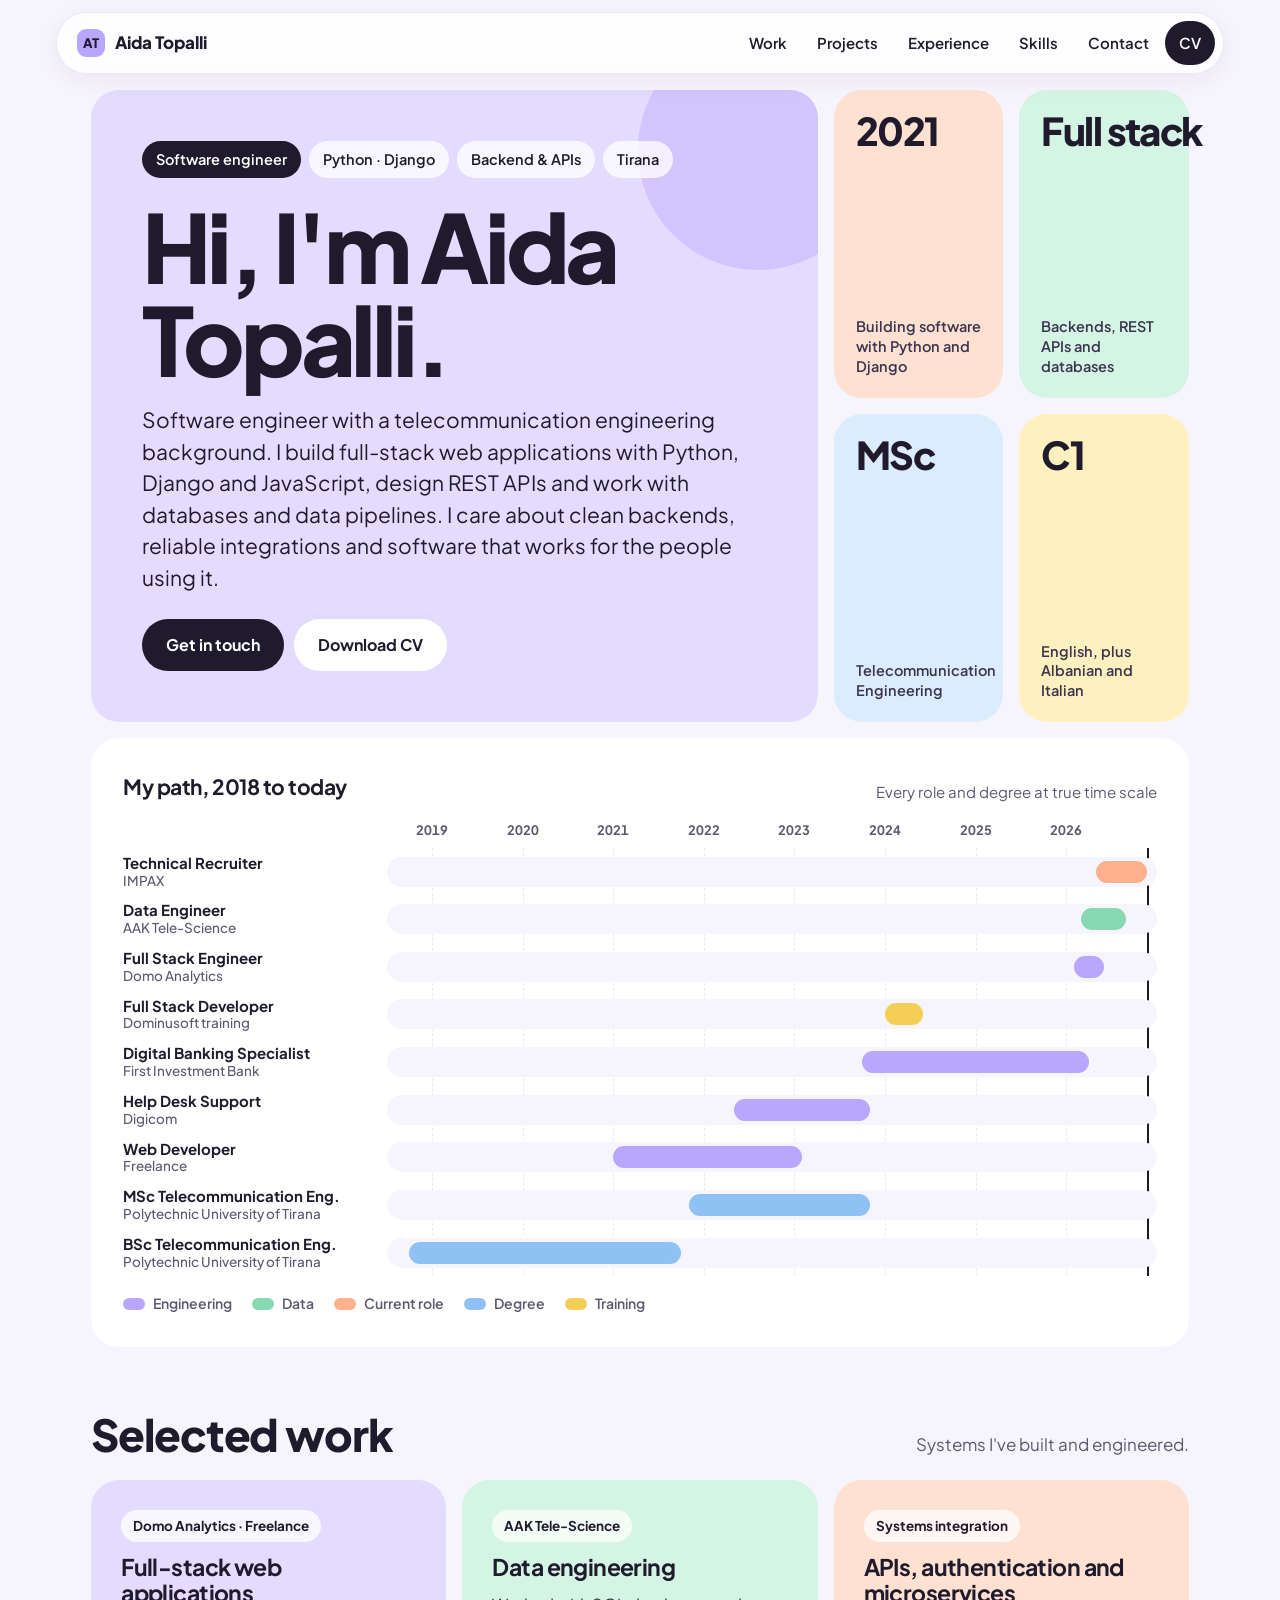
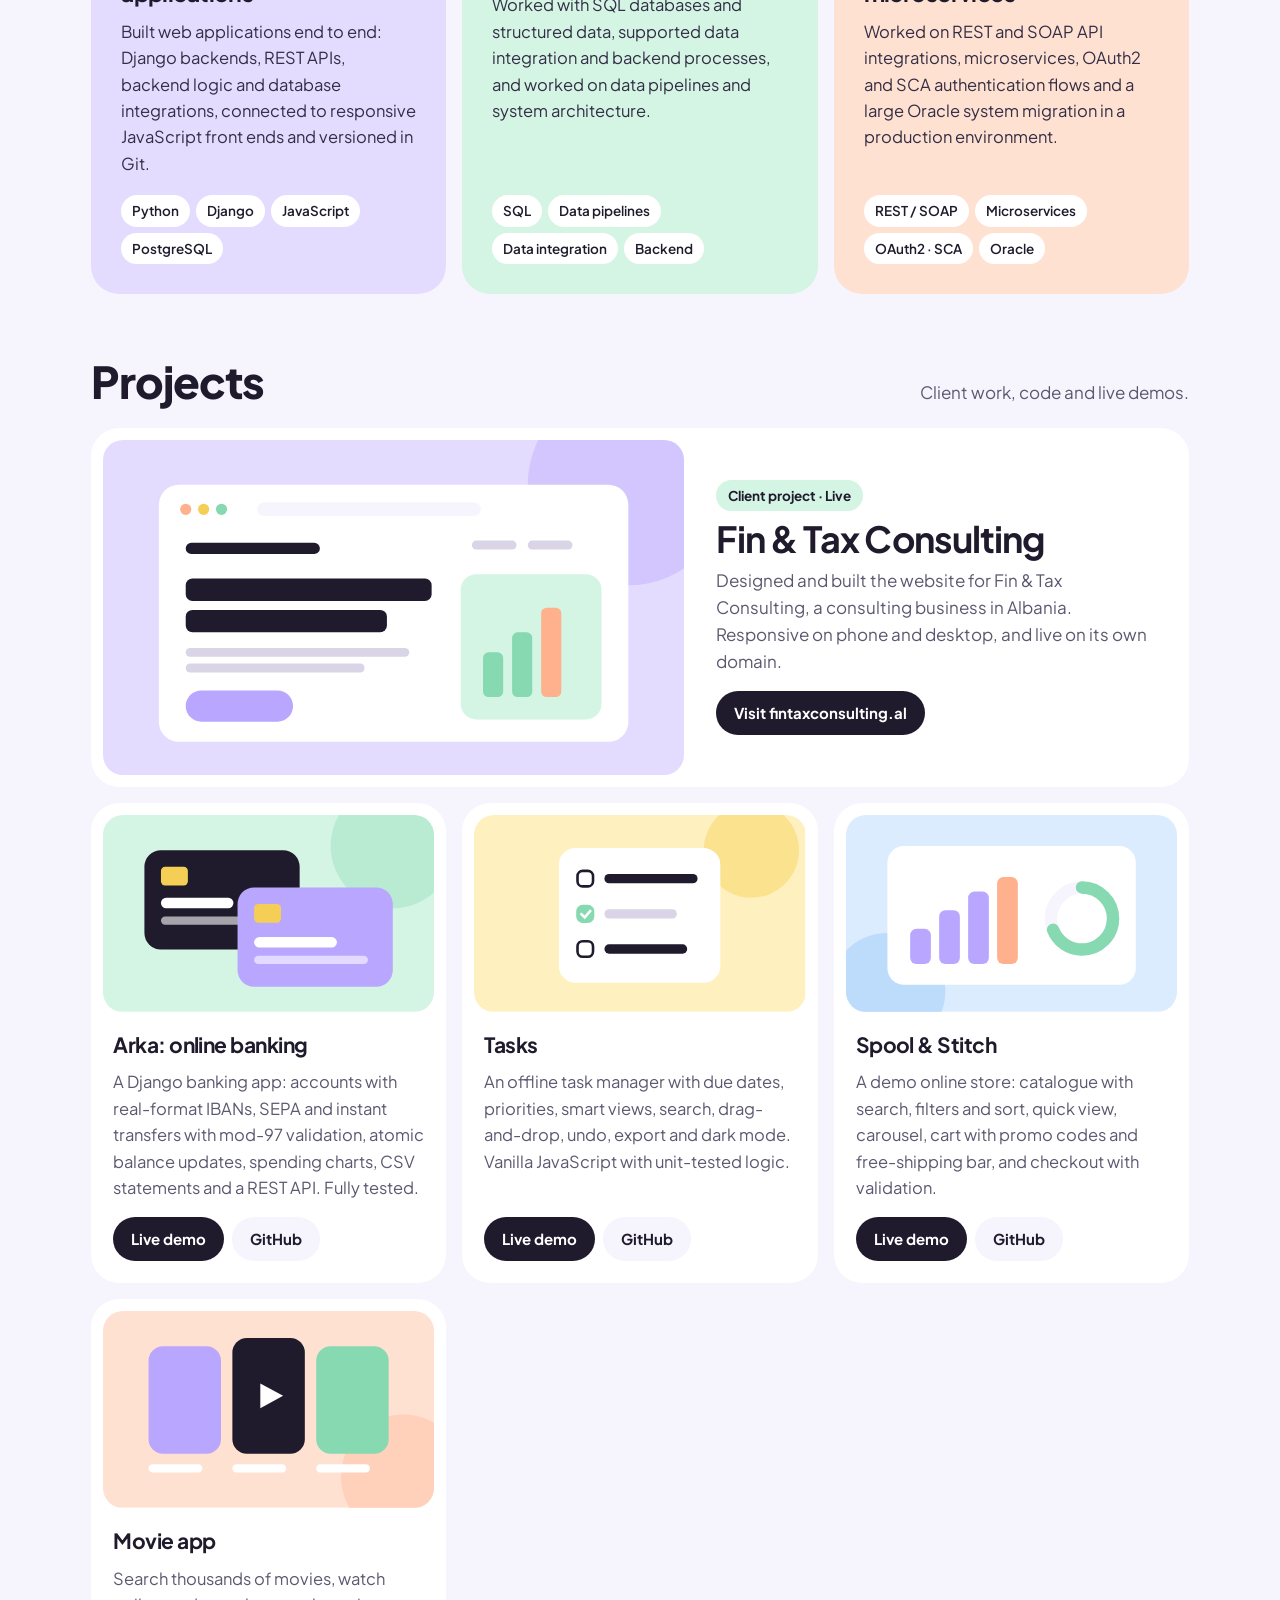
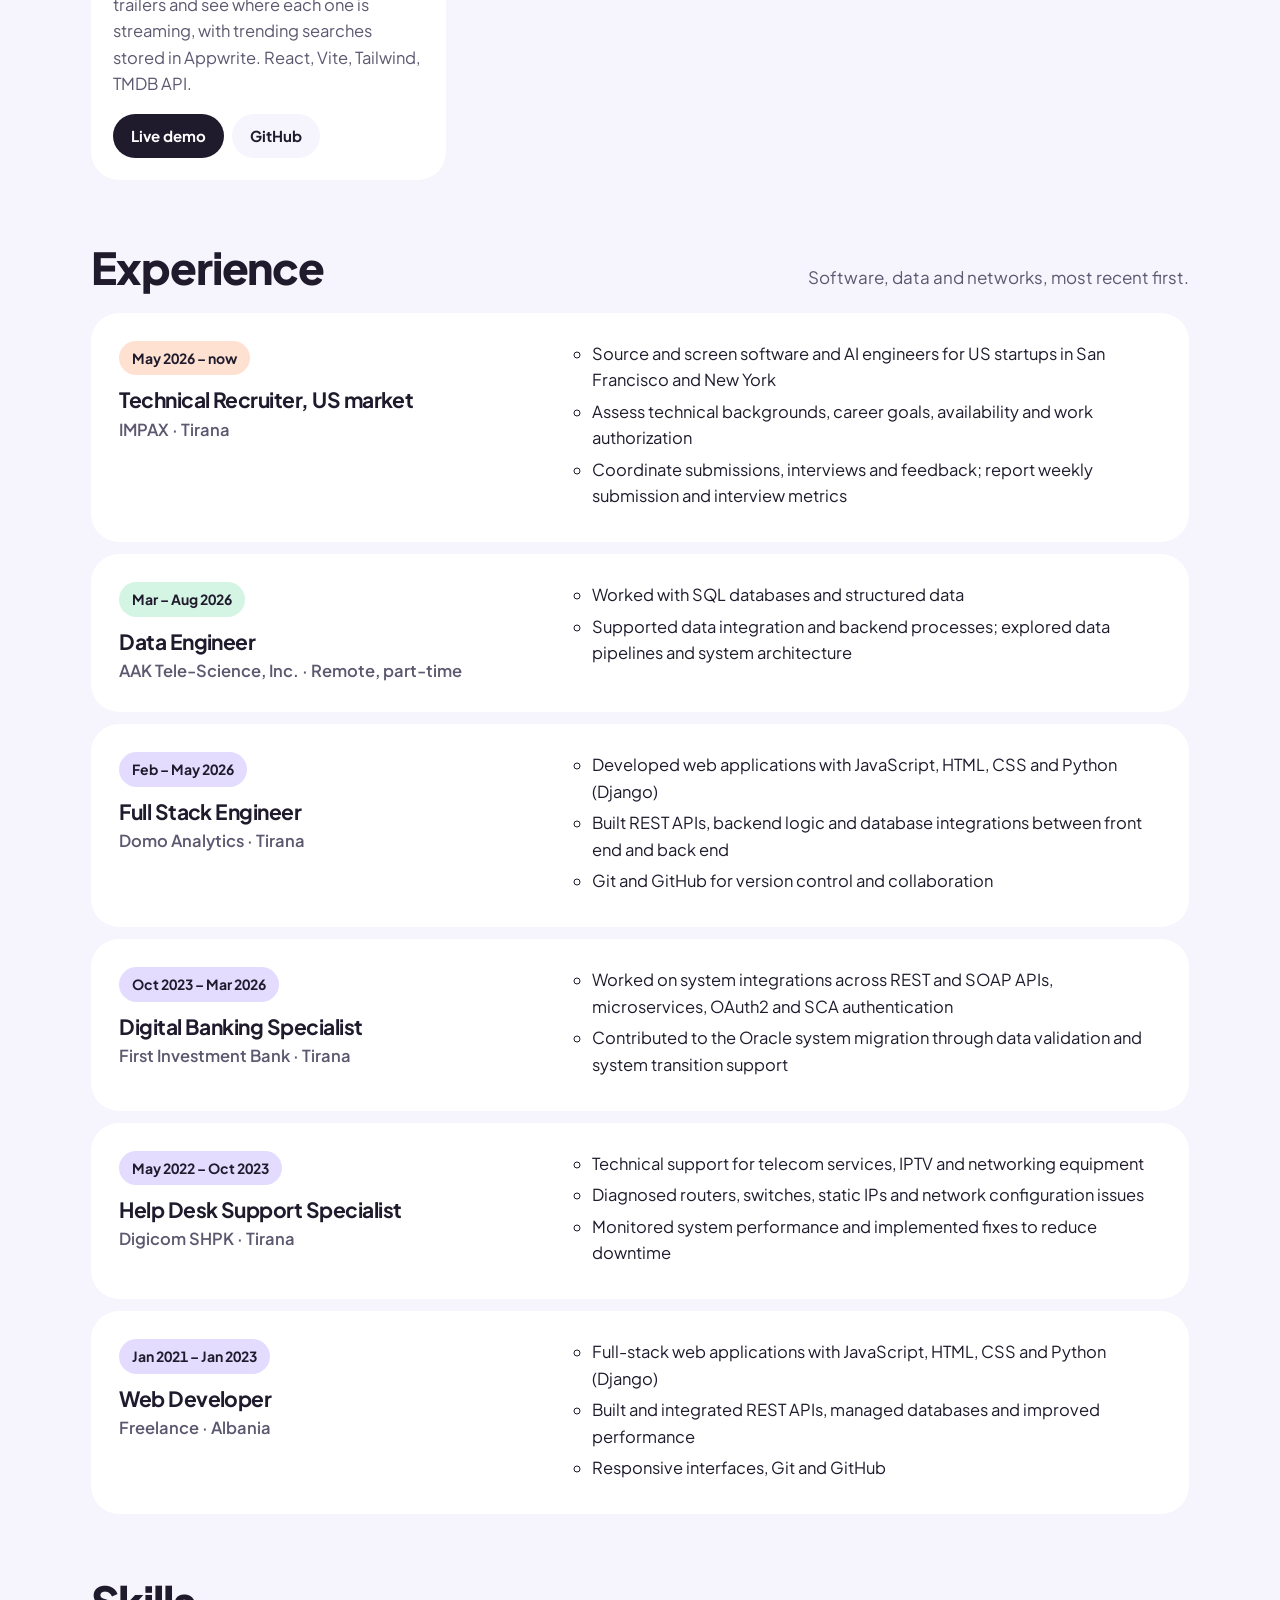
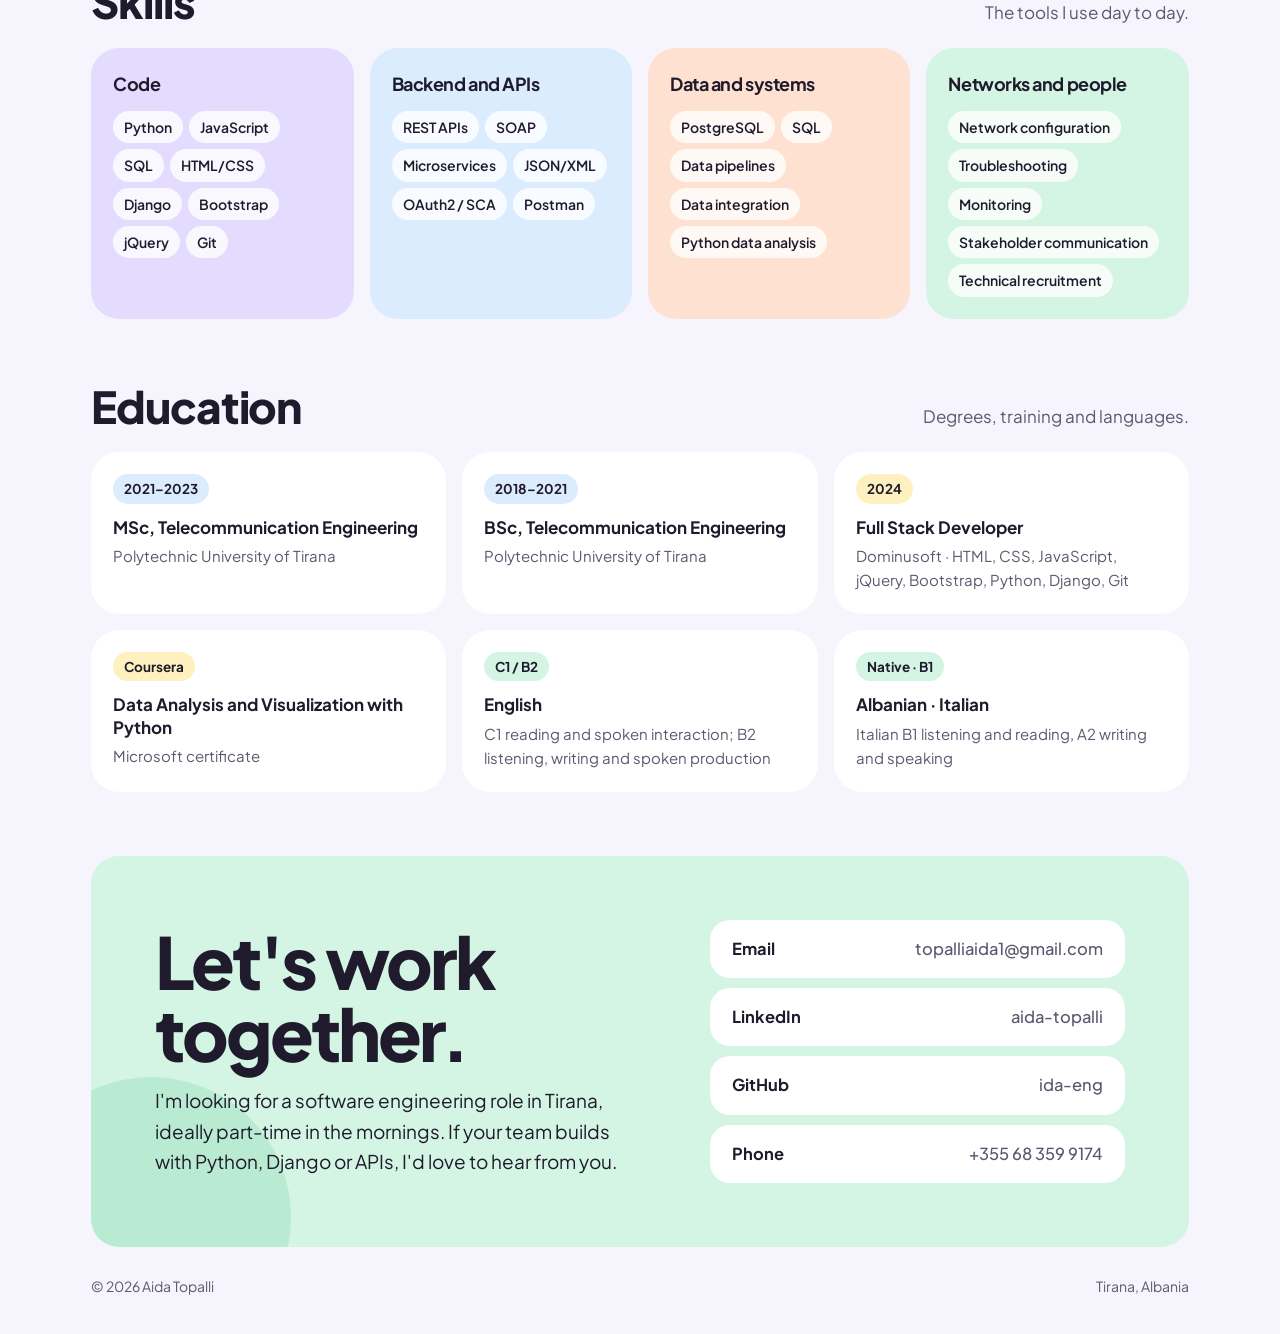
==== index.html @ a3cc51bc "Add Arka Django banking app to projects Co-Authored-By: Claude Opus 5.5 <noreply@anthropic.com> Clau" ====
<!DOCTYPE html>
<html lang="en">
<head>
<meta charset="utf-8">
<meta name="viewport" content="width=device-width, initial-scale=1">
<title>Aida Topalli</title>
<meta name="description" content="Aida Topalli, software engineer in Tirana. Python, Django, REST APIs and data.">
<link rel="preconnect" href="https://fonts.googleapis.com">
<link rel="preconnect" href="https://fonts.gstatic.com" crossorigin>
<link href="https://fonts.googleapis.com/css2?family=Plus+Jakarta+Sans:wght@400;500;600;700;800&display=swap" rel="stylesheet">
<style>
/* VOICE modern, friendly, professional; a product-quality personal site
   IDEA a bento board: every part of the CV is its own soft rounded tile
   PICTURE the career timeline drawn at true time scale in pastel bars
   COLOUR pastel set fixed in both themes: lilac ground, lavender, mint, peach, butter, sky tiles; deep plum ink
   TYPE Plus Jakarta Sans 800 + Plus Jakarta Sans
   LAYOUT laptop: hero tile + four stat tiles, timeline tile beneath; phone: tiles stacked */
:root{color-scheme:light;--bg:#f6f4fc;--ink:#1f1b2d;--mute:#5d5870;--card:#ffffff;--line:#ebe7f5;--lav:#e4dcff;--lav2:#b9a6ff;--mint:#d4f4e4;--mint2:#86d9b0;--peach:#ffe1d2;--peach2:#ffb08c;--butter:#fff1bf;--butter2:#f5cf55;--sky:#dcecff;--sky2:#8fc1f5;--r:28px}
*{box-sizing:border-box;min-width:0}
html{scroll-padding-top:96px;scroll-behavior:smooth}
body{margin:0;background:var(--bg);color:var(--ink);font:16.5px/1.6 "Plus Jakarta Sans",system-ui,sans-serif;overflow-x:clip;-webkit-font-smoothing:antialiased}
a{color:inherit}
.wrap{max-width:1200px;margin:0 auto;padding:0 max(4vw,16px)}
section{padding:clamp(36px,5vw,72px) 0 0}
h1,h2,h3{letter-spacing:-.025em;margin:0}
h2{font-size:clamp(30px,4vw,44px);line-height:1.08;font-weight:800}
.head{display:flex;justify-content:space-between;align-items:end;gap:8px 24px;flex-wrap:wrap;margin-bottom:22px}
.head p{margin:0;color:var(--mute);font-size:17px}
.tile{background:var(--card);border-radius:var(--r);padding:clamp(20px,2.6vw,32px)}
nav{position:sticky;top:12px;z-index:5;padding:0 max(4vw,16px)}
nav .bar{max-width:1168px;margin:0 auto;display:flex;align-items:center;justify-content:space-between;gap:10px 16px;flex-wrap:wrap;padding:8px 8px 8px 20px;background:rgba(255,255,255,.82);backdrop-filter:blur(14px);border:1px solid var(--line);border-radius:999px;box-shadow:0 6px 24px rgba(60,40,120,.06)}
.mark{display:flex;align-items:center;gap:10px;text-decoration:none;font-weight:800;font-size:17px}
.mark i{width:28px;height:28px;border-radius:9px;background:var(--lav2);display:grid;place-items:center;font-style:normal;font-size:13px;color:var(--ink)}
nav ul{display:flex;gap:2px;list-style:none;margin:0;padding:0;flex-wrap:wrap;align-items:center}
nav ul a{display:block;padding:10px 14px;text-decoration:none;font-weight:600;font-size:15px;border-radius:999px}
nav ul a:hover{background:var(--lav)}
nav ul a.cv{background:var(--ink);color:#fff}
a:focus-visible{outline:3px solid var(--lav2);outline-offset:3px}
.bento{display:grid;grid-template-columns:repeat(12,minmax(0,1fr));gap:16px;margin-top:28px}
.hero{grid-column:span 8;background:var(--lav);border-radius:var(--r);padding:clamp(26px,4vw,52px);position:relative;overflow:hidden}
.hero::after{content:"";position:absolute;right:-60px;top:-60px;width:240px;height:240px;border-radius:50%;background:var(--lav2);opacity:.45}
.hero>*{position:relative;z-index:1}
.chips{display:flex;flex-wrap:wrap;gap:8px;list-style:none;margin:0;padding:0}
.chips li{background:rgba(255,255,255,.75);padding:7px 14px;border-radius:999px;font-weight:600;font-size:14.5px;white-space:nowrap}
.chips li.on{background:var(--ink);color:#fff}
.hero h1{font-size:clamp(48px,7.4vw,96px);line-height:.98;font-weight:800;letter-spacing:-.045em;margin:22px 0 18px}
.hero p{font-size:clamp(18px,1.7vw,21px);line-height:1.5;margin:0;max-width:34em}
.btns{display:flex;gap:10px;flex-wrap:wrap;margin-top:26px}
.btn{display:inline-flex;align-items:center;gap:8px;min-height:52px;padding:0 24px;font-weight:700;text-decoration:none;border-radius:999px;font-size:16px;background:#fff;transition:transform .2s}
.btn.dark{background:var(--ink);color:#fff}
.btn:hover{transform:translateY(-2px)}
.stats{grid-column:span 4;display:grid;grid-template-columns:repeat(2,minmax(0,1fr));gap:16px}
.st{border-radius:var(--r);padding:22px;display:flex;flex-direction:column;justify-content:space-between;gap:16px;min-height:150px}
.st b{white-space:nowrap;font-size:clamp(30px,3vw,40px);line-height:1;font-weight:800;letter-spacing:-.04em}
.st span{font-size:14.5px;line-height:1.35;font-weight:600;color:#3b3550}
.tl{grid-column:1/-1}
.tl .head{margin-bottom:16px}
.tl h3{font-size:21px}
.axis,.row{display:grid;grid-template-columns:15em minmax(0,1fr);gap:16px;align-items:center}
.ticks{position:relative;height:22px}
.ticks span{position:absolute;transform:translateX(-50%);font-size:13px;font-weight:700;color:var(--mute);font-variant-numeric:tabular-nums}
.rows{position:relative;margin-top:6px}
.grid{position:absolute;top:0;bottom:0;right:0;left:calc(15em + 16px);pointer-events:none}
.grid i{position:absolute;top:0;bottom:0;border-left:1px dashed var(--line)}
.grid .now{border-left:2px solid var(--ink)}
.row{padding:6px 0;position:relative}
.lab{font-weight:700;font-size:15px;line-height:1.25}
.lab small{display:block;font-weight:500;color:var(--mute);font-size:13.5px}
.track{position:relative;height:30px;background:var(--bg);border-radius:999px}
.b{position:absolute;top:4px;height:22px;border-radius:999px;background:var(--lav2)}
.b.cur{background:var(--peach2)}
.b.edu{background:var(--sky2)}
.b.course{background:var(--butter2)}
.b.data{background:var(--mint2)}
.key{display:flex;flex-wrap:wrap;gap:8px 20px;margin-top:16px;font-size:14px;color:var(--mute);font-weight:600}
.key span{display:inline-flex;align-items:center;gap:8px}
.key i{width:22px;height:12px;border-radius:99px;display:inline-block}
.cases{display:grid;grid-template-columns:repeat(3,minmax(0,1fr));gap:16px}
.case{border-radius:var(--r);padding:clamp(22px,2.4vw,30px);display:flex;flex-direction:column;gap:12px}
.case .n{display:inline-flex;align-self:flex-start;background:rgba(255,255,255,.75);padding:5px 12px;border-radius:999px;font-size:13.5px;font-weight:700}
.case h3{font-size:23px;line-height:1.15}
.case p{margin:0;color:#332e45}
.tags{display:flex;flex-wrap:wrap;gap:6px;list-style:none;margin:auto 0 0;padding:6px 0 0}
.tags li{font-size:13.5px;font-weight:600;padding:5px 11px;background:#fff;border-radius:999px;white-space:nowrap}
.proj{display:grid;grid-template-columns:repeat(3,minmax(0,1fr));gap:16px}
.p{background:var(--card);border-radius:var(--r);padding:12px;display:flex;flex-direction:column;transition:transform .25s}
.p:hover{transform:translateY(-4px)}
.p.feat{grid-column:1/-1;display:grid;grid-template-columns:minmax(0,1.2fr) minmax(0,1fr);gap:8px;align-items:center}
.p.feat>div{padding:20px 24px}
.p.feat h3{font-size:clamp(26px,3vw,36px);line-height:1.1}
.p.feat p{font-size:17px}
.badge{align-self:flex-start;background:var(--mint);padding:5px 12px;border-radius:999px;font-size:13.5px;font-weight:700}
.p svg{display:block;width:100%;height:auto;border-radius:20px}
.p>div{padding:16px 10px 10px;display:flex;flex-direction:column;gap:8px;flex:1}
.p h3{font-size:21px}
.p p{margin:0;color:var(--mute)}
.links{display:flex;flex-wrap:wrap;gap:8px;margin-top:auto;padding-top:8px}
.links a{display:inline-flex;align-items:center;min-height:44px;padding:0 18px;border-radius:999px;font-weight:700;text-decoration:none;font-size:15px;background:var(--bg)}
.links a:first-child{background:var(--ink);color:#fff}
.jobs{list-style:none;margin:0;padding:0;display:grid;gap:12px}
.job{background:var(--card);border-radius:var(--r);padding:clamp(20px,2.4vw,28px);display:grid;grid-template-columns:minmax(0,1fr) minmax(0,1.4fr);gap:12px 36px}
.when{display:inline-flex;align-self:flex-start;padding:6px 13px;border-radius:999px;font-weight:700;font-size:14px;white-space:nowrap;font-variant-numeric:tabular-nums}
.job h3{font-size:21px;line-height:1.2;margin-top:12px}
.job .org{color:var(--mute);font-weight:600;margin-top:4px}
.job ul{margin:0;padding-left:18px}
.job li{margin-bottom:5px}
.skills{display:grid;grid-template-columns:repeat(4,minmax(0,1fr));gap:16px}
.sk{border-radius:var(--r);padding:22px}
.sk h3{font-size:18px;margin-bottom:12px}
.sk ul{display:flex;flex-wrap:wrap;gap:6px;list-style:none;margin:0;padding:0}
.sk li{background:rgba(255,255,255,.8);padding:5px 11px;border-radius:999px;font-size:14px;font-weight:600;white-space:nowrap}
.edu{display:grid;grid-template-columns:repeat(3,minmax(0,1fr));gap:16px}
.ed{background:var(--card);border-radius:var(--r);padding:22px;display:flex;flex-direction:column;gap:6px}
.ed em{font-style:normal;align-self:flex-start;font-weight:700;font-size:13.5px;padding:4px 11px;border-radius:999px;white-space:nowrap}
.ed b{font-size:17px;line-height:1.3;margin-top:6px}
.ed span{color:var(--mute);font-size:15px}
.contact{margin-top:clamp(36px,5vw,72px);background:var(--mint);border-radius:var(--r);padding:clamp(28px,5vw,64px);display:grid;grid-template-columns:minmax(0,1.2fr) minmax(0,1fr);gap:28px 56px;align-items:center;position:relative;overflow:hidden}
.contact::before{content:"";position:absolute;left:-80px;bottom:-110px;width:280px;height:280px;border-radius:50%;background:var(--mint2);opacity:.35}
.contact>*{position:relative}
.contact h2{font-size:clamp(38px,5.6vw,72px);line-height:1;letter-spacing:-.04em}
.contact p{font-size:19px;margin:16px 0 0;max-width:34ch}
.clist{list-style:none;margin:0;padding:0;display:grid;gap:10px}
.clist a,.clist span{display:flex;justify-content:space-between;align-items:center;gap:4px 12px;flex-wrap:wrap;padding:16px 22px;border-radius:20px;background:#fff;text-decoration:none;font-weight:700;transition:transform .2s}
.clist a:hover{transform:translateX(4px)}
.clist em{font-style:normal;font-weight:500;color:var(--mute)}
footer{padding:28px 0 36px;color:var(--mute);font-size:14px}
footer .wrap{display:flex;justify-content:space-between;gap:12px;flex-wrap:wrap}
.lav{background:var(--lav)}.mint{background:var(--mint)}.peach{background:var(--peach)}.butter{background:var(--butter)}.sky{background:var(--sky)}
@media(max-width:1000px){.hero{grid-column:1/-1}.stats{grid-column:1/-1;grid-template-columns:repeat(4,minmax(0,1fr))}.skills{grid-template-columns:repeat(2,minmax(0,1fr))}.cases,.proj,.edu{grid-template-columns:minmax(0,1fr)}}
@media(max-width:760px){.p.feat{grid-template-columns:minmax(0,1fr)}.p.feat>div{padding:16px 10px 10px}.stats{grid-template-columns:repeat(2,minmax(0,1fr))}.job,.contact{grid-template-columns:minmax(0,1fr)}.axis,.row{grid-template-columns:minmax(0,1fr);gap:4px}.axis .sp{display:none}.grid{left:0}.row{padding:8px 0}}
@media(max-width:600px){nav{top:8px}nav .bar{border-radius:24px;padding:10px 12px}nav ul a{padding:8px 10px;font-size:14px}.skills{grid-template-columns:minmax(0,1fr)}.st{min-height:128px;padding:18px}.ticks span:nth-child(even){display:none}:root{--r:22px}}
@media(prefers-reduced-motion:no-preference){.b{transform-origin:left;animation:grow .9s cubic-bezier(.2,.7,.2,1) both}@keyframes grow{from{transform:scaleX(0)}to{transform:scaleX(1)}}}
@media(prefers-reduced-motion:reduce){html{scroll-behavior:auto}.btn,.p,.clist a{transition:none}}
</style>
</head>
<body>
<nav><div class="bar">
  <a class="mark" href="#top"><i>AT</i>Aida Topalli</a>
  <ul>
    <li><a href="#work">Work</a></li>
    <li><a href="#projects">Projects</a></li>
    <li><a href="#experience">Experience</a></li>
    <li><a href="#skills">Skills</a></li>
    <li><a href="#contact">Contact</a></li>
    <li><a class="cv" href="AidaTOPALLI.pdf">CV</a></li>
  </ul>
</div></nav>

<main class="wrap" id="top">
  <div class="bento">
    <div class="hero">
      <ul class="chips"><li class="on">Software engineer</li><li>Python · Django</li><li>Backend &amp; APIs</li><li>Tirana</li></ul>
      <h1>Hi, I'm Aida Topalli.</h1>
      <p>Software engineer with a telecommunication engineering background. I build full-stack web applications with Python, Django and JavaScript, design REST APIs and work with databases and data pipelines. I care about clean backends, reliable integrations and software that works for the people using it.</p>
      <div class="btns">
        <a class="btn dark" href="#contact">Get in touch</a>
        <a class="btn" href="AidaTOPALLI.pdf">Download CV</a>
      </div>
    </div>
    <div class="stats">
      <div class="st peach"><b>2021</b><span>Building software with Python and Django</span></div>
      <div class="st mint"><b>Full stack</b><span>Backends, REST APIs and databases</span></div>
      <div class="st sky"><b>MSc</b><span>Telecommunication Engineering</span></div>
      <div class="st butter"><b>C1</b><span>English, plus Albanian and Italian</span></div>
    </div>

    <div class="tile tl" aria-label="Career timeline">
      <div class="head"><h3>My path, 2018 to today</h3><p style="font-size:15px">Every role and degree at true time scale</p></div>
      <div class="axis"><span class="sp"></span><div class="ticks" id="ticks"></div></div>
      <div class="rows" id="rows"><div class="grid" id="grid"></div></div>
      <div class="key"><span><i style="background:var(--lav2)"></i>Engineering</span><span><i style="background:var(--mint2)"></i>Data</span><span><i style="background:var(--peach2)"></i>Current role</span><span><i style="background:var(--sky2)"></i>Degree</span><span><i style="background:var(--butter2)"></i>Training</span></div>
    </div>
  </div>

  <section id="work">
    <div class="head"><h2>Selected work</h2><p>Systems I've built and engineered.</p></div>
    <div class="cases">
      <article class="case lav">
        <span class="n">Domo Analytics · Freelance</span>
        <h3>Full-stack web applications</h3>
        <p>Built web applications end to end: Django backends, REST APIs, backend logic and database integrations, connected to responsive JavaScript front ends and versioned in Git.</p>
        <ul class="tags"><li>Python</li><li>Django</li><li>JavaScript</li><li>PostgreSQL</li></ul>
      </article>
      <article class="case mint">
        <span class="n">AAK Tele-Science</span>
        <h3>Data engineering</h3>
        <p>Worked with SQL databases and structured data, supported data integration and backend processes, and worked on data pipelines and system architecture.</p>
        <ul class="tags"><li>SQL</li><li>Data pipelines</li><li>Data integration</li><li>Backend</li></ul>
      </article>
      <article class="case peach">
        <span class="n">Systems integration</span>
        <h3>APIs, authentication and microservices</h3>
        <p>Worked on REST and SOAP API integrations, microservices, OAuth2 and SCA authentication flows and a large Oracle system migration in a production environment.</p>
        <ul class="tags"><li>REST / SOAP</li><li>Microservices</li><li>OAuth2 · SCA</li><li>Oracle</li></ul>
      </article>
    </div>
  </section>

  <section id="projects">
    <div class="head"><h2>Projects</h2><p>Client work, code and live demos.</p></div>
    <div class="proj">
      <article class="p feat">
        <svg viewBox="0 0 520 300" aria-hidden="true"><rect width="520" height="300" fill="var(--lav)"/><circle cx="470" cy="40" r="90" fill="var(--lav2)" opacity=".4"/><rect x="50" y="40" width="420" height="230" rx="18" fill="#fff"/><circle cx="74" cy="62" r="5" fill="var(--peach2)"/><circle cx="90" cy="62" r="5" fill="var(--butter2)"/><circle cx="106" cy="62" r="5" fill="var(--mint2)"/><rect x="138" y="56" width="200" height="12" rx="6" fill="var(--bg)"/><rect x="74" y="92" width="120" height="10" rx="5" fill="var(--ink)"/><rect x="330" y="90" width="40" height="8" rx="4" fill="#d9d4e6"/><rect x="380" y="90" width="40" height="8" rx="4" fill="#d9d4e6"/><rect x="74" y="124" width="220" height="20" rx="6" fill="var(--ink)"/><rect x="74" y="152" width="180" height="20" rx="6" fill="var(--ink)"/><rect x="74" y="186" width="200" height="8" rx="4" fill="#d9d4e6"/><rect x="74" y="200" width="160" height="8" rx="4" fill="#d9d4e6"/><rect x="74" y="224" width="96" height="28" rx="14" fill="var(--lav2)"/><rect x="320" y="120" width="126" height="130" rx="14" fill="var(--mint)"/><rect x="340" y="190" width="18" height="40" rx="5" fill="var(--mint2)"/><rect x="366" y="172" width="18" height="58" rx="5" fill="var(--mint2)"/><rect x="392" y="150" width="18" height="80" rx="5" fill="var(--peach2)"/></svg>
        <div><span class="badge">Client project · Live</span><h3>Fin &amp; Tax Consulting</h3><p>Designed and built the website for Fin &amp; Tax Consulting, a consulting business in Albania. Responsive on phone and desktop, and live on its own domain.</p>
        <div class="links"><a href="https://fintaxconsulting.al/">Visit fintaxconsulting.al</a></div></div>
      </article>
      <article class="p">
        <svg viewBox="0 0 320 190" aria-hidden="true"><rect width="320" height="190" fill="var(--mint)"/><circle cx="280" cy="30" r="60" fill="var(--mint2)" opacity=".35"/><rect x="40" y="34" width="150" height="96" rx="16" fill="var(--ink)"/><rect x="56" y="50" width="26" height="18" rx="4" fill="var(--butter2)"/><rect x="56" y="98" width="110" height="8" rx="4" fill="#fff" opacity=".6"/><rect x="56" y="80" width="70" height="10" rx="5" fill="#fff"/><rect x="130" y="70" width="150" height="96" rx="16" fill="var(--lav2)"/><rect x="146" y="86" width="26" height="18" rx="4" fill="var(--butter2)"/><rect x="146" y="118" width="80" height="10" rx="5" fill="#fff"/><rect x="146" y="136" width="110" height="8" rx="4" fill="#fff" opacity=".6"/></svg>
        <div><h3>Arka: online banking</h3><p>A Django banking app: accounts with real-format IBANs, SEPA and instant transfers with mod-97 validation, atomic balance updates, spending charts, CSV statements and a REST API. Fully tested.</p>
        <div class="links"><a href="https://arka-bank.onrender.com">Live demo</a><a href="https://github.com/ida-eng/banking-app">GitHub</a></div></div>
      </article>
      <article class="p">
        <svg viewBox="0 0 320 190" aria-hidden="true"><rect width="320" height="190" fill="var(--butter)"/><circle cx="268" cy="34" r="46" fill="var(--butter2)" opacity=".45"/><rect x="82" y="32" width="156" height="130" rx="16" fill="#fff"/><g fill="none" stroke="var(--ink)" stroke-width="2.5"><rect x="100" y="54" width="15" height="15" rx="5"/><rect x="100" y="88" width="15" height="15" rx="5" fill="var(--mint2)" stroke="var(--mint2)"/><rect x="100" y="122" width="15" height="15" rx="5"/></g><path d="M103 95l4 4 6-7" stroke="#fff" stroke-width="2.5" fill="none"/><rect x="126" y="57" width="90" height="9" rx="4.5" fill="var(--ink)"/><rect x="126" y="91" width="70" height="9" rx="4.5" fill="#d9d4e6"/><rect x="126" y="125" width="80" height="9" rx="4.5" fill="var(--ink)"/></svg>
        <div><h3>Tasks</h3><p>An offline task manager with due dates, priorities, smart views, search, drag-and-drop, undo, export and dark mode. Vanilla JavaScript with unit-tested logic.</p>
        <div class="links"><a href="https://ida-eng.github.io/todo-list/">Live demo</a><a href="https://github.com/ida-eng/todo-list">GitHub</a></div></div>
      </article>
      <article class="p">
        <svg viewBox="0 0 320 190" aria-hidden="true"><rect width="320" height="190" fill="var(--sky)"/><circle cx="40" cy="170" r="56" fill="var(--sky2)" opacity=".4"/><rect x="40" y="30" width="240" height="134" rx="16" fill="#fff"/><g><rect x="62" y="110" width="20" height="34" rx="6" fill="var(--lav2)"/><rect x="90" y="92" width="20" height="52" rx="6" fill="var(--lav2)"/><rect x="118" y="74" width="20" height="70" rx="6" fill="var(--lav2)"/><rect x="146" y="60" width="20" height="84" rx="6" fill="var(--peach2)"/></g><circle cx="228" cy="100" r="30" fill="none" stroke="var(--bg)" stroke-width="12"/><circle cx="228" cy="100" r="30" fill="none" stroke="var(--mint2)" stroke-width="12" stroke-linecap="round" stroke-dasharray="130 200" transform="rotate(-90 228 100)"/></svg>
        <div><h3>Spool &amp; Stitch</h3><p>A demo online store: catalogue with search, filters and sort, quick view, carousel, cart with promo codes and free-shipping bar, and checkout with validation.</p>
        <div class="links"><a href="https://ida-eng.github.io/Hab-Dash/">Live demo</a><a href="https://github.com/ida-eng/Hab-Dash">GitHub</a></div></div>
      </article>
      <article class="p">
        <svg viewBox="0 0 320 190" aria-hidden="true"><rect width="320" height="190" fill="var(--peach)"/><circle cx="290" cy="160" r="60" fill="var(--peach2)" opacity=".35"/><rect x="44" y="34" width="70" height="104" rx="14" fill="var(--lav2)"/><rect x="125" y="26" width="70" height="112" rx="14" fill="var(--ink)"/><rect x="206" y="34" width="70" height="104" rx="14" fill="var(--mint2)"/><path d="M152 70l22 12-22 12z" fill="#fff"/><g fill="#fff"><rect x="44" y="148" width="52" height="8" rx="4"/><rect x="125" y="148" width="52" height="8" rx="4"/><rect x="206" y="148" width="52" height="8" rx="4"/></g></svg>
        <div><h3>Movie app</h3><p>Search thousands of movies, watch trailers and see where each one is streaming, with trending searches stored in Appwrite. React, Vite, Tailwind, TMDB API.</p>
        <div class="links"><a href="https://movie-dusky-ten.vercel.app">Live demo</a><a href="https://github.com/ida-eng/Movie">GitHub</a></div></div>
      </article>
    </div>
  </section>

  <section id="experience">
    <div class="head"><h2>Experience</h2><p>Software, data and networks, most recent first.</p></div>
    <ol class="jobs" id="jobs"></ol>
  </section>

  <section id="skills">
    <div class="head"><h2>Skills</h2><p>The tools I use day to day.</p></div>
    <div class="skills" id="skills-list"></div>
  </section>

  <section id="education">
    <div class="head"><h2>Education</h2><p>Degrees, training and languages.</p></div>
    <div class="edu">
      <div class="ed"><em class="sky">2021–2023</em><b>MSc, Telecommunication Engineering</b><span>Polytechnic University of Tirana</span></div>
      <div class="ed"><em class="sky">2018–2021</em><b>BSc, Telecommunication Engineering</b><span>Polytechnic University of Tirana</span></div>
      <div class="ed"><em class="butter">2024</em><b>Full Stack Developer</b><span>Dominusoft · HTML, CSS, JavaScript, jQuery, Bootstrap, Python, Django, Git</span></div>
      <div class="ed"><em class="butter">Coursera</em><b>Data Analysis and Visualization with Python</b><span>Microsoft certificate</span></div>
      <div class="ed"><em class="mint">C1 / B2</em><b>English</b><span>C1 reading and spoken interaction; B2 listening, writing and spoken production</span></div>
      <div class="ed"><em class="mint">Native · B1</em><b>Albanian · Italian</b><span>Italian B1 listening and reading, A2 writing and speaking</span></div>
    </div>
  </section>

  <div class="contact" id="contact">
    <div>
      <h2>Let's work together.</h2>
      <p>I'm looking for a software engineering role in Tirana, ideally part-time in the mornings. If your team builds with Python, Django or APIs, I'd love to hear from you.</p>
    </div>
    <ul class="clist">
      <li><a href="mailto:topalliaida1@gmail.com">Email <em>topalliaida1@gmail.com</em></a></li>
      <li><a href="https://www.linkedin.com/in/aida-topalli-432189292">LinkedIn <em>aida-topalli</em></a></li>
      <li><a href="https://github.com/ida-eng">GitHub <em>ida-eng</em></a></li>
      <li><span>Phone <em>+355 68 359 9174</em></span></li>
    </ul>
  </div>
</main>

<footer><div class="wrap"><span>© 2026 Aida Topalli</span><span>Tirana, Albania</span></div></footer>

<script>
{
const T0=2018.5,T1=2027,NOW=2026+10.7/12;
const ym=(y,m)=>y+(m-1)/12;
const pct=t=>((t-T0)/(T1-T0)*100).toFixed(2)+'%';
const items=[
  {n:"Technical Recruiter",o:"IMPAX",a:ym(2026,5),b:NOW,k:"cur"},
  {n:"Data Engineer",o:"AAK Tele-Science",a:ym(2026,3),b:ym(2026,9),k:"data"},
  {n:"Full Stack Engineer",o:"Domo Analytics",a:ym(2026,2),b:ym(2026,6),k:""},
  {n:"Full Stack Developer",o:"Dominusoft training",a:ym(2024,1),b:ym(2024,6),k:"course"},
  {n:"Digital Banking Specialist",o:"First Investment Bank",a:ym(2023,10),b:ym(2026,4),k:""},
  {n:"Help Desk Support",o:"Digicom",a:ym(2022,5),b:ym(2023,11),k:""},
  {n:"Web Developer",o:"Freelance",a:ym(2021,1),b:ym(2023,2),k:""},
  {n:"MSc Telecommunication Eng.",o:"Polytechnic University of Tirana",a:ym(2021,11),b:ym(2023,11),k:"edu"},
  {n:"BSc Telecommunication Eng.",o:"Polytechnic University of Tirana",a:ym(2018,10),b:ym(2021,10),k:"edu"}
];
document.getElementById('rows').insertAdjacentHTML('beforeend',items.map((r,i)=>`<div class="row"><div class="lab">${r.n}<small>${r.o}</small></div><div class="track"><div class="b ${r.k}" style="left:${pct(r.a)};width:calc(${pct(r.b)} - ${pct(r.a)});animation-delay:${i*70}ms" title="${r.n}, ${r.o}"></div></div></div>`).join(''));
const yrs=[2019,2020,2021,2022,2023,2024,2025,2026];
document.getElementById('ticks').innerHTML=yrs.map(y=>`<span style="left:${pct(y)}">${y}</span>`).join('');
document.getElementById('grid').innerHTML=yrs.map(y=>`<i style="left:${pct(y)}"></i>`).join('')+`<i class="now" style="left:${pct(NOW)}"></i>`;

const jobs=[
  {w:"May 2026 – now",c:"peach",l:"Tirana",t:"Technical Recruiter, US market",o:"IMPAX",p:["Source and screen software and AI engineers for US startups in San Francisco and New York","Assess technical backgrounds, career goals, availability and work authorization","Coordinate submissions, interviews and feedback; report weekly submission and interview metrics"]},
  {w:"Mar – Aug 2026",c:"mint",l:"Remote, part-time",t:"Data Engineer",o:"AAK Tele-Science, Inc.",p:["Worked with SQL databases and structured data","Supported data integration and backend processes; explored data pipelines and system architecture"]},
  {w:"Feb – May 2026",c:"lav",l:"Tirana",t:"Full Stack Engineer",o:"Domo Analytics",p:["Developed web applications with JavaScript, HTML, CSS and Python (Django)","Built REST APIs, backend logic and database integrations between front end and back end","Git and GitHub for version control and collaboration"]},
  {w:"Oct 2023 – Mar 2026",c:"lav",l:"Tirana",t:"Digital Banking Specialist",o:"First Investment Bank",p:["Worked on system integrations across REST and SOAP APIs, microservices, OAuth2 and SCA authentication","Contributed to the Oracle system migration through data validation and system transition support"]},
  {w:"May 2022 – Oct 2023",c:"lav",l:"Tirana",t:"Help Desk Support Specialist",o:"Digicom SHPK",p:["Technical support for telecom services, IPTV and networking equipment","Diagnosed routers, switches, static IPs and network configuration issues","Monitored system performance and implemented fixes to reduce downtime"]},
  {w:"Jan 2021 – Jan 2023",c:"lav",l:"Albania",t:"Web Developer",o:"Freelance",p:["Full-stack web applications with JavaScript, HTML, CSS and Python (Django)","Built and integrated REST APIs, managed databases and improved performance","Responsive interfaces, Git and GitHub"]}
];
document.getElementById('jobs').innerHTML=jobs.map(j=>`<li class="job"><div><span class="when ${j.c}">${j.w}</span><h3>${j.t}</h3><div class="org">${j.o} · ${j.l}</div></div><ul>${j.p.map(x=>`<li>${x}</li>`).join('')}</ul></li>`).join('');

const skills=[
  {h:"Code",c:"lav",l:["Python","JavaScript","SQL","HTML/CSS","Django","Bootstrap","jQuery","Git"]},
  {h:"Backend and APIs",c:"sky",l:["REST APIs","SOAP","Microservices","JSON/XML","OAuth2 / SCA","Postman"]},
  {h:"Data and systems",c:"peach",l:["PostgreSQL","SQL","Data pipelines","Data integration","Python data analysis"]},
  {h:"Networks and people",c:"mint",l:["Network configuration","Troubleshooting","Monitoring","Stakeholder communication","Technical recruitment"]}
];
document.getElementById('skills-list').innerHTML=skills.map(s=>`<div class="sk ${s.c}"><h3>${s.h}</h3><ul>${s.l.map(x=>`<li>${x}</li>`).join('')}</ul></div>`).join('');
}
</script>
</body>
</html>
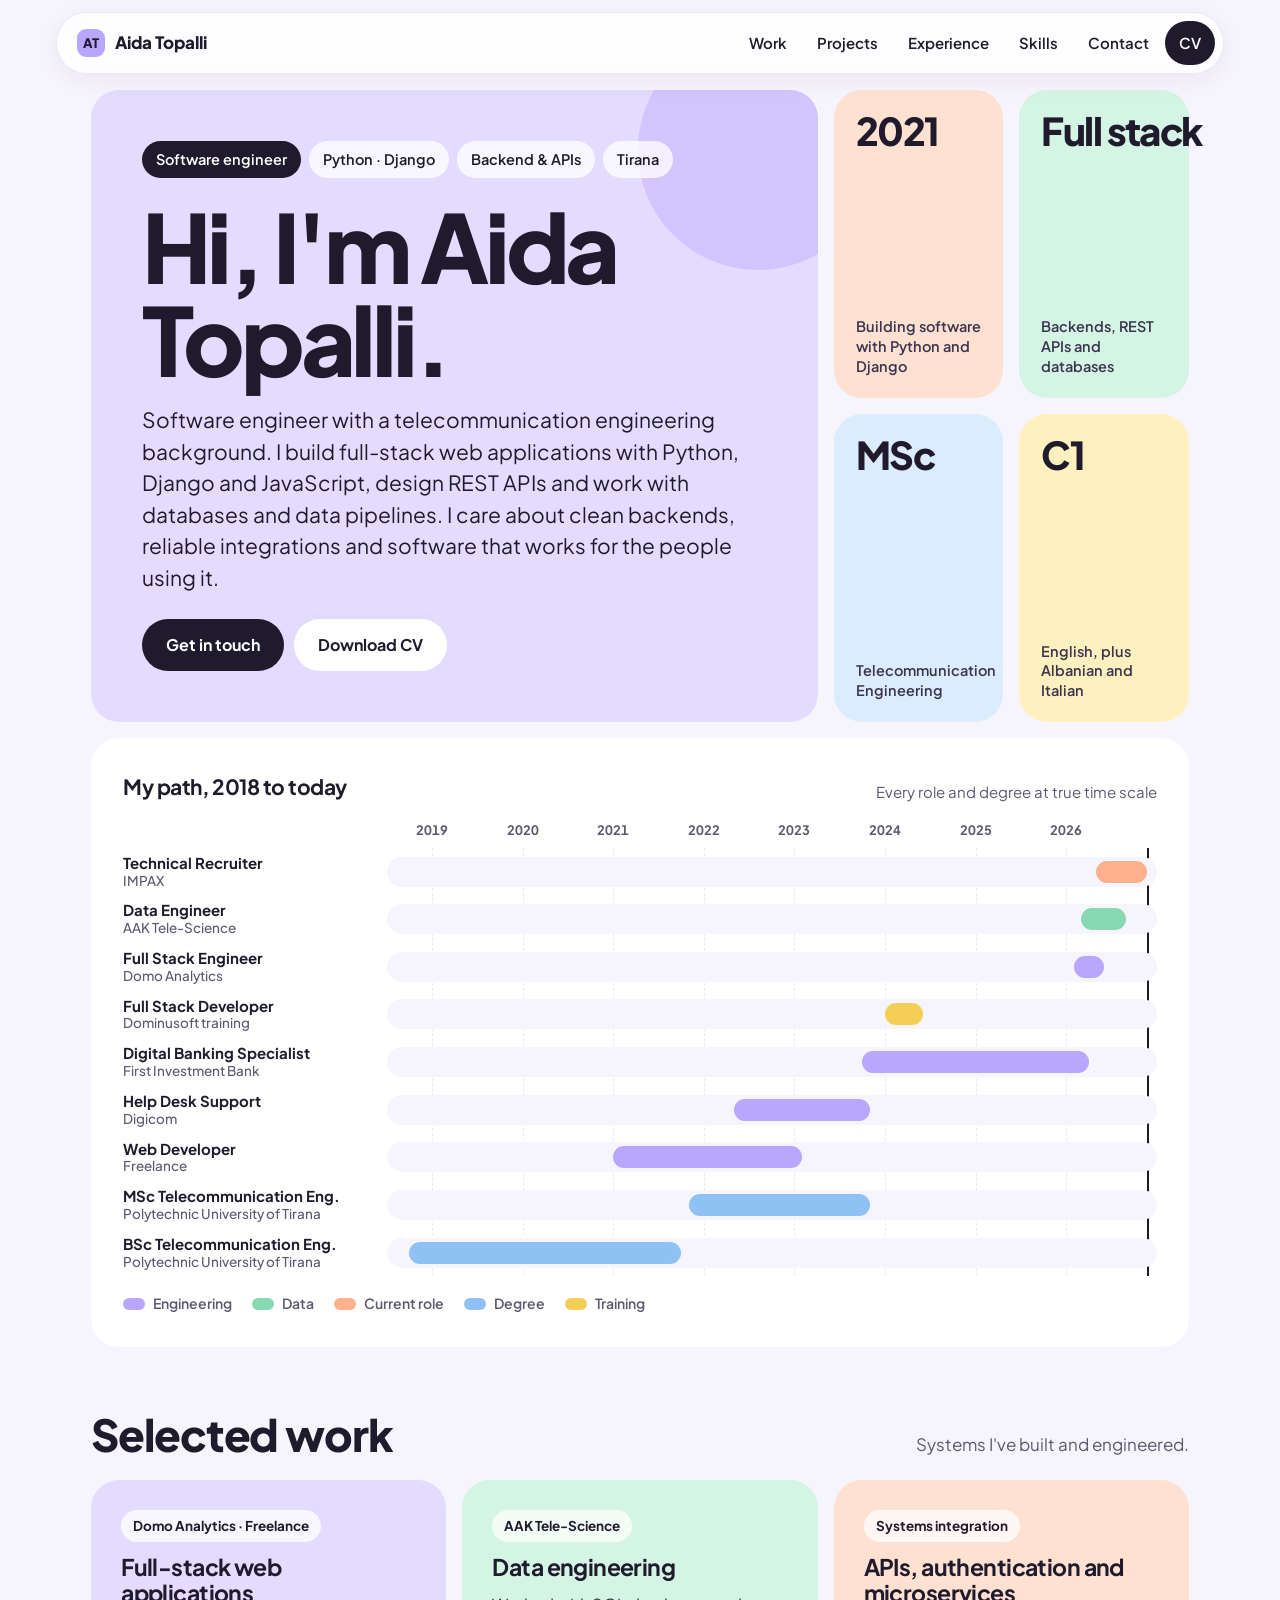
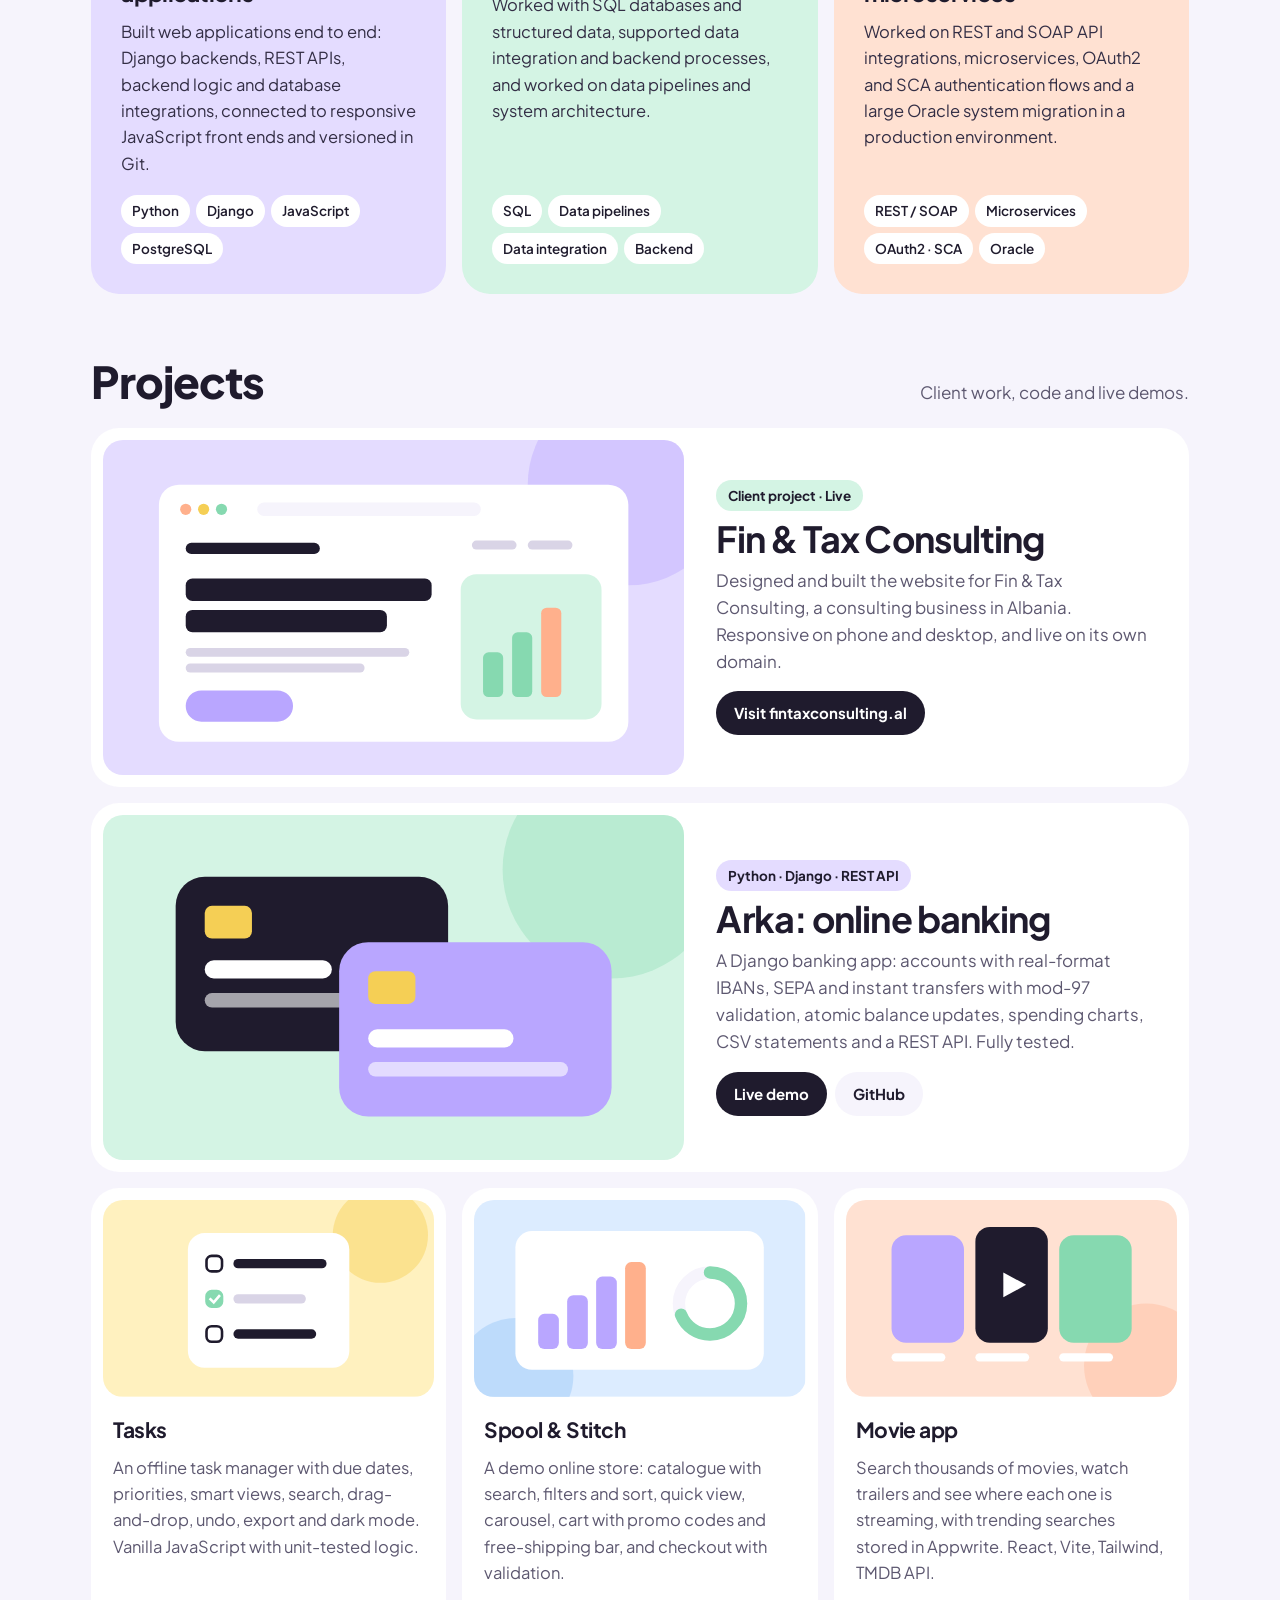
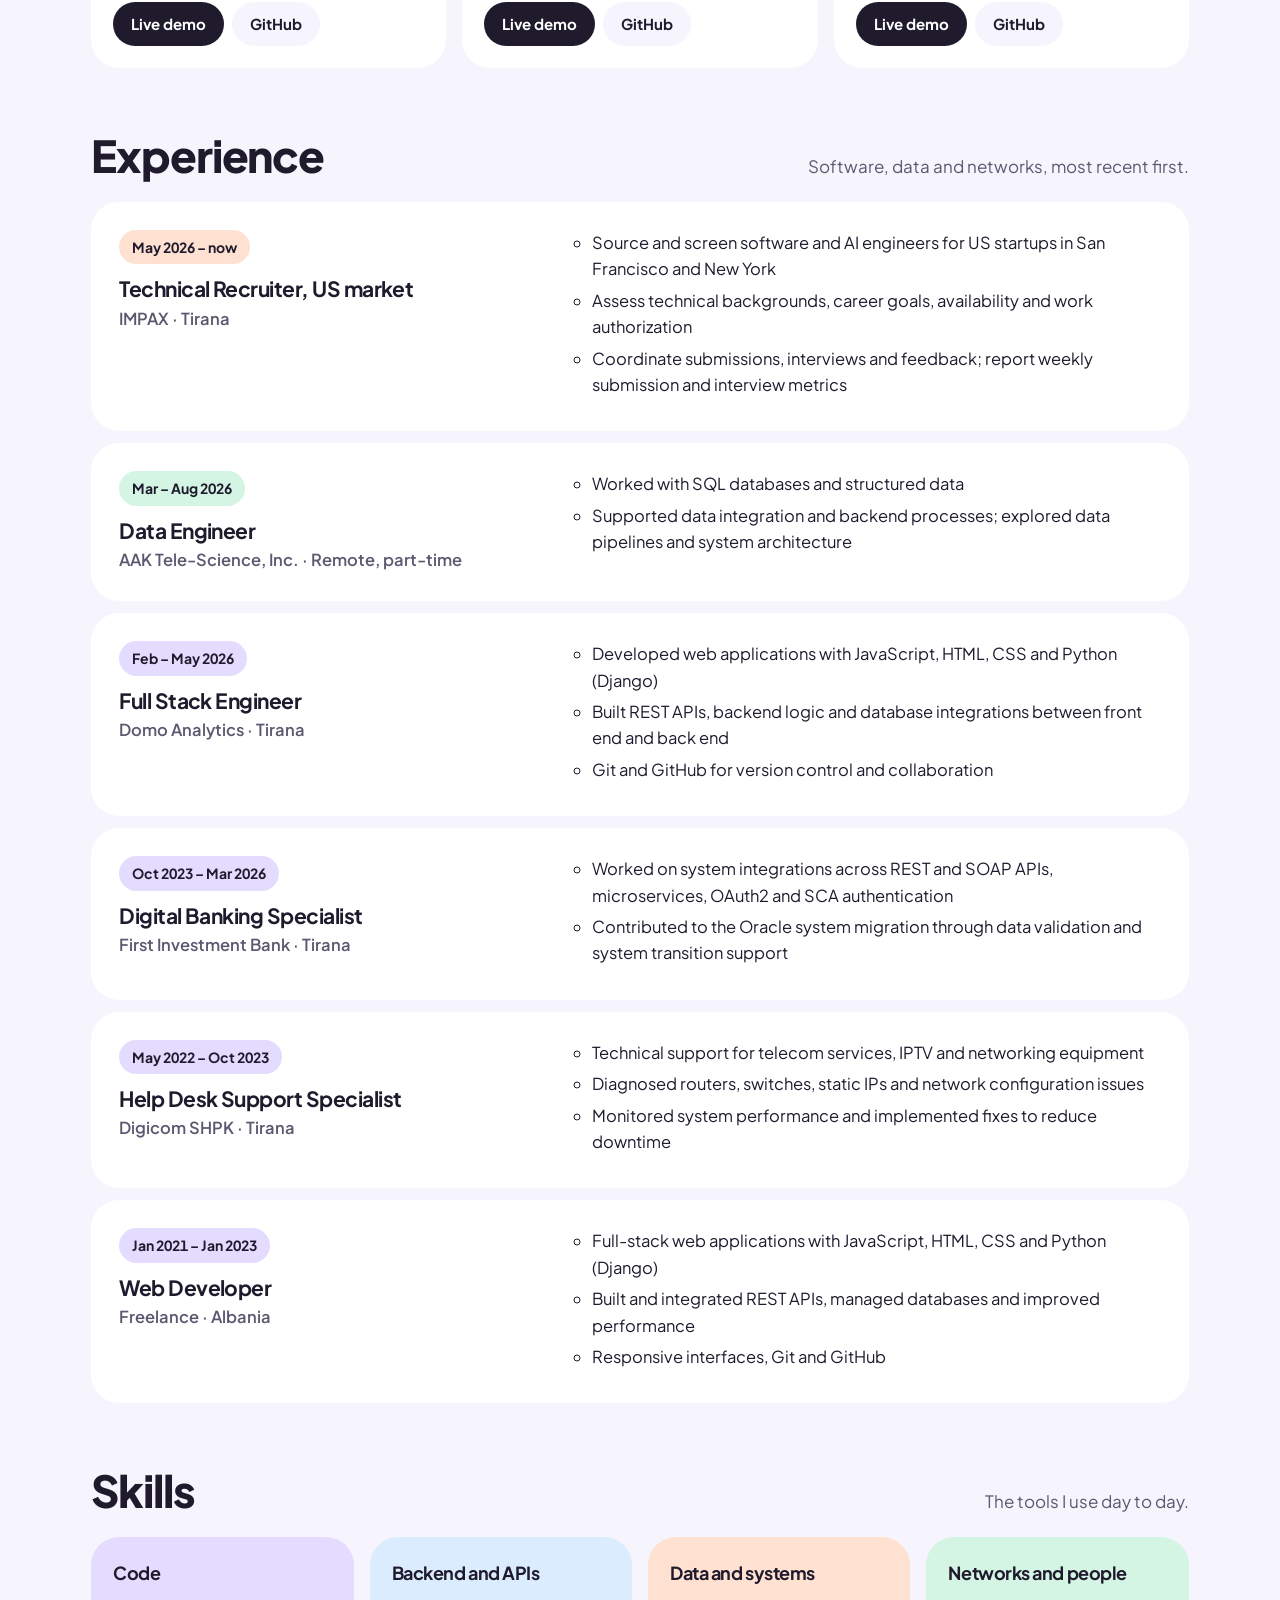
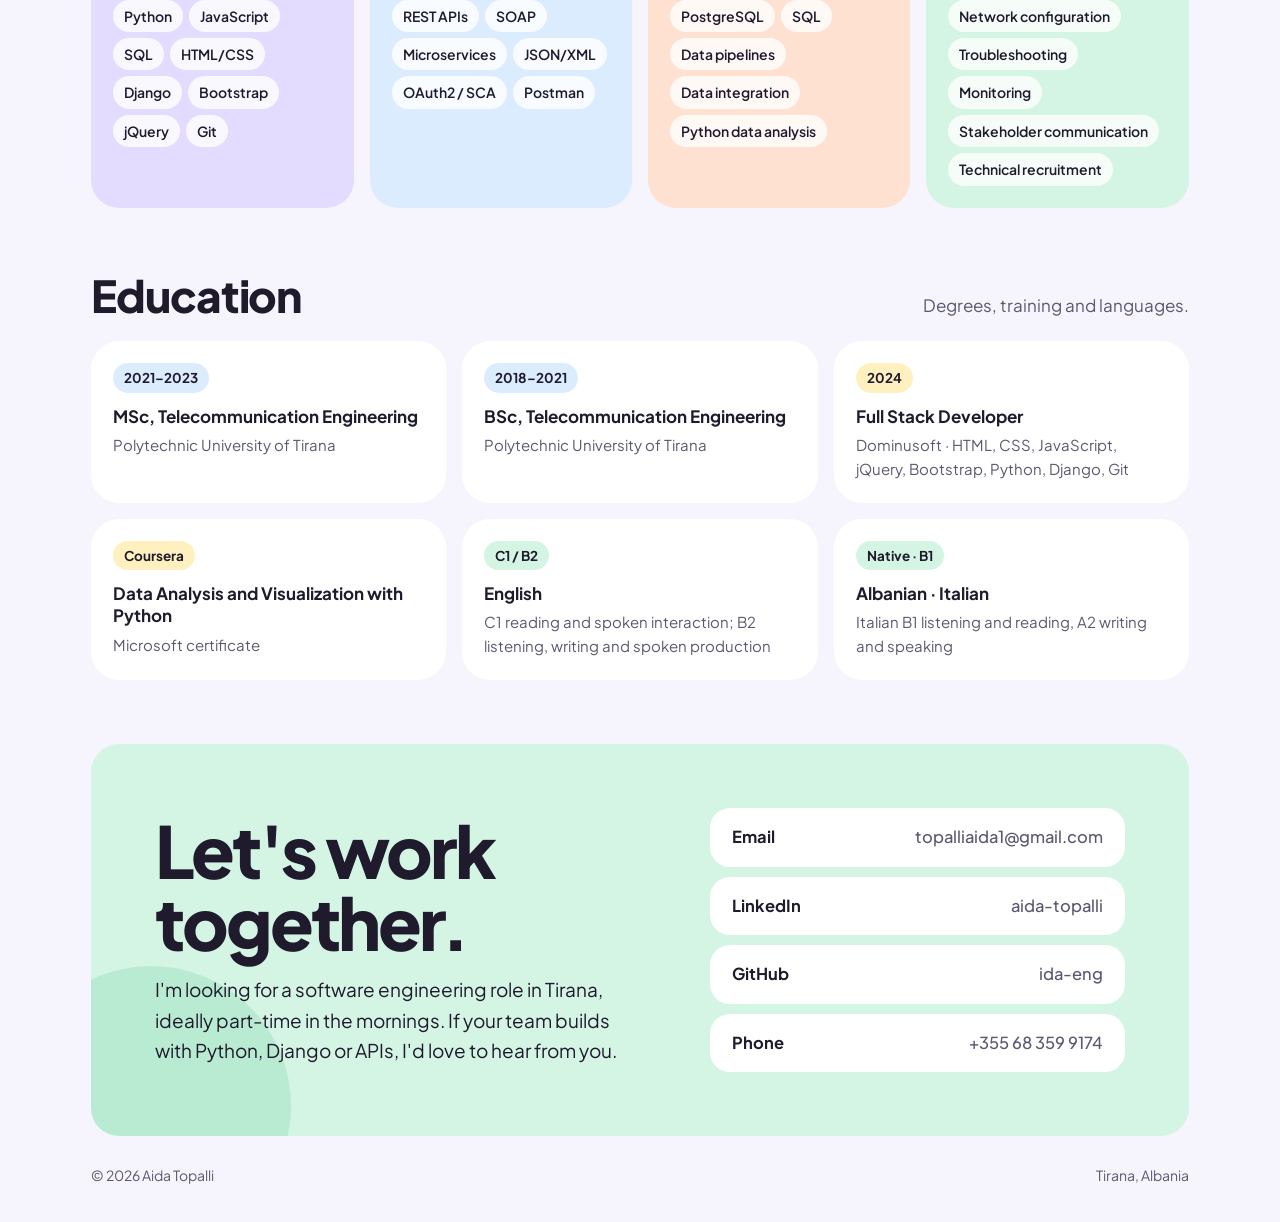
==== commit 2c02bd21: "Feature the Django banking app Co-Authored-By: Claude Opus 5.5 <noreply@anthropic.com> Claude-Sessio" ====
--- a/index.html
+++ b/index.html
@@ -204,9 +204,9 @@
         <div><span class="badge">Client project · Live</span><h3>Fin &amp; Tax Consulting</h3><p>Designed and built the website for Fin &amp; Tax Consulting, a consulting business in Albania. Responsive on phone and desktop, and live on its own domain.</p>
         <div class="links"><a href="https://fintaxconsulting.al/">Visit fintaxconsulting.al</a></div></div>
       </article>
-      <article class="p">
+      <article class="p feat">
         <svg viewBox="0 0 320 190" aria-hidden="true"><rect width="320" height="190" fill="var(--mint)"/><circle cx="280" cy="30" r="60" fill="var(--mint2)" opacity=".35"/><rect x="40" y="34" width="150" height="96" rx="16" fill="var(--ink)"/><rect x="56" y="50" width="26" height="18" rx="4" fill="var(--butter2)"/><rect x="56" y="98" width="110" height="8" rx="4" fill="#fff" opacity=".6"/><rect x="56" y="80" width="70" height="10" rx="5" fill="#fff"/><rect x="130" y="70" width="150" height="96" rx="16" fill="var(--lav2)"/><rect x="146" y="86" width="26" height="18" rx="4" fill="var(--butter2)"/><rect x="146" y="118" width="80" height="10" rx="5" fill="#fff"/><rect x="146" y="136" width="110" height="8" rx="4" fill="#fff" opacity=".6"/></svg>
-        <div><h3>Arka: online banking</h3><p>A Django banking app: accounts with real-format IBANs, SEPA and instant transfers with mod-97 validation, atomic balance updates, spending charts, CSV statements and a REST API. Fully tested.</p>
+        <div><span class="badge" style="background:var(--lav)">Python · Django · REST API</span><h3>Arka: online banking</h3><p>A Django banking app: accounts with real-format IBANs, SEPA and instant transfers with mod-97 validation, atomic balance updates, spending charts, CSV statements and a REST API. Fully tested.</p>
         <div class="links"><a href="https://arka-bank.onrender.com">Live demo</a><a href="https://github.com/ida-eng/banking-app">GitHub</a></div></div>
       </article>
       <article class="p">
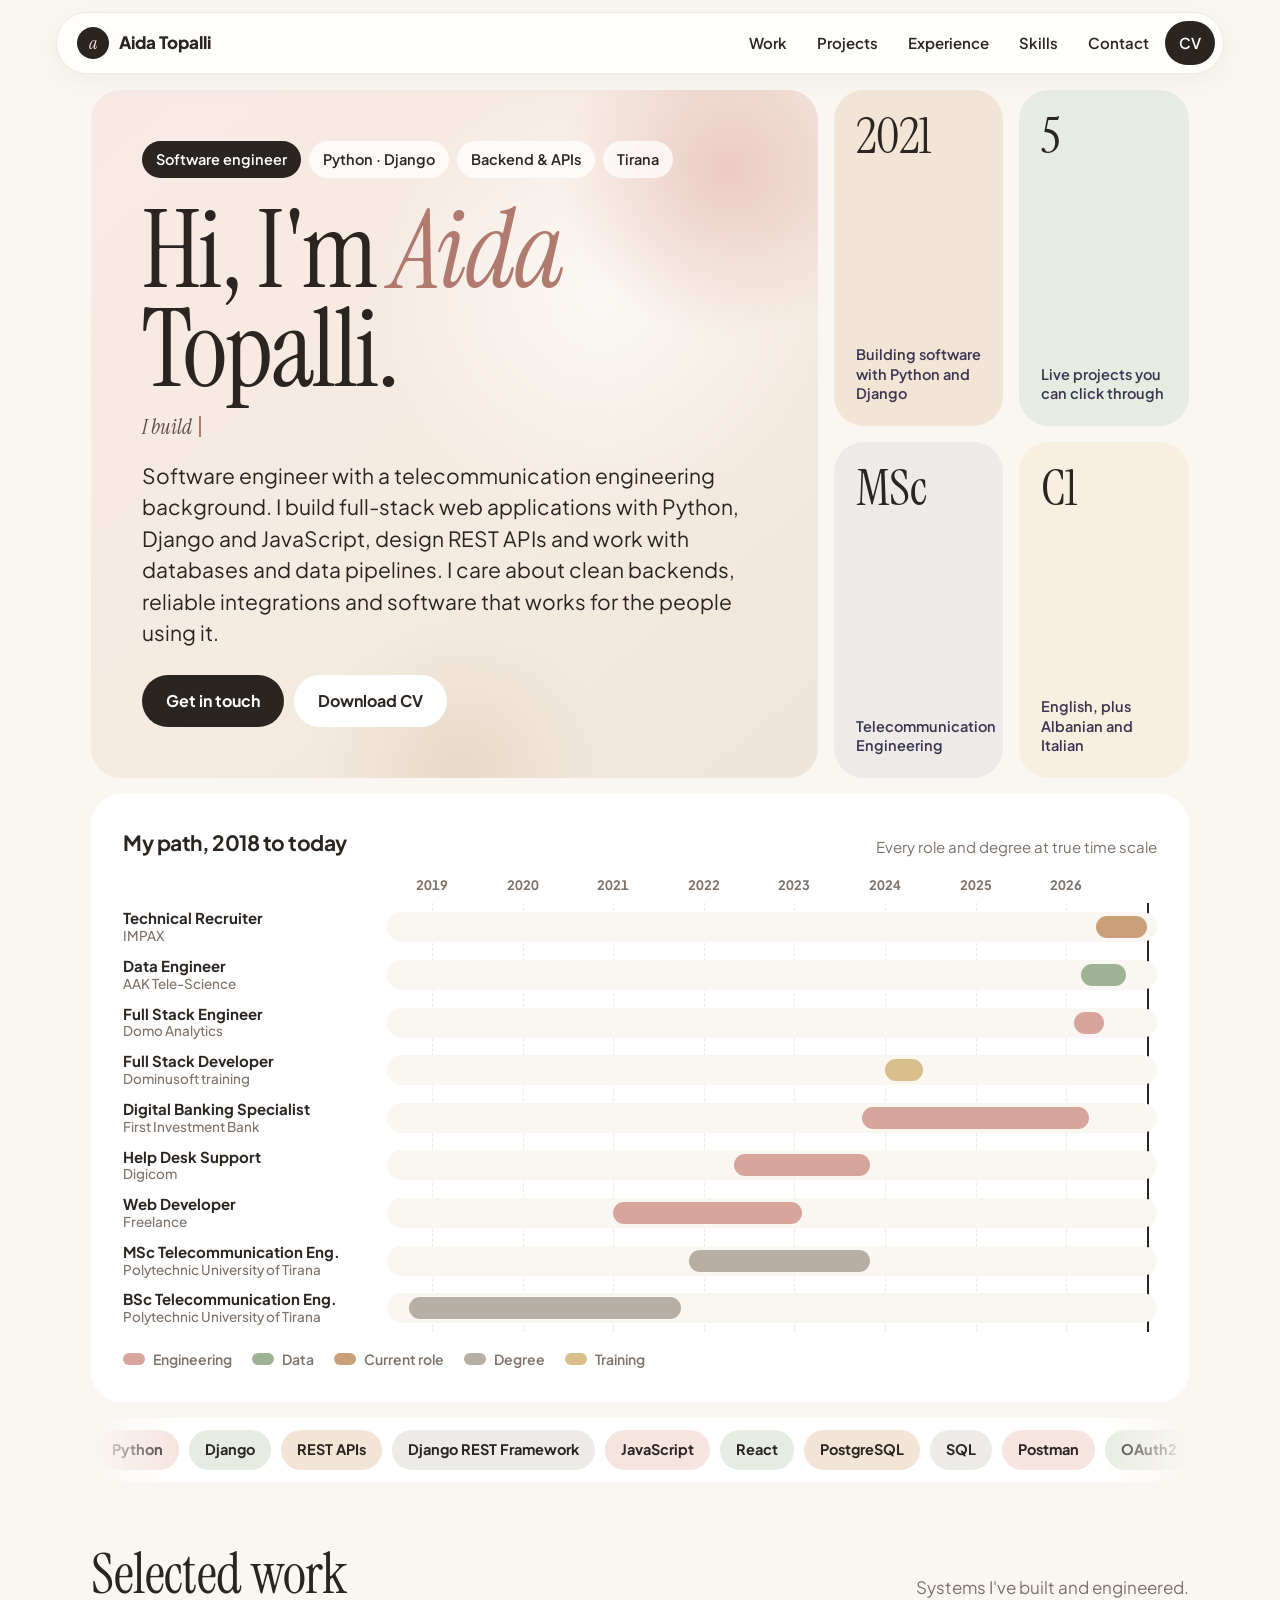
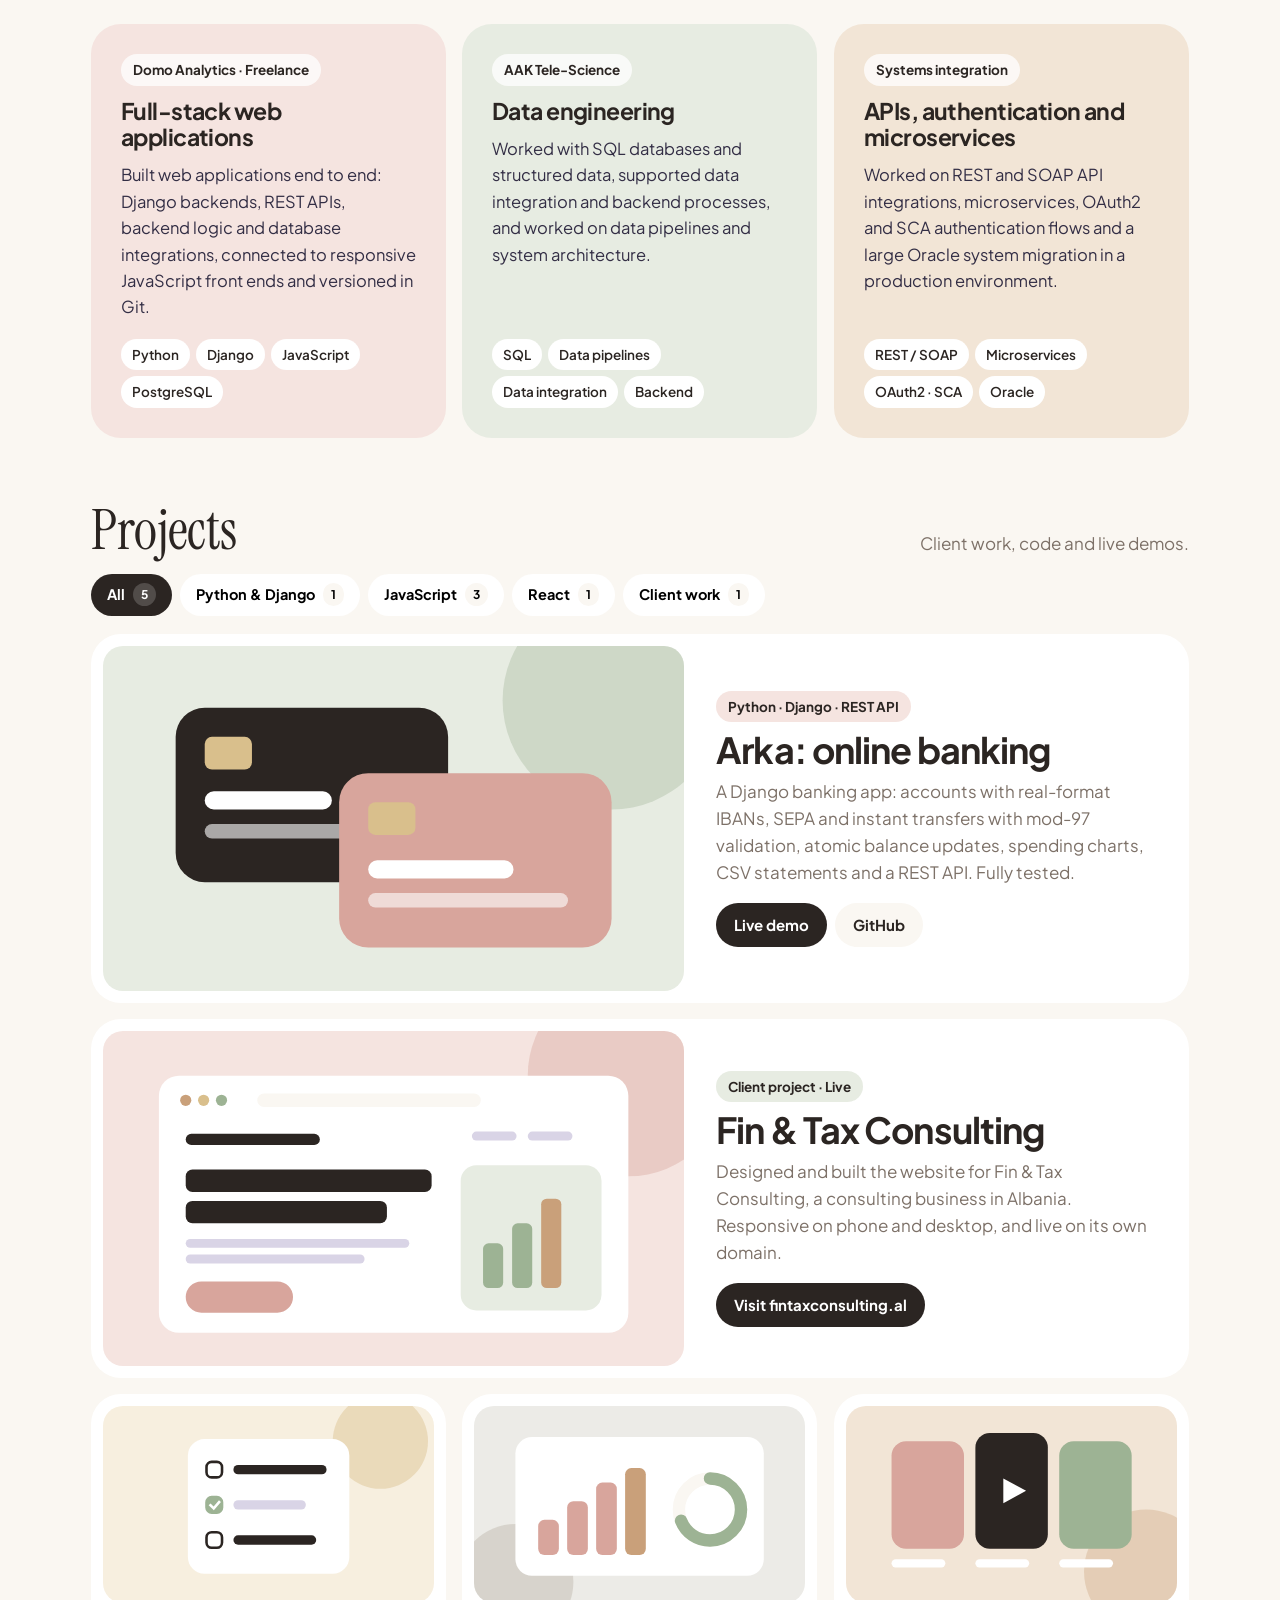
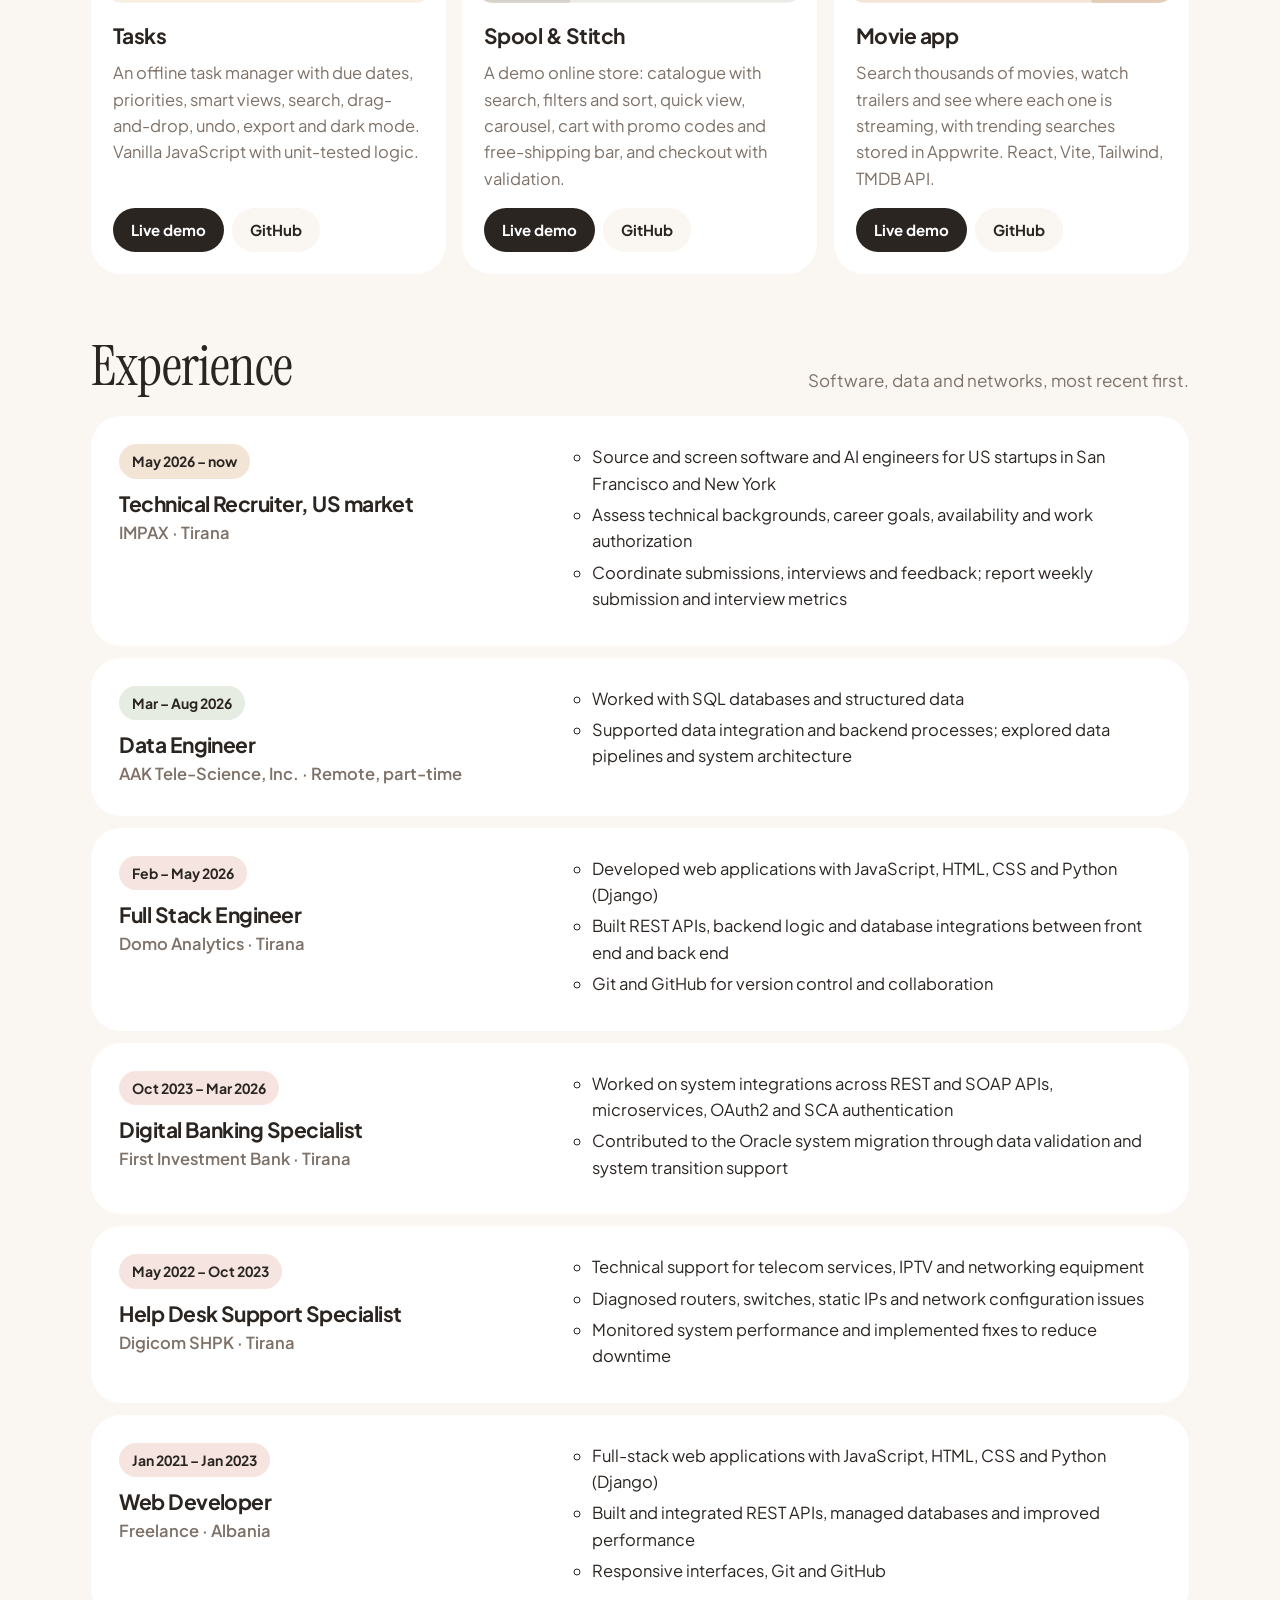
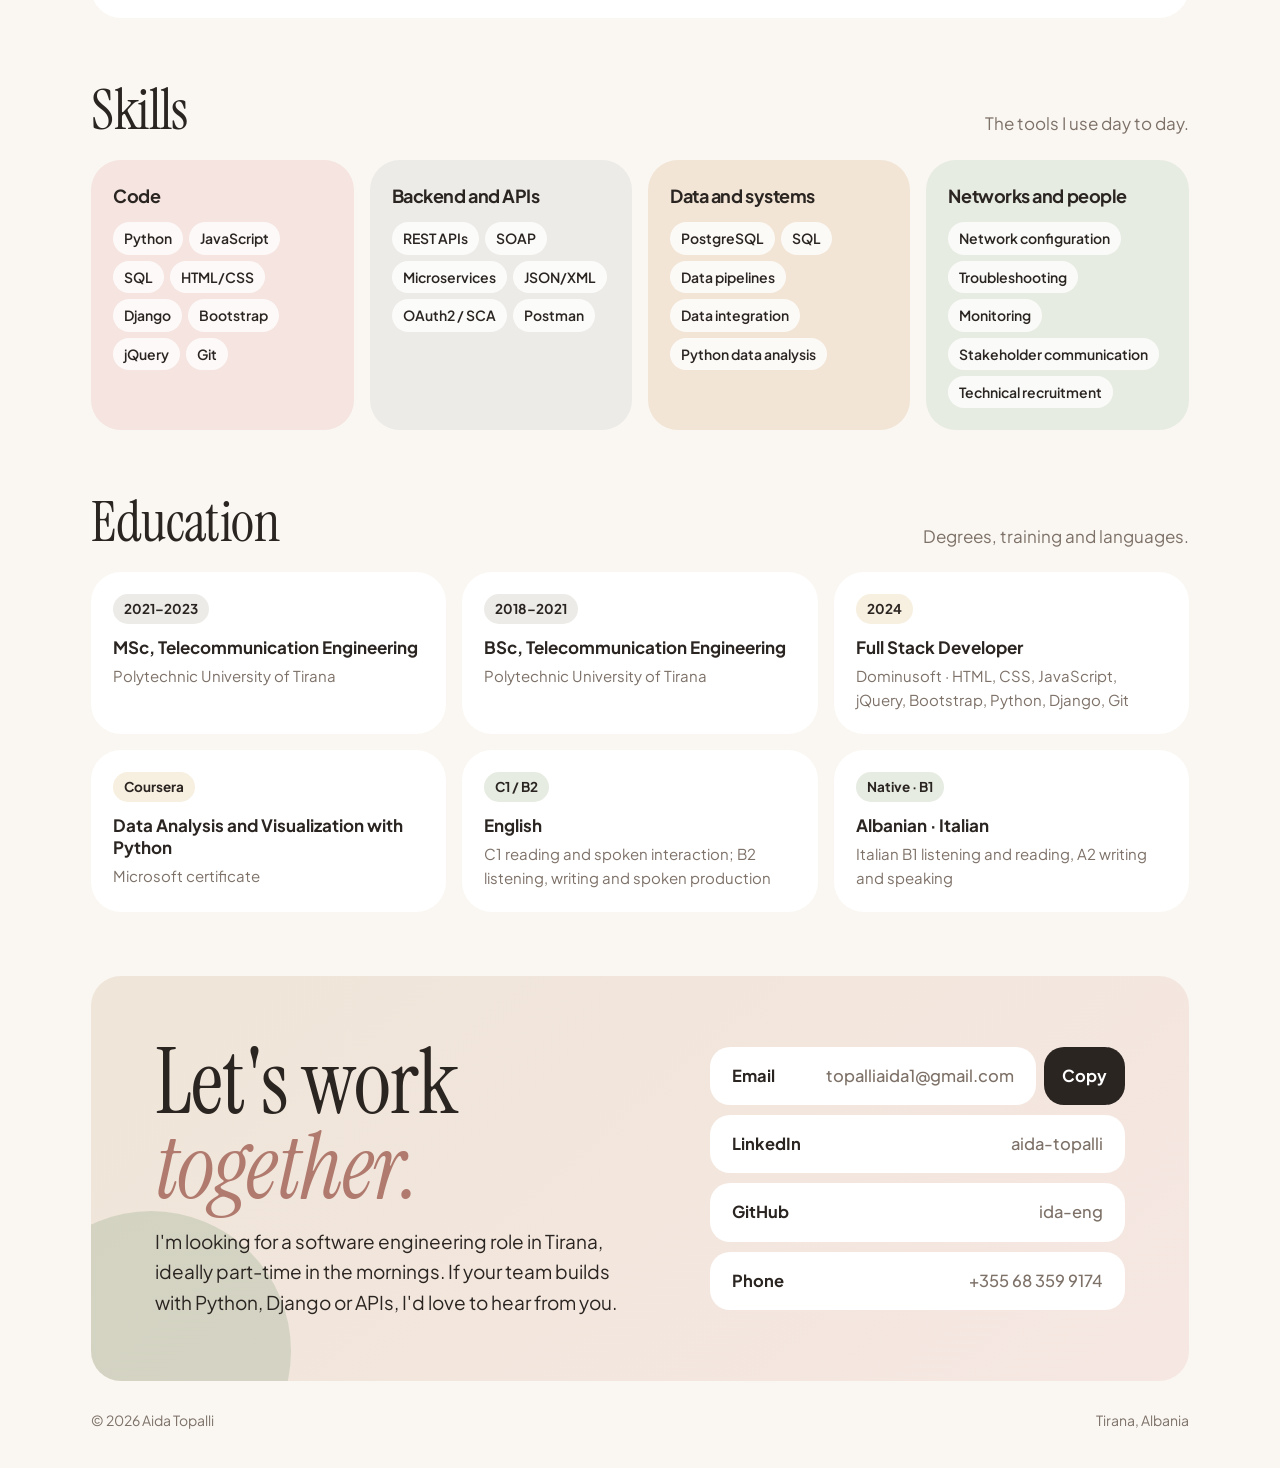
==== commit c2ee6bf3: "Clean-girl restyle with motion and interactions - Warm neutral palette with Instrument Serif heading" ====
--- a/index.html
+++ b/index.html
@@ -7,7 +7,7 @@
 <meta name="description" content="Aida Topalli, software engineer in Tirana. Python, Django, REST APIs and data.">
 <link rel="preconnect" href="https://fonts.googleapis.com">
 <link rel="preconnect" href="https://fonts.gstatic.com" crossorigin>
-<link href="https://fonts.googleapis.com/css2?family=Plus+Jakarta+Sans:wght@400;500;600;700;800&display=swap" rel="stylesheet">
+<link href="https://fonts.googleapis.com/css2?family=Instrument+Serif:ital@0;1&family=Plus+Jakarta+Sans:wght@400;500;600;700;800&display=swap" rel="stylesheet">
 <style>
 /* VOICE modern, friendly, professional; a product-quality personal site
    IDEA a bento board: every part of the CV is its own soft rounded tile
@@ -15,7 +15,7 @@
    COLOUR pastel set fixed in both themes: lilac ground, lavender, mint, peach, butter, sky tiles; deep plum ink
    TYPE Plus Jakarta Sans 800 + Plus Jakarta Sans
    LAYOUT laptop: hero tile + four stat tiles, timeline tile beneath; phone: tiles stacked */
-:root{color-scheme:light;--bg:#f6f4fc;--ink:#1f1b2d;--mute:#5d5870;--card:#ffffff;--line:#ebe7f5;--lav:#e4dcff;--lav2:#b9a6ff;--mint:#d4f4e4;--mint2:#86d9b0;--peach:#ffe1d2;--peach2:#ffb08c;--butter:#fff1bf;--butter2:#f5cf55;--sky:#dcecff;--sky2:#8fc1f5;--r:28px}
+:root{color-scheme:light;--bg:#faf7f2;--ink:#2b2522;--mute:#7d7168;--card:#ffffff;--line:#efe7dd;--lav:#f5e4e0;--lav2:#d8a59c;--mint:#e7ece2;--mint2:#9db394;--peach:#f2e5d6;--peach2:#c9a07a;--butter:#f7efdf;--butter2:#d9bf8c;--sky:#ecebe7;--sky2:#b7afa4;--r:30px;--serif:"Instrument Serif",Georgia,serif}
 *{box-sizing:border-box;min-width:0}
 html{scroll-padding-top:96px;scroll-behavior:smooth}
 body{margin:0;background:var(--bg);color:var(--ink);font:16.5px/1.6 "Plus Jakarta Sans",system-ui,sans-serif;overflow-x:clip;-webkit-font-smoothing:antialiased}
@@ -23,27 +23,27 @@
 .wrap{max-width:1200px;margin:0 auto;padding:0 max(4vw,16px)}
 section{padding:clamp(36px,5vw,72px) 0 0}
 h1,h2,h3{letter-spacing:-.025em;margin:0}
-h2{font-size:clamp(30px,4vw,44px);line-height:1.08;font-weight:800}
+h2{font-family:var(--serif);font-weight:400;font-size:clamp(36px,4.6vw,56px);line-height:1;letter-spacing:-.01em}
 .head{display:flex;justify-content:space-between;align-items:end;gap:8px 24px;flex-wrap:wrap;margin-bottom:22px}
 .head p{margin:0;color:var(--mute);font-size:17px}
 .tile{background:var(--card);border-radius:var(--r);padding:clamp(20px,2.6vw,32px)}
 nav{position:sticky;top:12px;z-index:5;padding:0 max(4vw,16px)}
-nav .bar{max-width:1168px;margin:0 auto;display:flex;align-items:center;justify-content:space-between;gap:10px 16px;flex-wrap:wrap;padding:8px 8px 8px 20px;background:rgba(255,255,255,.82);backdrop-filter:blur(14px);border:1px solid var(--line);border-radius:999px;box-shadow:0 6px 24px rgba(60,40,120,.06)}
+nav .bar{max-width:1168px;margin:0 auto;display:flex;align-items:center;justify-content:space-between;gap:10px 16px;flex-wrap:wrap;padding:8px 8px 8px 20px;background:rgba(255,255,255,.82);backdrop-filter:blur(14px);border:1px solid var(--line);border-radius:999px;box-shadow:0 6px 24px rgba(90,60,40,.06)}
 .mark{display:flex;align-items:center;gap:10px;text-decoration:none;font-weight:800;font-size:17px}
-.mark i{width:28px;height:28px;border-radius:9px;background:var(--lav2);display:grid;place-items:center;font-style:normal;font-size:13px;color:var(--ink)}
+.mark i{width:32px;height:32px;border-radius:50%;background:var(--ink);display:grid;place-items:center;font-style:italic;font-family:var(--serif);font-weight:400;font-size:18px;color:#f5e4e0}
 nav ul{display:flex;gap:2px;list-style:none;margin:0;padding:0;flex-wrap:wrap;align-items:center}
 nav ul a{display:block;padding:10px 14px;text-decoration:none;font-weight:600;font-size:15px;border-radius:999px}
 nav ul a:hover{background:var(--lav)}
 nav ul a.cv{background:var(--ink);color:#fff}
 a:focus-visible{outline:3px solid var(--lav2);outline-offset:3px}
 .bento{display:grid;grid-template-columns:repeat(12,minmax(0,1fr));gap:16px;margin-top:28px}
-.hero{grid-column:span 8;background:var(--lav);border-radius:var(--r);padding:clamp(26px,4vw,52px);position:relative;overflow:hidden}
-.hero::after{content:"";position:absolute;right:-60px;top:-60px;width:240px;height:240px;border-radius:50%;background:var(--lav2);opacity:.45}
+.hero{grid-column:span 8;background:linear-gradient(140deg,#f8e9e4 0%,#f4ebe0 60%,#efe6da 100%);border-radius:var(--r);padding:clamp(26px,4vw,52px);position:relative;overflow:hidden}
+.hero::after{content:"";position:absolute;right:-80px;top:-90px;width:340px;height:340px;border-radius:50%;background:radial-gradient(circle,#e9c2b8,transparent 70%);opacity:.8;animation:float 9s ease-in-out infinite}.hero::before{content:"";position:absolute;left:30%;bottom:-140px;width:300px;height:300px;border-radius:50%;background:radial-gradient(circle,#e3d3bd,transparent 70%);opacity:.7;animation:float 11s ease-in-out infinite reverse}@keyframes float{50%{transform:translate(-18px,14px) scale(1.06)}}
 .hero>*{position:relative;z-index:1}
 .chips{display:flex;flex-wrap:wrap;gap:8px;list-style:none;margin:0;padding:0}
 .chips li{background:rgba(255,255,255,.75);padding:7px 14px;border-radius:999px;font-weight:600;font-size:14.5px;white-space:nowrap}
 .chips li.on{background:var(--ink);color:#fff}
-.hero h1{font-size:clamp(48px,7.4vw,96px);line-height:.98;font-weight:800;letter-spacing:-.045em;margin:22px 0 18px}
+.hero h1{font-family:var(--serif);font-weight:400;font-size:clamp(56px,8.4vw,112px);line-height:.92;letter-spacing:-.02em;margin:24px 0 18px}.hero h1 em{font-style:italic;color:#b07a6e}
 .hero p{font-size:clamp(18px,1.7vw,21px);line-height:1.5;margin:0;max-width:34em}
 .btns{display:flex;gap:10px;flex-wrap:wrap;margin-top:26px}
 .btn{display:inline-flex;align-items:center;gap:8px;min-height:52px;padding:0 24px;font-weight:700;text-decoration:none;border-radius:999px;font-size:16px;background:#fff;transition:transform .2s}
@@ -51,7 +51,7 @@
 .btn:hover{transform:translateY(-2px)}
 .stats{grid-column:span 4;display:grid;grid-template-columns:repeat(2,minmax(0,1fr));gap:16px}
 .st{border-radius:var(--r);padding:22px;display:flex;flex-direction:column;justify-content:space-between;gap:16px;min-height:150px}
-.st b{white-space:nowrap;font-size:clamp(30px,3vw,40px);line-height:1;font-weight:800;letter-spacing:-.04em}
+.st b{white-space:nowrap;font-family:var(--serif);font-weight:400;font-size:clamp(40px,4vw,54px);line-height:.95;letter-spacing:-.01em}
 .st span{font-size:14.5px;line-height:1.35;font-weight:600;color:#3b3550}
 .tl{grid-column:1/-1}
 .tl .head{margin-bottom:16px}
@@ -114,10 +114,10 @@
 .ed em{font-style:normal;align-self:flex-start;font-weight:700;font-size:13.5px;padding:4px 11px;border-radius:999px;white-space:nowrap}
 .ed b{font-size:17px;line-height:1.3;margin-top:6px}
 .ed span{color:var(--mute);font-size:15px}
-.contact{margin-top:clamp(36px,5vw,72px);background:var(--mint);border-radius:var(--r);padding:clamp(28px,5vw,64px);display:grid;grid-template-columns:minmax(0,1.2fr) minmax(0,1fr);gap:28px 56px;align-items:center;position:relative;overflow:hidden}
+.contact{margin-top:clamp(36px,5vw,72px);background:linear-gradient(140deg,#efe5d8,#f6e7e2);border-radius:var(--r);padding:clamp(28px,5vw,64px);display:grid;grid-template-columns:minmax(0,1.2fr) minmax(0,1fr);gap:28px 56px;align-items:center;position:relative;overflow:hidden}
 .contact::before{content:"";position:absolute;left:-80px;bottom:-110px;width:280px;height:280px;border-radius:50%;background:var(--mint2);opacity:.35}
 .contact>*{position:relative}
-.contact h2{font-size:clamp(38px,5.6vw,72px);line-height:1;letter-spacing:-.04em}
+.contact h2{font-size:clamp(48px,7vw,92px);line-height:.95}.contact h2 em{font-style:italic;color:#b07a6e}
 .contact p{font-size:19px;margin:16px 0 0;max-width:34ch}
 .clist{list-style:none;margin:0;padding:0;display:grid;gap:10px}
 .clist a,.clist span{display:flex;justify-content:space-between;align-items:center;gap:4px 12px;flex-wrap:wrap;padding:16px 22px;border-radius:20px;background:#fff;text-decoration:none;font-weight:700;transition:transform .2s}
@@ -131,12 +131,81 @@
 @media(max-width:600px){nav{top:8px}nav .bar{border-radius:24px;padding:10px 12px}nav ul a{padding:8px 10px;font-size:14px}.skills{grid-template-columns:minmax(0,1fr)}.st{min-height:128px;padding:18px}.ticks span:nth-child(even){display:none}:root{--r:22px}}
 @media(prefers-reduced-motion:no-preference){.b{transform-origin:left;animation:grow .9s cubic-bezier(.2,.7,.2,1) both}@keyframes grow{from{transform:scaleX(0)}to{transform:scaleX(1)}}}
 @media(prefers-reduced-motion:reduce){html{scroll-behavior:auto}.btn,.p,.clist a{transition:none}}
+
+/* ---------- motion & interaction ---------- */
+.progress{position:fixed;top:0;left:0;height:3px;width:100%;transform-origin:0 50%;transform:scaleX(0);background:linear-gradient(90deg,var(--lav2),var(--peach2),var(--mint2));z-index:50}
+.hero{isolation:isolate}
+.glow{position:absolute;inset:0;z-index:0;pointer-events:none;background:radial-gradient(380px circle at var(--gx,70%) var(--gy,30%),rgba(255,255,255,.75),transparent 60%);opacity:.9;transition:opacity .3s}
+.typed{font-family:var(--serif);font-style:italic;font-size:clamp(24px,2.6vw,32px);margin:-6px 0 16px!important;color:#5a4d46}.typed b{font-weight:400}
+.typed b{background:linear-gradient(90deg,#b07a6e,#c9a07a);-webkit-background-clip:text;background-clip:text;color:transparent}
+.caret{display:inline-block;width:2px;height:1em;background:#b07a6e;margin-left:3px;vertical-align:-3px;animation:blink 1s steps(1) infinite}
+@keyframes blink{50%{opacity:0}}
+.st,.case,.p,.sk,.ed,.job{transition:transform .35s cubic-bezier(.2,.8,.2,1),box-shadow .35s}
+.st:hover,.sk:hover,.ed:hover{transform:translateY(-4px) rotate(-.6deg);box-shadow:0 14px 30px rgba(90,60,40,.10)}
+.tiltable{transform:perspective(900px) rotateX(var(--rx,0deg)) rotateY(var(--ry,0deg)) translateY(var(--ty,0));will-change:transform}
+.tiltable:hover{--ty:-4px;box-shadow:0 22px 44px rgba(90,60,40,.14)}
+.job:hover{transform:translateX(6px)}
+.st b{display:inline-block}
+.marquee{margin-top:16px;overflow:hidden;border-radius:999px;background:var(--card);padding:12px 0;-webkit-mask:linear-gradient(90deg,transparent,#000 8%,#000 92%,transparent);mask:linear-gradient(90deg,transparent,#000 8%,#000 92%,transparent)}
+.mq-track{display:flex;width:max-content;animation:scroll 38s linear infinite}
+.marquee:hover .mq-track{animation-play-state:paused}
+.marquee ul{display:flex;gap:10px;list-style:none;margin:0;padding:0 5px}
+.marquee li{white-space:nowrap;padding:8px 16px;border-radius:999px;font-weight:700;font-size:14.5px;background:var(--bg)}
+.marquee li:nth-child(4n+1){background:var(--lav)}.marquee li:nth-child(4n+2){background:var(--mint)}.marquee li:nth-child(4n+3){background:var(--peach)}.marquee li:nth-child(4n){background:var(--sky)}
+@keyframes scroll{to{transform:translateX(-50%)}}
+.pfilter{display:flex;flex-wrap:wrap;gap:8px;margin:-6px 0 18px}
+.pfilter button{border:0;background:var(--card);border-radius:999px;padding:0 16px;min-height:42px;font:inherit;font-weight:700;font-size:14.5px;cursor:pointer;display:inline-flex;align-items:center;gap:8px;transition:background .2s,transform .2s}
+.pfilter button:hover{transform:translateY(-2px)}
+.pfilter button em{font-style:normal;font-size:12px;background:var(--bg);border-radius:999px;padding:2px 8px}
+.pfilter button.on{background:var(--ink);color:#fff}
+.pfilter button.on em{background:rgba(255,255,255,.18)}
+.p.hide{display:none}
+.p.pop{animation:pop .45s cubic-bezier(.2,.8,.2,1) both}
+@keyframes pop{from{opacity:0;transform:scale(.96) translateY(10px)}}
+.reveal{opacity:0;transform:translateY(26px);transition:opacity .7s ease,transform .7s cubic-bezier(.2,.8,.2,1)}
+.reveal.in{opacity:1;transform:none}
+nav ul a{position:relative}
+nav ul a.active{background:var(--lav)}
+.menu-btn{display:none;width:44px;height:44px;border:0;border-radius:999px;background:var(--bg);cursor:pointer;position:relative}
+.menu-btn span{position:absolute;left:13px;right:13px;height:2px;background:var(--ink);border-radius:2px;transition:transform .25s,top .25s}
+.menu-btn span:first-child{top:17px}.menu-btn span:last-child{top:25px}
+.menu-btn[aria-expanded=true] span:first-child{top:21px;transform:rotate(45deg)}
+.menu-btn[aria-expanded=true] span:last-child{top:21px;transform:rotate(-45deg)}
+.mailrow{display:flex;gap:8px;align-items:stretch}
+.mailrow a{flex:1}
+.copy{border:0;border-radius:20px;background:var(--ink);color:#fff;font:inherit;font-weight:700;padding:0 18px;cursor:pointer;min-height:44px}
+.totop{position:fixed;right:20px;bottom:20px;width:48px;height:48px;border-radius:50%;border:0;background:var(--ink);color:#fff;font-size:20px;cursor:pointer;box-shadow:0 10px 24px rgba(0,0,0,.18);opacity:0;transform:translateY(12px);pointer-events:none;transition:opacity .3s,transform .3s;z-index:20}
+.totop.show{opacity:1;transform:none;pointer-events:auto}
+.toast{position:fixed;left:50%;bottom:24px;transform:translateX(-50%);background:var(--ink);color:#fff;padding:12px 20px;border-radius:999px;font-weight:600;z-index:60}
+.toast[hidden]{display:none}
+.row{transition:background .2s}
+.row:hover{background:var(--bg);border-radius:12px}
+.row:hover .b{filter:saturate(1.3) brightness(.97)}
+.b[data-tip]:hover::after{content:attr(data-tip);position:absolute;bottom:calc(100% + 8px);left:50%;transform:translateX(-50%);white-space:nowrap;background:var(--ink);color:#fff;font-size:12.5px;font-weight:600;padding:5px 10px;border-radius:8px;z-index:3}
+.b[data-tip]{cursor:default}
+@media(max-width:760px){
+  .menu-btn{display:inline-block}
+  nav .bar{position:relative;border-radius:26px}
+  nav ul{display:none;position:absolute;top:calc(100% + 8px);left:0;right:0;flex-direction:column;align-items:stretch;background:#fff;border:1px solid var(--line);border-radius:22px;padding:10px;box-shadow:0 18px 40px rgba(90,60,40,.12)}
+  nav ul.open{display:flex;animation:pop .3s ease both}
+  nav ul a{padding:14px 16px;font-size:16px}
+  nav ul a.cv{text-align:center;margin:6px 0 0}
+  .tiltable{transform:none}
+}
+@media(prefers-reduced-motion:reduce){
+  .hero::after,.hero::before{animation:none}
+  .mq-track{animation:none;flex-wrap:wrap}.marquee ul[aria-hidden]{display:none}
+  .reveal{opacity:1;transform:none}.caret{animation:none}
+  .tiltable{transform:none}
+}
 </style>
 </head>
 <body>
+<div class="progress" id="progress" aria-hidden="true"></div>
 <nav><div class="bar">
-  <a class="mark" href="#top"><i>AT</i>Aida Topalli</a>
-  <ul>
+  <a class="mark" href="#top"><i>a</i>Aida Topalli</a>
+  <button class="menu-btn" id="menuBtn" type="button" aria-label="Open menu" aria-expanded="false" aria-controls="navList"><span></span><span></span></button>
+  <ul id="navList">
     <li><a href="#work">Work</a></li>
     <li><a href="#projects">Projects</a></li>
     <li><a href="#experience">Experience</a></li>
@@ -148,9 +217,10 @@
 
 <main class="wrap" id="top">
   <div class="bento">
-    <div class="hero">
+    <div class="hero" id="hero"><span class="glow" aria-hidden="true"></span>
       <ul class="chips"><li class="on">Software engineer</li><li>Python · Django</li><li>Backend &amp; APIs</li><li>Tirana</li></ul>
-      <h1>Hi, I'm Aida Topalli.</h1>
+      <h1>Hi, I'm <em>Aida</em> Topalli.</h1>
+      <p class="typed" aria-live="off">I build <b id="typed">Django backends</b><i class="caret" aria-hidden="true"></i></p>
       <p>Software engineer with a telecommunication engineering background. I build full-stack web applications with Python, Django and JavaScript, design REST APIs and work with databases and data pipelines. I care about clean backends, reliable integrations and software that works for the people using it.</p>
       <div class="btns">
         <a class="btn dark" href="#contact">Get in touch</a>
@@ -159,7 +229,7 @@
     </div>
     <div class="stats">
       <div class="st peach"><b>2021</b><span>Building software with Python and Django</span></div>
-      <div class="st mint"><b>Full stack</b><span>Backends, REST APIs and databases</span></div>
+      <div class="st mint"><b data-count="5">5</b><span>Live projects you can click through</span></div>
       <div class="st sky"><b>MSc</b><span>Telecommunication Engineering</span></div>
       <div class="st butter"><b>C1</b><span>English, plus Albanian and Italian</span></div>
     </div>
@@ -169,6 +239,13 @@
       <div class="axis"><span class="sp"></span><div class="ticks" id="ticks"></div></div>
       <div class="rows" id="rows"><div class="grid" id="grid"></div></div>
       <div class="key"><span><i style="background:var(--lav2)"></i>Engineering</span><span><i style="background:var(--mint2)"></i>Data</span><span><i style="background:var(--peach2)"></i>Current role</span><span><i style="background:var(--sky2)"></i>Degree</span><span><i style="background:var(--butter2)"></i>Training</span></div>
+    </div>
+  </div>
+
+  <div class="marquee" aria-label="Tech I work with">
+    <div class="mq-track">
+      <ul><li>Python</li><li>Django</li><li>REST APIs</li><li>Django REST Framework</li><li>JavaScript</li><li>React</li><li>PostgreSQL</li><li>SQL</li><li>Postman</li><li>OAuth2</li><li>Git</li><li>Tailwind CSS</li><li>HTML &amp; CSS</li><li>Appwrite</li></ul>
+      <ul aria-hidden="true"><li>Python</li><li>Django</li><li>REST APIs</li><li>Django REST Framework</li><li>JavaScript</li><li>React</li><li>PostgreSQL</li><li>SQL</li><li>Postman</li><li>OAuth2</li><li>Git</li><li>Tailwind CSS</li><li>HTML &amp; CSS</li><li>Appwrite</li></ul>
     </div>
   </div>
 
@@ -198,28 +275,35 @@
 
   <section id="projects">
     <div class="head"><h2>Projects</h2><p>Client work, code and live demos.</p></div>
+    <div class="pfilter" role="group" aria-label="Filter projects">
+      <button type="button" class="on" data-f="all" aria-pressed="true">All <em>5</em></button>
+      <button type="button" data-f="python" aria-pressed="false">Python &amp; Django <em>1</em></button>
+      <button type="button" data-f="javascript" aria-pressed="false">JavaScript <em>3</em></button>
+      <button type="button" data-f="react" aria-pressed="false">React <em>1</em></button>
+      <button type="button" data-f="client" aria-pressed="false">Client work <em>1</em></button>
+    </div>
     <div class="proj">
-      <article class="p feat">
+      <article class="p feat" data-tags="python">
+        <svg viewBox="0 0 320 190" aria-hidden="true"><rect width="320" height="190" fill="var(--mint)"/><circle cx="280" cy="30" r="60" fill="var(--mint2)" opacity=".35"/><rect x="40" y="34" width="150" height="96" rx="16" fill="var(--ink)"/><rect x="56" y="50" width="26" height="18" rx="4" fill="var(--butter2)"/><rect x="56" y="98" width="110" height="8" rx="4" fill="#fff" opacity=".6"/><rect x="56" y="80" width="70" height="10" rx="5" fill="#fff"/><rect x="130" y="70" width="150" height="96" rx="16" fill="var(--lav2)"/><rect x="146" y="86" width="26" height="18" rx="4" fill="var(--butter2)"/><rect x="146" y="118" width="80" height="10" rx="5" fill="#fff"/><rect x="146" y="136" width="110" height="8" rx="4" fill="#fff" opacity=".6"/></svg>
+        <div><span class="badge" style="background:var(--lav)">Python · Django · REST API</span><h3>Arka: online banking</h3><p>A Django banking app: accounts with real-format IBANs, SEPA and instant transfers with mod-97 validation, atomic balance updates, spending charts, CSV statements and a REST API. Fully tested.</p>
+        <div class="links"><a href="https://arka-bank.onrender.com">Live demo</a><a href="https://github.com/ida-eng/banking-app">GitHub</a></div></div>
+      </article>
+      <article class="p feat" data-tags="client web">
         <svg viewBox="0 0 520 300" aria-hidden="true"><rect width="520" height="300" fill="var(--lav)"/><circle cx="470" cy="40" r="90" fill="var(--lav2)" opacity=".4"/><rect x="50" y="40" width="420" height="230" rx="18" fill="#fff"/><circle cx="74" cy="62" r="5" fill="var(--peach2)"/><circle cx="90" cy="62" r="5" fill="var(--butter2)"/><circle cx="106" cy="62" r="5" fill="var(--mint2)"/><rect x="138" y="56" width="200" height="12" rx="6" fill="var(--bg)"/><rect x="74" y="92" width="120" height="10" rx="5" fill="var(--ink)"/><rect x="330" y="90" width="40" height="8" rx="4" fill="#d9d4e6"/><rect x="380" y="90" width="40" height="8" rx="4" fill="#d9d4e6"/><rect x="74" y="124" width="220" height="20" rx="6" fill="var(--ink)"/><rect x="74" y="152" width="180" height="20" rx="6" fill="var(--ink)"/><rect x="74" y="186" width="200" height="8" rx="4" fill="#d9d4e6"/><rect x="74" y="200" width="160" height="8" rx="4" fill="#d9d4e6"/><rect x="74" y="224" width="96" height="28" rx="14" fill="var(--lav2)"/><rect x="320" y="120" width="126" height="130" rx="14" fill="var(--mint)"/><rect x="340" y="190" width="18" height="40" rx="5" fill="var(--mint2)"/><rect x="366" y="172" width="18" height="58" rx="5" fill="var(--mint2)"/><rect x="392" y="150" width="18" height="80" rx="5" fill="var(--peach2)"/></svg>
         <div><span class="badge">Client project · Live</span><h3>Fin &amp; Tax Consulting</h3><p>Designed and built the website for Fin &amp; Tax Consulting, a consulting business in Albania. Responsive on phone and desktop, and live on its own domain.</p>
         <div class="links"><a href="https://fintaxconsulting.al/">Visit fintaxconsulting.al</a></div></div>
       </article>
-      <article class="p feat">
-        <svg viewBox="0 0 320 190" aria-hidden="true"><rect width="320" height="190" fill="var(--mint)"/><circle cx="280" cy="30" r="60" fill="var(--mint2)" opacity=".35"/><rect x="40" y="34" width="150" height="96" rx="16" fill="var(--ink)"/><rect x="56" y="50" width="26" height="18" rx="4" fill="var(--butter2)"/><rect x="56" y="98" width="110" height="8" rx="4" fill="#fff" opacity=".6"/><rect x="56" y="80" width="70" height="10" rx="5" fill="#fff"/><rect x="130" y="70" width="150" height="96" rx="16" fill="var(--lav2)"/><rect x="146" y="86" width="26" height="18" rx="4" fill="var(--butter2)"/><rect x="146" y="118" width="80" height="10" rx="5" fill="#fff"/><rect x="146" y="136" width="110" height="8" rx="4" fill="#fff" opacity=".6"/></svg>
-        <div><span class="badge" style="background:var(--lav)">Python · Django · REST API</span><h3>Arka: online banking</h3><p>A Django banking app: accounts with real-format IBANs, SEPA and instant transfers with mod-97 validation, atomic balance updates, spending charts, CSV statements and a REST API. Fully tested.</p>
-        <div class="links"><a href="https://arka-bank.onrender.com">Live demo</a><a href="https://github.com/ida-eng/banking-app">GitHub</a></div></div>
-      </article>
-      <article class="p">
+      <article class="p" data-tags="javascript">
         <svg viewBox="0 0 320 190" aria-hidden="true"><rect width="320" height="190" fill="var(--butter)"/><circle cx="268" cy="34" r="46" fill="var(--butter2)" opacity=".45"/><rect x="82" y="32" width="156" height="130" rx="16" fill="#fff"/><g fill="none" stroke="var(--ink)" stroke-width="2.5"><rect x="100" y="54" width="15" height="15" rx="5"/><rect x="100" y="88" width="15" height="15" rx="5" fill="var(--mint2)" stroke="var(--mint2)"/><rect x="100" y="122" width="15" height="15" rx="5"/></g><path d="M103 95l4 4 6-7" stroke="#fff" stroke-width="2.5" fill="none"/><rect x="126" y="57" width="90" height="9" rx="4.5" fill="var(--ink)"/><rect x="126" y="91" width="70" height="9" rx="4.5" fill="#d9d4e6"/><rect x="126" y="125" width="80" height="9" rx="4.5" fill="var(--ink)"/></svg>
         <div><h3>Tasks</h3><p>An offline task manager with due dates, priorities, smart views, search, drag-and-drop, undo, export and dark mode. Vanilla JavaScript with unit-tested logic.</p>
         <div class="links"><a href="https://ida-eng.github.io/todo-list/">Live demo</a><a href="https://github.com/ida-eng/todo-list">GitHub</a></div></div>
       </article>
-      <article class="p">
+      <article class="p" data-tags="javascript">
         <svg viewBox="0 0 320 190" aria-hidden="true"><rect width="320" height="190" fill="var(--sky)"/><circle cx="40" cy="170" r="56" fill="var(--sky2)" opacity=".4"/><rect x="40" y="30" width="240" height="134" rx="16" fill="#fff"/><g><rect x="62" y="110" width="20" height="34" rx="6" fill="var(--lav2)"/><rect x="90" y="92" width="20" height="52" rx="6" fill="var(--lav2)"/><rect x="118" y="74" width="20" height="70" rx="6" fill="var(--lav2)"/><rect x="146" y="60" width="20" height="84" rx="6" fill="var(--peach2)"/></g><circle cx="228" cy="100" r="30" fill="none" stroke="var(--bg)" stroke-width="12"/><circle cx="228" cy="100" r="30" fill="none" stroke="var(--mint2)" stroke-width="12" stroke-linecap="round" stroke-dasharray="130 200" transform="rotate(-90 228 100)"/></svg>
         <div><h3>Spool &amp; Stitch</h3><p>A demo online store: catalogue with search, filters and sort, quick view, carousel, cart with promo codes and free-shipping bar, and checkout with validation.</p>
         <div class="links"><a href="https://ida-eng.github.io/Hab-Dash/">Live demo</a><a href="https://github.com/ida-eng/Hab-Dash">GitHub</a></div></div>
       </article>
-      <article class="p">
+      <article class="p" data-tags="javascript react">
         <svg viewBox="0 0 320 190" aria-hidden="true"><rect width="320" height="190" fill="var(--peach)"/><circle cx="290" cy="160" r="60" fill="var(--peach2)" opacity=".35"/><rect x="44" y="34" width="70" height="104" rx="14" fill="var(--lav2)"/><rect x="125" y="26" width="70" height="112" rx="14" fill="var(--ink)"/><rect x="206" y="34" width="70" height="104" rx="14" fill="var(--mint2)"/><path d="M152 70l22 12-22 12z" fill="#fff"/><g fill="#fff"><rect x="44" y="148" width="52" height="8" rx="4"/><rect x="125" y="148" width="52" height="8" rx="4"/><rect x="206" y="148" width="52" height="8" rx="4"/></g></svg>
         <div><h3>Movie app</h3><p>Search thousands of movies, watch trailers and see where each one is streaming, with trending searches stored in Appwrite. React, Vite, Tailwind, TMDB API.</p>
         <div class="links"><a href="https://movie-dusky-ten.vercel.app">Live demo</a><a href="https://github.com/ida-eng/Movie">GitHub</a></div></div>
@@ -251,11 +335,11 @@
 
   <div class="contact" id="contact">
     <div>
-      <h2>Let's work together.</h2>
+      <h2>Let's work <em>together.</em></h2>
       <p>I'm looking for a software engineering role in Tirana, ideally part-time in the mornings. If your team builds with Python, Django or APIs, I'd love to hear from you.</p>
     </div>
     <ul class="clist">
-      <li><a href="mailto:topalliaida1@gmail.com">Email <em>topalliaida1@gmail.com</em></a></li>
+      <li class="mailrow"><a href="mailto:topalliaida1@gmail.com">Email <em>topalliaida1@gmail.com</em></a><button type="button" class="copy" id="copyMail" aria-label="Copy email address">Copy</button></li>
       <li><a href="https://www.linkedin.com/in/aida-topalli-432189292">LinkedIn <em>aida-topalli</em></a></li>
       <li><a href="https://github.com/ida-eng">GitHub <em>ida-eng</em></a></li>
       <li><span>Phone <em>+355 68 359 9174</em></span></li>
@@ -263,6 +347,8 @@
   </div>
 </main>
 
+<button class="totop" id="toTop" type="button" aria-label="Back to top">↑</button>
+<div class="toast" id="toast" role="status" hidden></div>
 <footer><div class="wrap"><span>© 2026 Aida Topalli</span><span>Tirana, Albania</span></div></footer>
 
 <script>
@@ -304,6 +390,122 @@
 ];
 document.getElementById('skills-list').innerHTML=skills.map(s=>`<div class="sk ${s.c}"><h3>${s.h}</h3><ul>${s.l.map(x=>`<li>${x}</li>`).join('')}</ul></div>`).join('');
 }
+
+{
+const reduce=matchMedia('(prefers-reduced-motion: reduce)').matches;
+const $=id=>document.getElementById(id);
+
+// scroll progress, back-to-top, scrollspy
+const bar=$('progress'),top=$('toTop');
+const links=[...document.querySelectorAll('#navList a[href^="#"]')];
+const secs=links.map(a=>document.querySelector(a.getAttribute('href'))).filter(Boolean);
+const onScroll=()=>{
+  const h=document.documentElement;
+  const p=h.scrollTop/(h.scrollHeight-h.clientHeight||1);
+  bar.style.transform=`scaleX(${p})`;
+  top.classList.toggle('show',h.scrollTop>700);
+  let cur=null;
+  for(const s of secs){if(s.getBoundingClientRect().top<140)cur=s.id}
+  links.forEach(a=>a.classList.toggle('active',a.getAttribute('href')==='#'+cur));
+};
+addEventListener('scroll',()=>requestAnimationFrame(onScroll),{passive:true});
+onScroll();
+top.addEventListener('click',()=>scrollTo({top:0,behavior:reduce?'auto':'smooth'}));
+
+// mobile menu
+const mb=$('menuBtn'),nl=$('navList');
+const setMenu=o=>{nl.classList.toggle('open',o);mb.setAttribute('aria-expanded',String(o));mb.setAttribute('aria-label',o?'Close menu':'Open menu')};
+mb.addEventListener('click',()=>setMenu(!nl.classList.contains('open')));
+nl.addEventListener('click',e=>{if(e.target.closest('a'))setMenu(false)});
+document.addEventListener('keydown',e=>{if(e.key==='Escape')setMenu(false)});
+document.addEventListener('click',e=>{if(!e.target.closest('nav'))setMenu(false)});
+
+// typed role rotator
+const words=['Django backends','REST APIs','banking systems','React front ends','online stores','clean, tested code'];
+const el=$('typed');
+if(!reduce){
+  let w=0,i=words[0].length,del=true;
+  const tick=()=>{
+    const word=words[w];
+    i+=del?-1:1;
+    el.textContent=word.slice(0,i);
+    let wait=del?40:75;
+    if(!del&&i===word.length){del=true;wait=1700}
+    else if(del&&i===0){del=false;w=(w+1)%words.length;wait=300}
+    setTimeout(tick,wait);
+  };
+  setTimeout(tick,1800);
+}
+
+// hero glow follows the pointer
+const hero=$('hero');
+hero.addEventListener('pointermove',e=>{
+  const r=hero.getBoundingClientRect();
+  hero.style.setProperty('--gx',`${e.clientX-r.left}px`);
+  hero.style.setProperty('--gy',`${e.clientY-r.top}px`);
+});
+
+// 3D tilt on project and work cards (mouse only)
+if(!reduce&&matchMedia('(hover:hover) and (pointer:fine)').matches){
+  document.querySelectorAll('.p,.case').forEach(c=>{
+    c.classList.add('tiltable');
+    c.addEventListener('pointermove',e=>{
+      const r=c.getBoundingClientRect();
+      const x=(e.clientX-r.left)/r.width-.5,y=(e.clientY-r.top)/r.height-.5;
+      c.style.setProperty('--ry',`${x*6}deg`);c.style.setProperty('--rx',`${-y*6}deg`);
+    });
+    c.addEventListener('pointerleave',()=>{c.style.setProperty('--ry','0deg');c.style.setProperty('--rx','0deg')});
+  });
+}
+
+// project filter
+const fbtns=[...document.querySelectorAll('.pfilter button')];
+const cards=[...document.querySelectorAll('.proj .p')];
+fbtns.forEach(b=>b.addEventListener('click',()=>{
+  const f=b.dataset.f;
+  fbtns.forEach(x=>{x.classList.toggle('on',x===b);x.setAttribute('aria-pressed',String(x===b))});
+  cards.forEach(c=>{
+    const show=f==='all'||(c.dataset.tags||'').split(' ').includes(f);
+    c.classList.toggle('hide',!show);
+    c.classList.remove('pop');
+    if(show&&!reduce){void c.offsetWidth;c.classList.add('pop')}
+  });
+}));
+
+// reveal sections as they scroll in (content above the fold stays visible)
+if(!reduce&&'IntersectionObserver' in window){
+  const targets=document.querySelectorAll('#work .case,#projects .p,.job,.sk,.ed,.contact,.marquee,.tl');
+  const io=new IntersectionObserver(es=>es.forEach(en=>{if(en.isIntersecting){en.target.classList.add('in');io.unobserve(en.target)}}),{rootMargin:'0px 0px -8% 0px'});
+  targets.forEach((t,i)=>{
+    if(t.getBoundingClientRect().top<innerHeight)return;
+    t.classList.add('reveal');
+    t.style.transitionDelay=`${(i%3)*80}ms`;
+    io.observe(t);
+  });
+  setTimeout(()=>document.querySelectorAll('.reveal:not(.in)').forEach(t=>{if(t.getBoundingClientRect().top<innerHeight)t.classList.add('in')}),2500);
+}
+
+// timeline bar tooltips
+document.querySelectorAll('#rows .b').forEach(b=>{const lab=b.closest('.row').querySelector('.lab');b.dataset.tip=b.title;b.removeAttribute('title')});
+
+// count-up for stat numbers when they come into view
+if(!reduce){
+  document.querySelectorAll('[data-count]').forEach(n=>{
+    const end=Number(n.dataset.count);let t0;
+    const run=ts=>{t0??=ts;const k=Math.min(1,(ts-t0)/900);n.textContent=Math.round(end*(1-(1-k)**3));if(k<1)requestAnimationFrame(run)};
+    n.textContent='0';requestAnimationFrame(run);
+  });
+}
+
+// copy email
+const toast=$('toast');let tt;
+const say=m=>{toast.textContent=m;toast.hidden=false;clearTimeout(tt);tt=setTimeout(()=>toast.hidden=true,2200)};
+$('copyMail').addEventListener('click',async e=>{
+  try{await navigator.clipboard.writeText('topalliaida1@gmail.com');e.target.textContent='Copied ✓';say('Email copied to clipboard')}
+  catch{say('topalliaida1@gmail.com')}
+  setTimeout(()=>e.target.textContent='Copy',2000);
+});
+}
 </script>
 </body>
 </html>
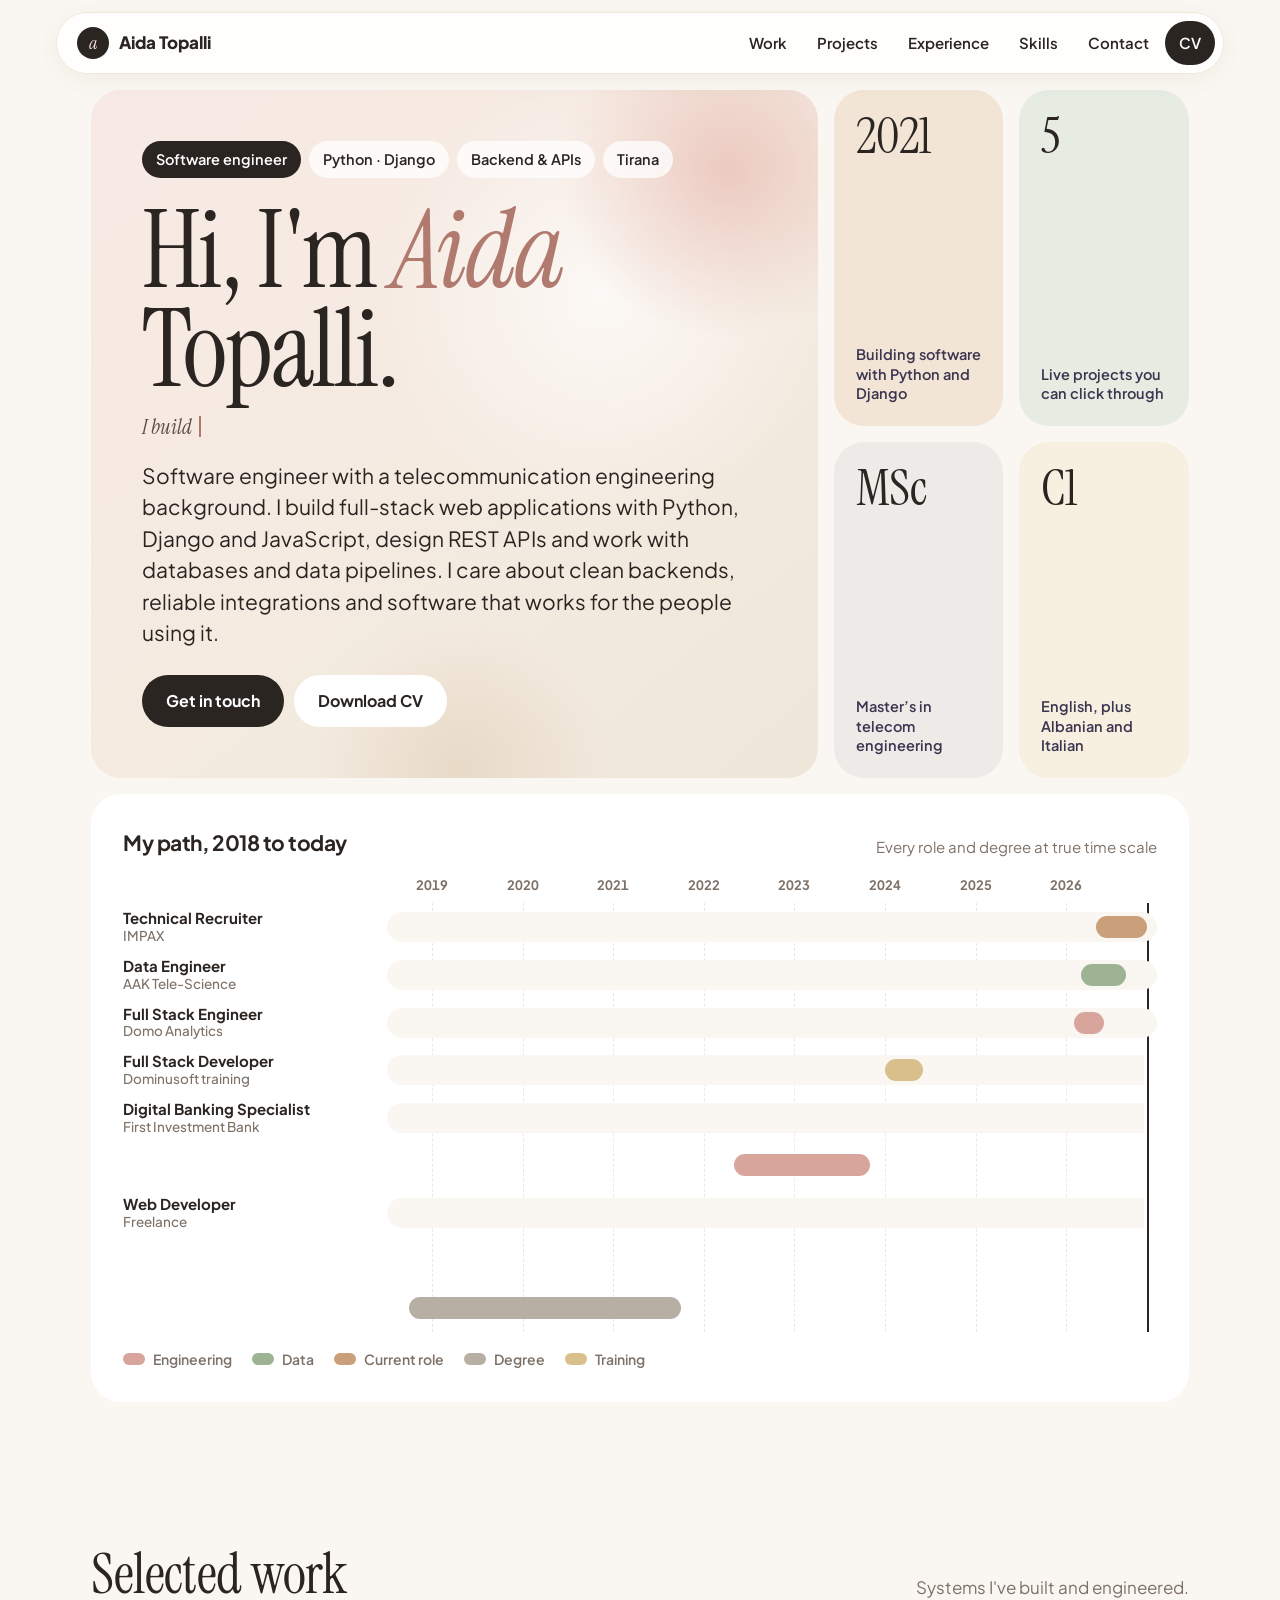
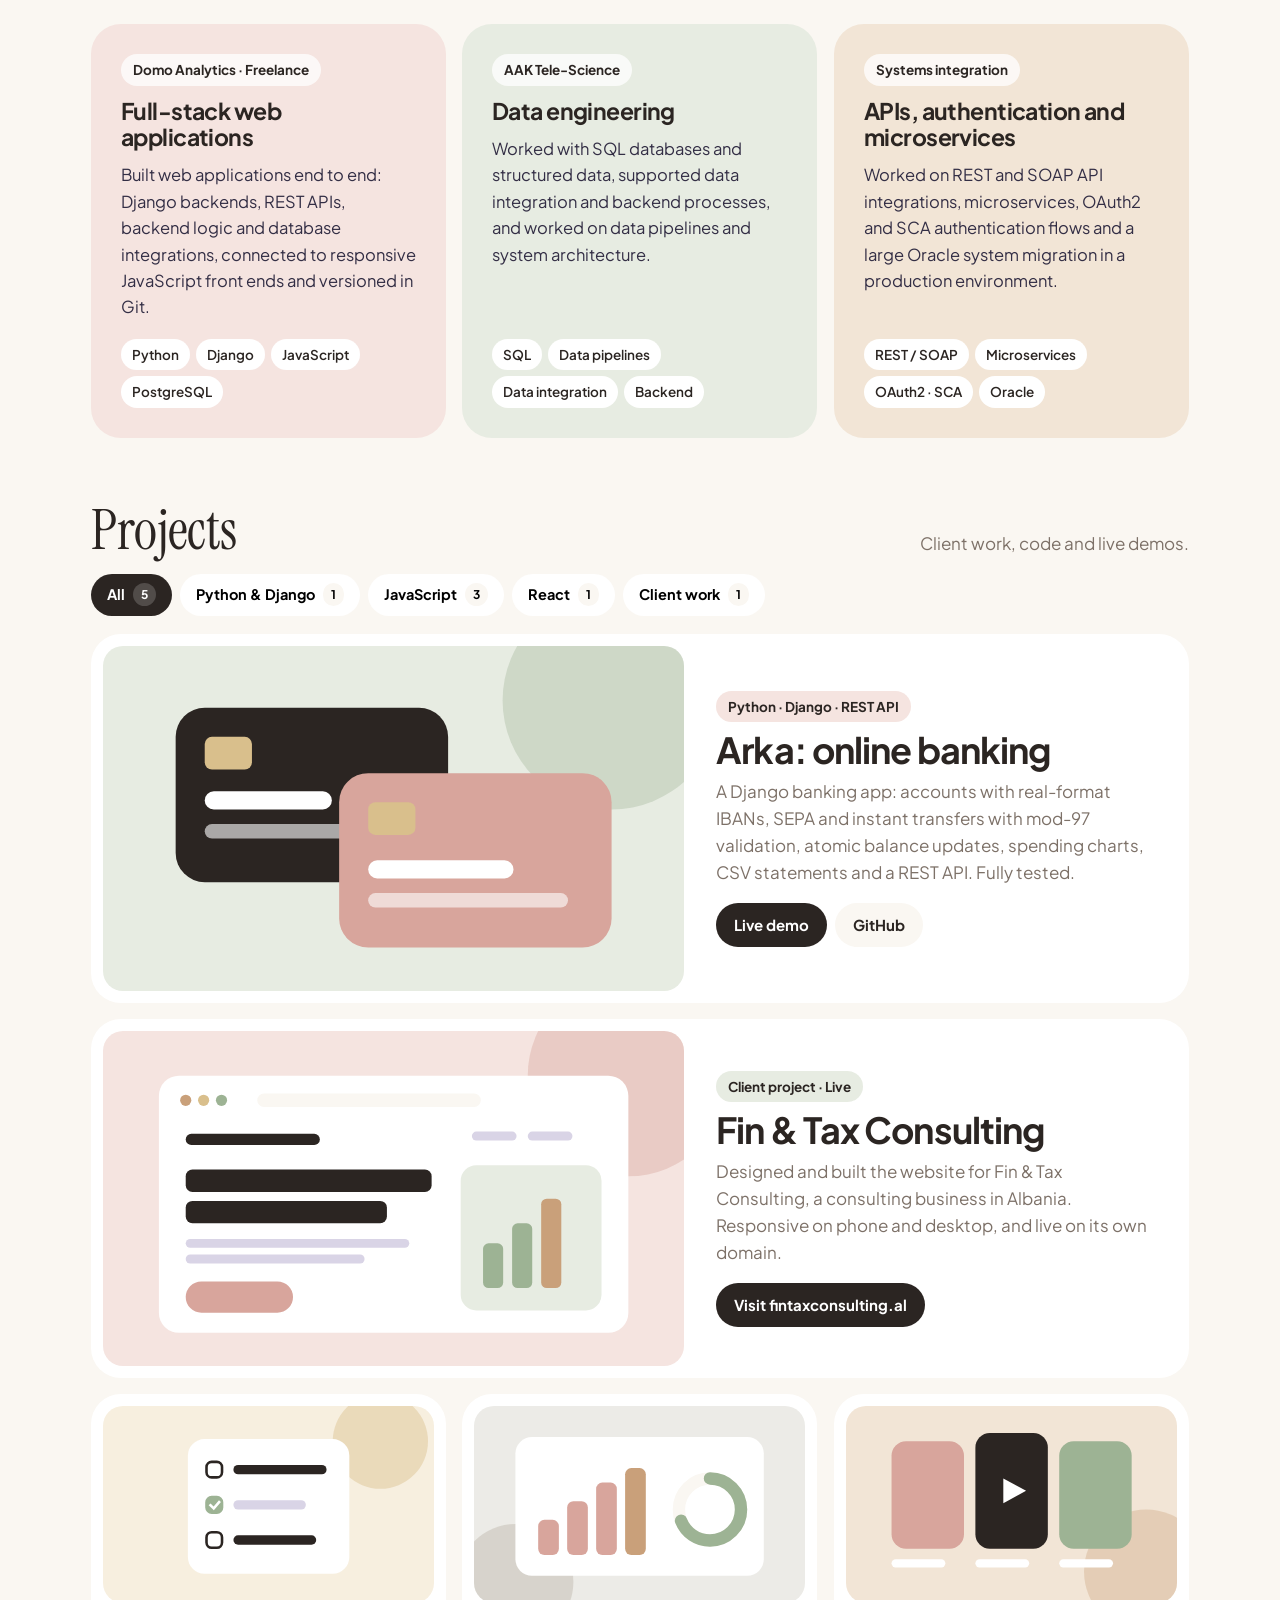
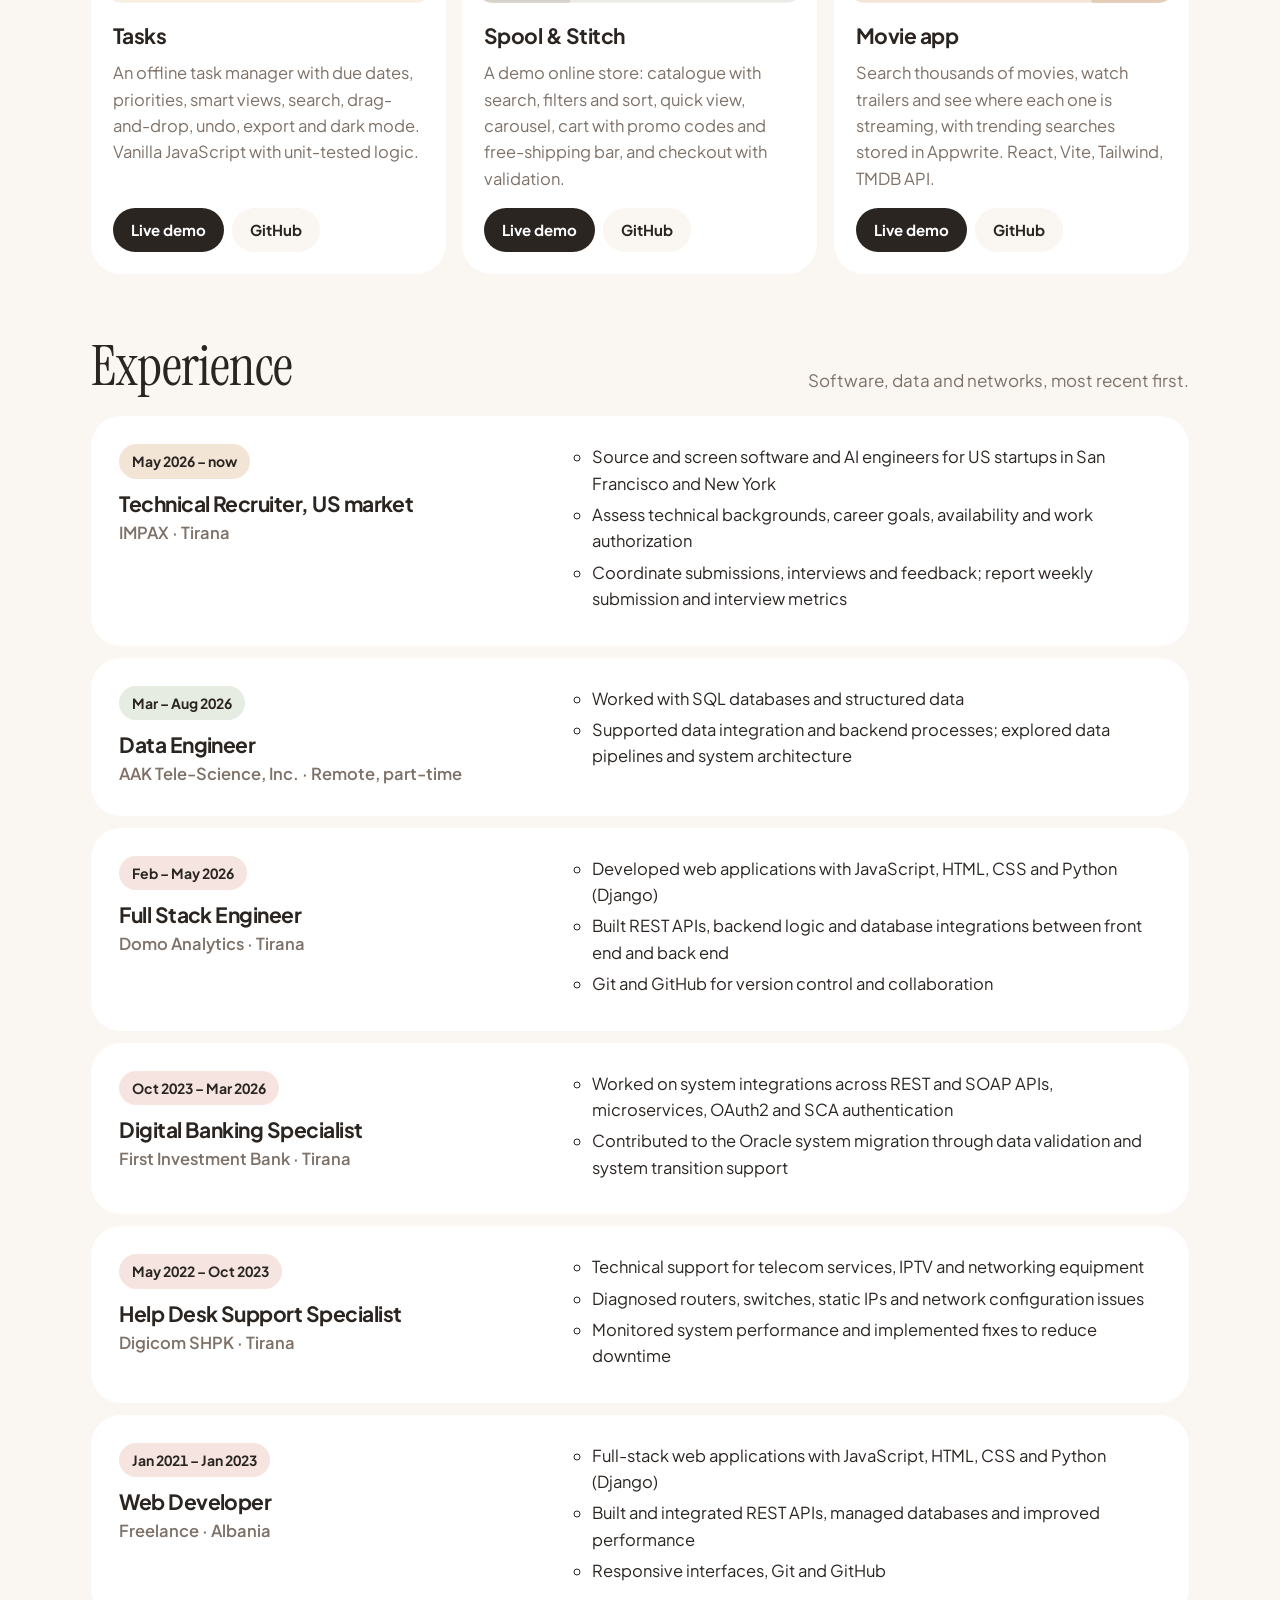
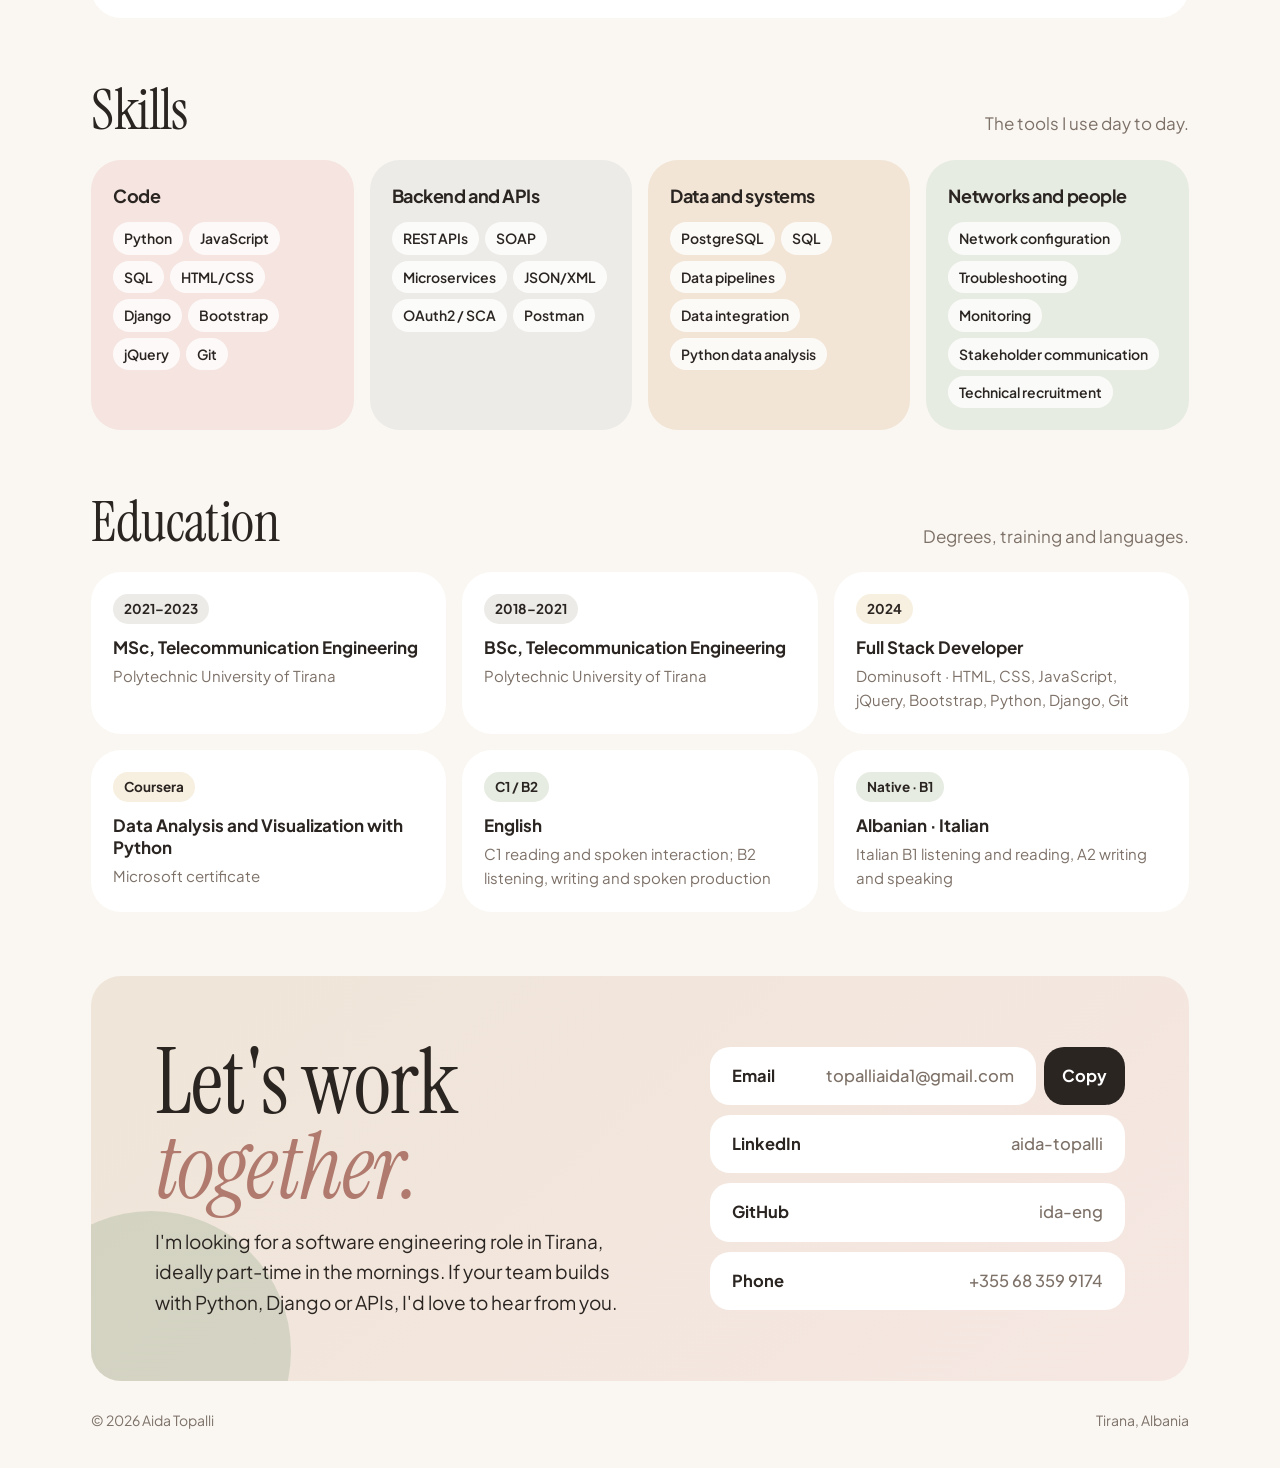
==== commit 5cfdae45: "Fix stat label overflow on landscape tablets Co-Authored-By: Claude Opus 5.5 <noreply@anthropic.com>" ====
--- a/index.html
+++ b/index.html
@@ -52,7 +52,7 @@
 .stats{grid-column:span 4;display:grid;grid-template-columns:repeat(2,minmax(0,1fr));gap:16px}
 .st{border-radius:var(--r);padding:22px;display:flex;flex-direction:column;justify-content:space-between;gap:16px;min-height:150px}
 .st b{white-space:nowrap;font-family:var(--serif);font-weight:400;font-size:clamp(40px,4vw,54px);line-height:.95;letter-spacing:-.01em}
-.st span{font-size:14.5px;line-height:1.35;font-weight:600;color:#3b3550}
+.st span{font-size:14.5px;line-height:1.35;font-weight:600;color:#3b3550;overflow-wrap:break-word}
 .tl{grid-column:1/-1}
 .tl .head{margin-bottom:16px}
 .tl h3{font-size:21px}
@@ -230,7 +230,7 @@
     <div class="stats">
       <div class="st peach"><b>2021</b><span>Building software with Python and Django</span></div>
       <div class="st mint"><b data-count="5">5</b><span>Live projects you can click through</span></div>
-      <div class="st sky"><b>MSc</b><span>Telecommunication Engineering</span></div>
+      <div class="st sky"><b>MSc</b><span>Master’s in telecom engineering</span></div>
       <div class="st butter"><b>C1</b><span>English, plus Albanian and Italian</span></div>
     </div>
 
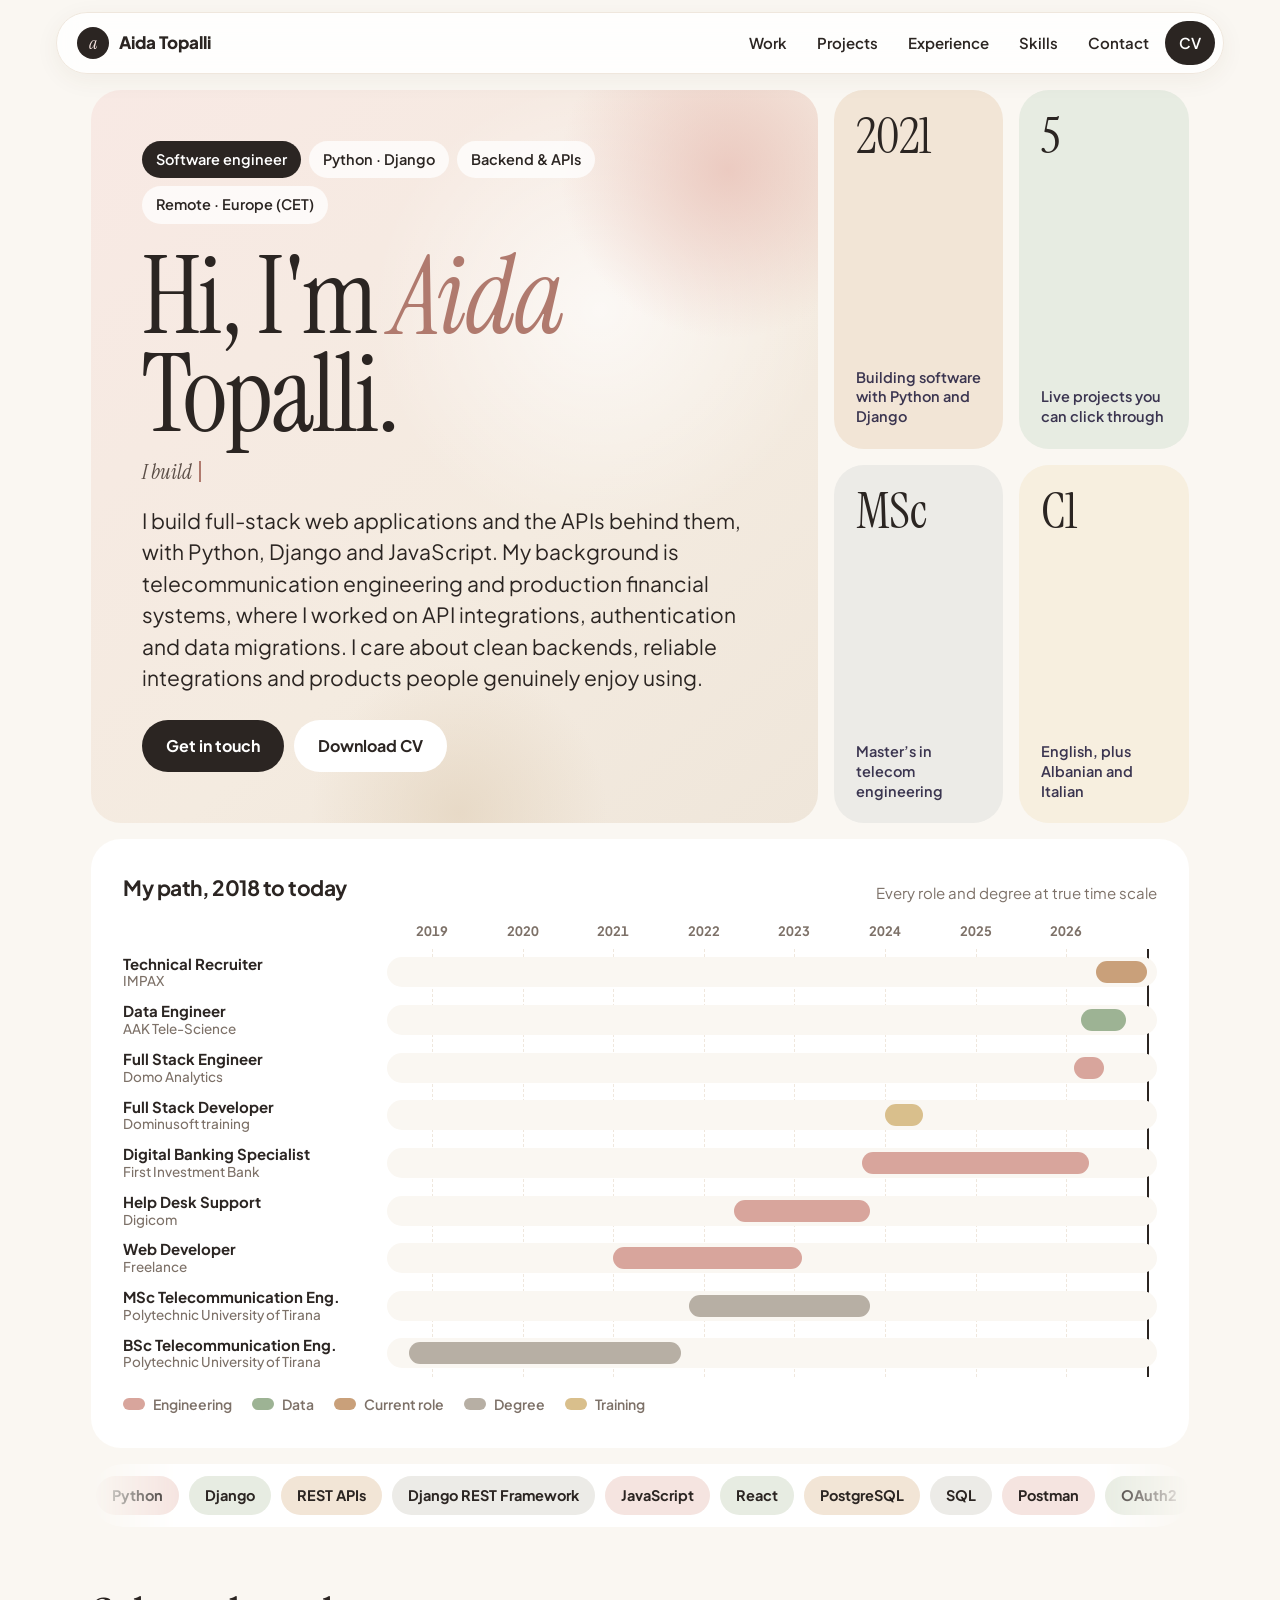
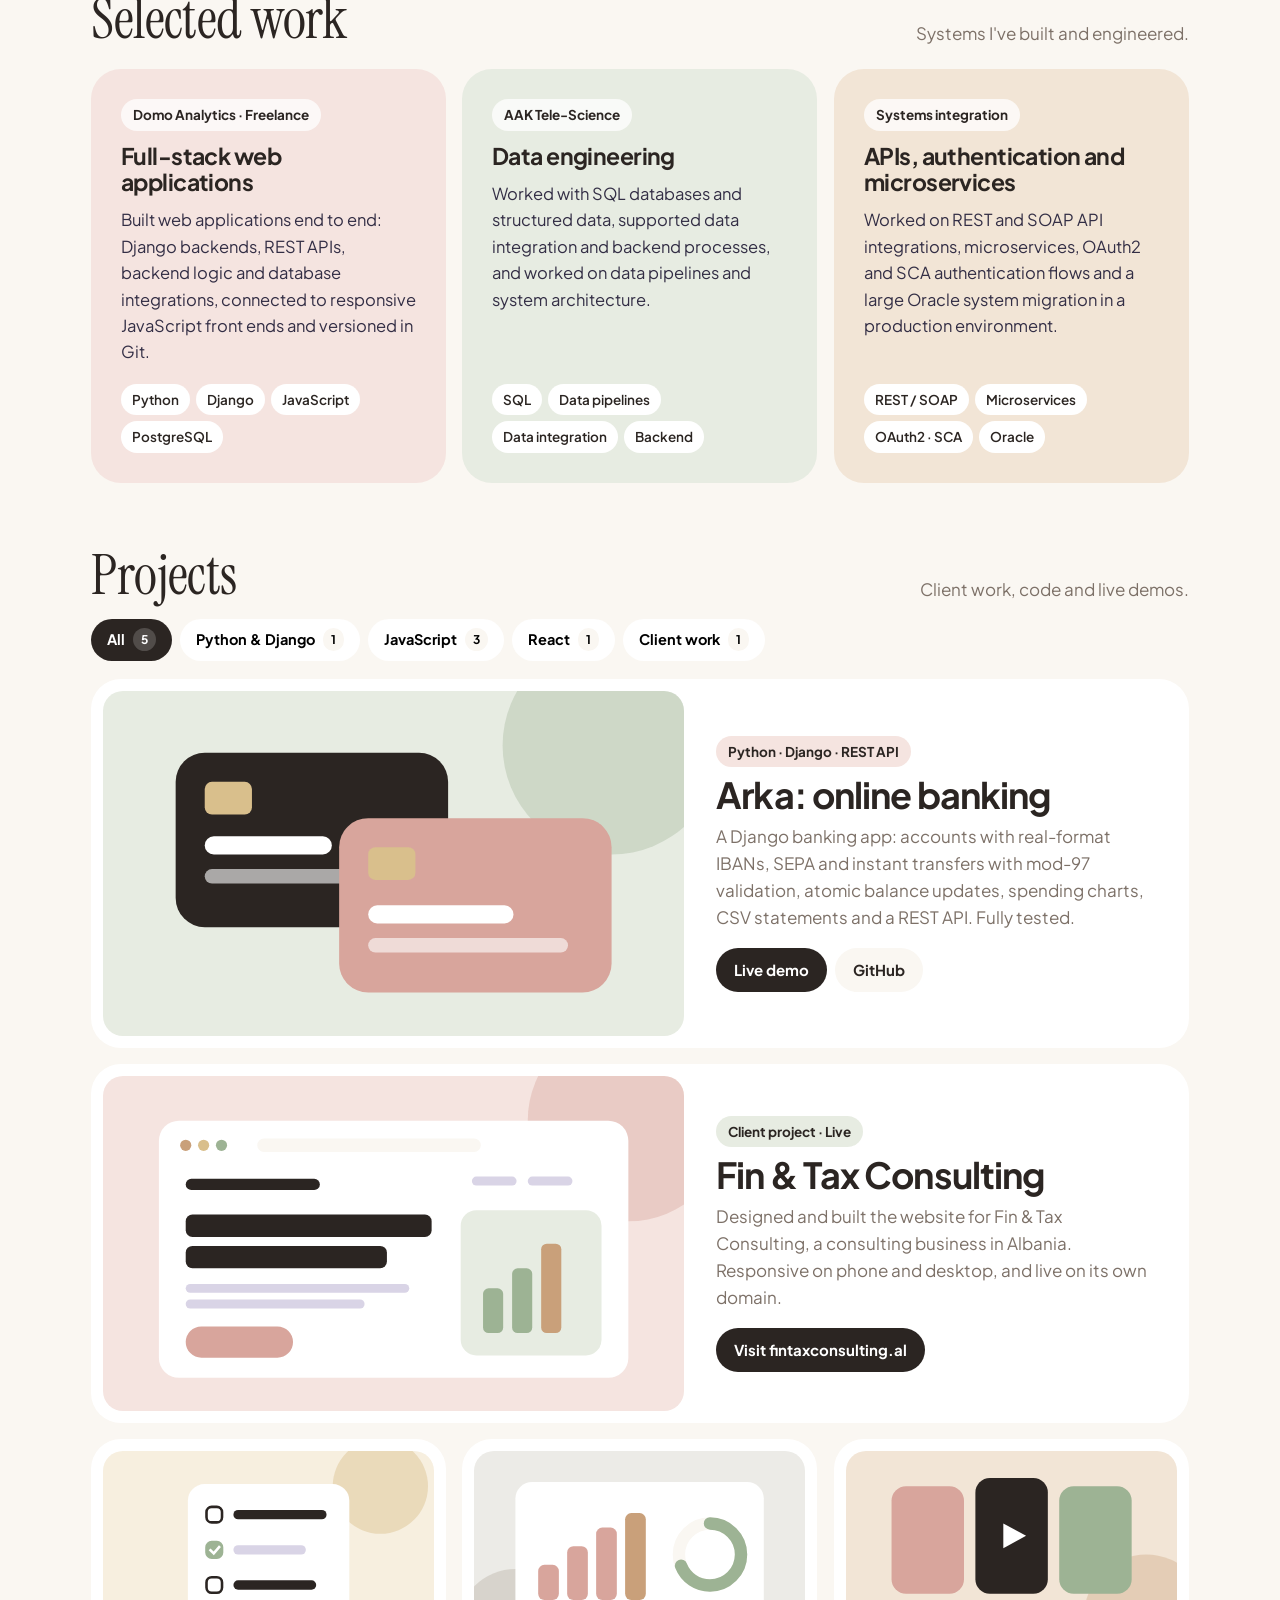
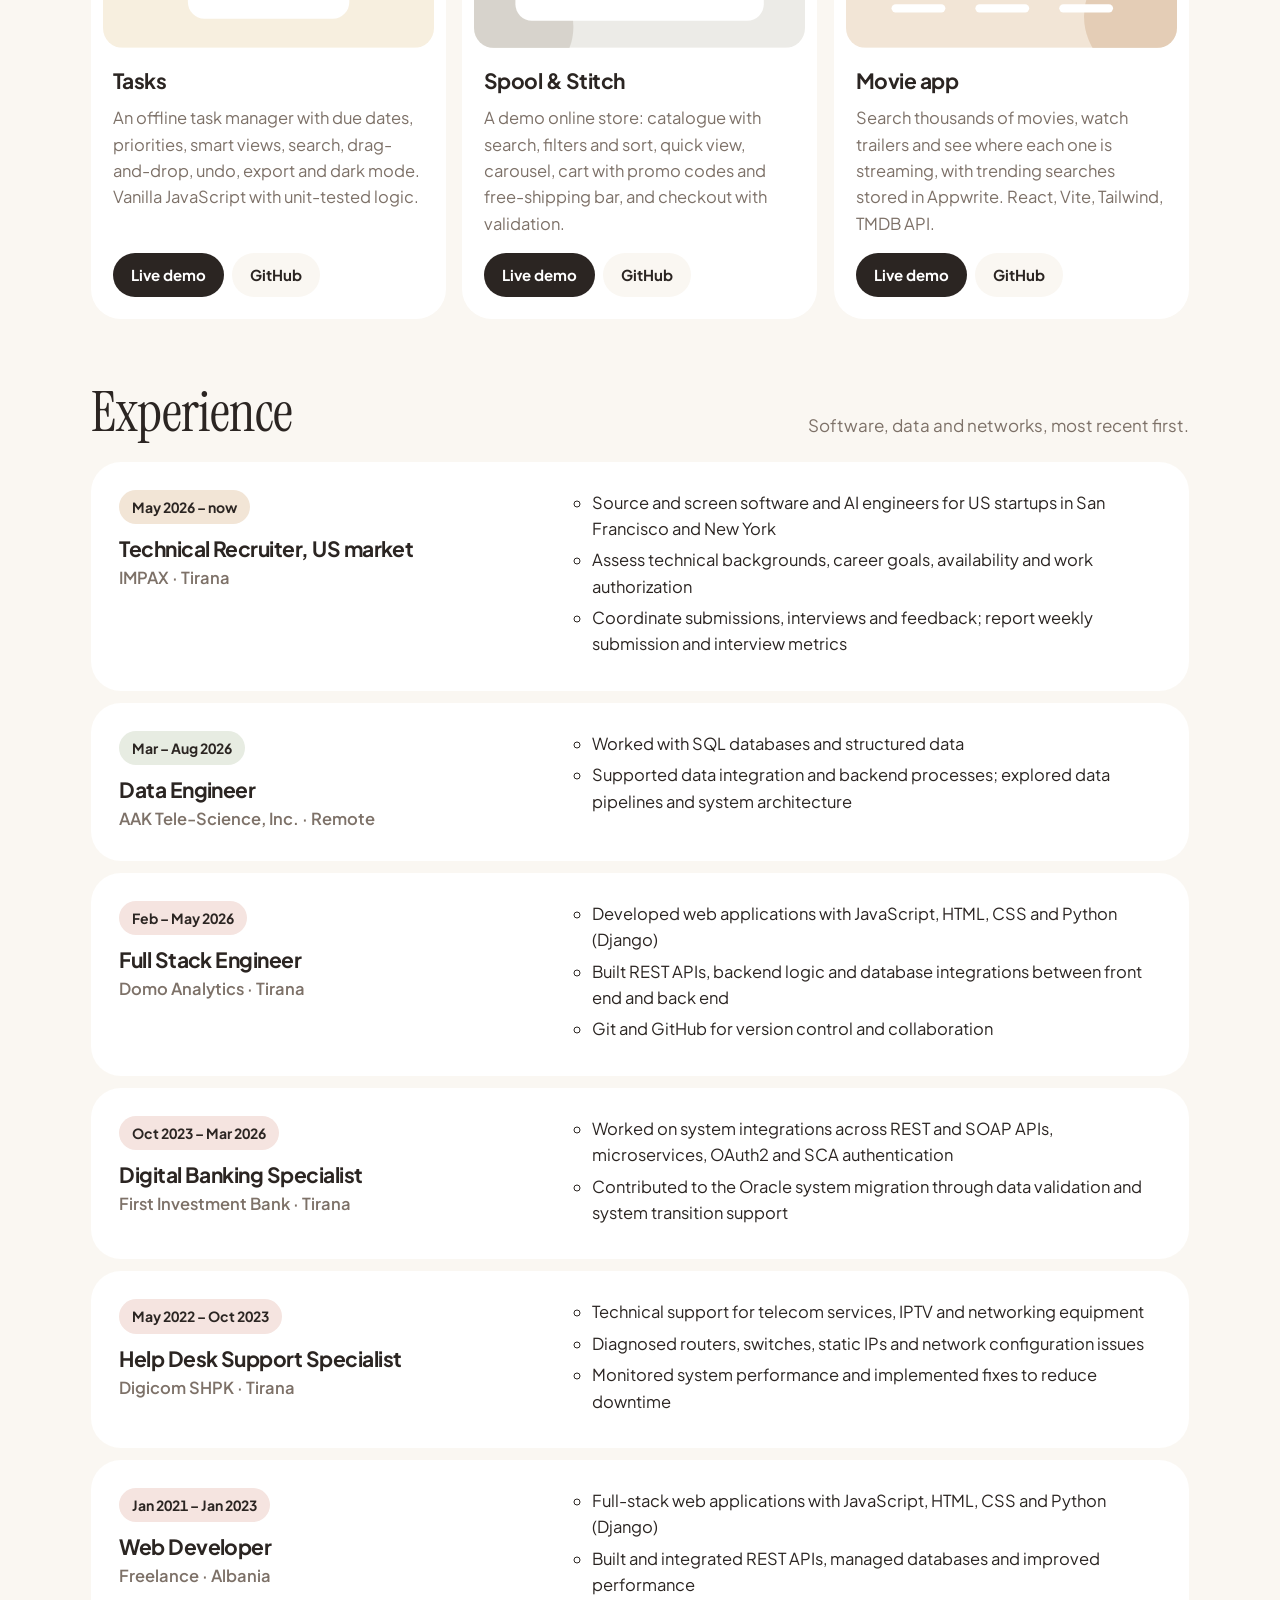
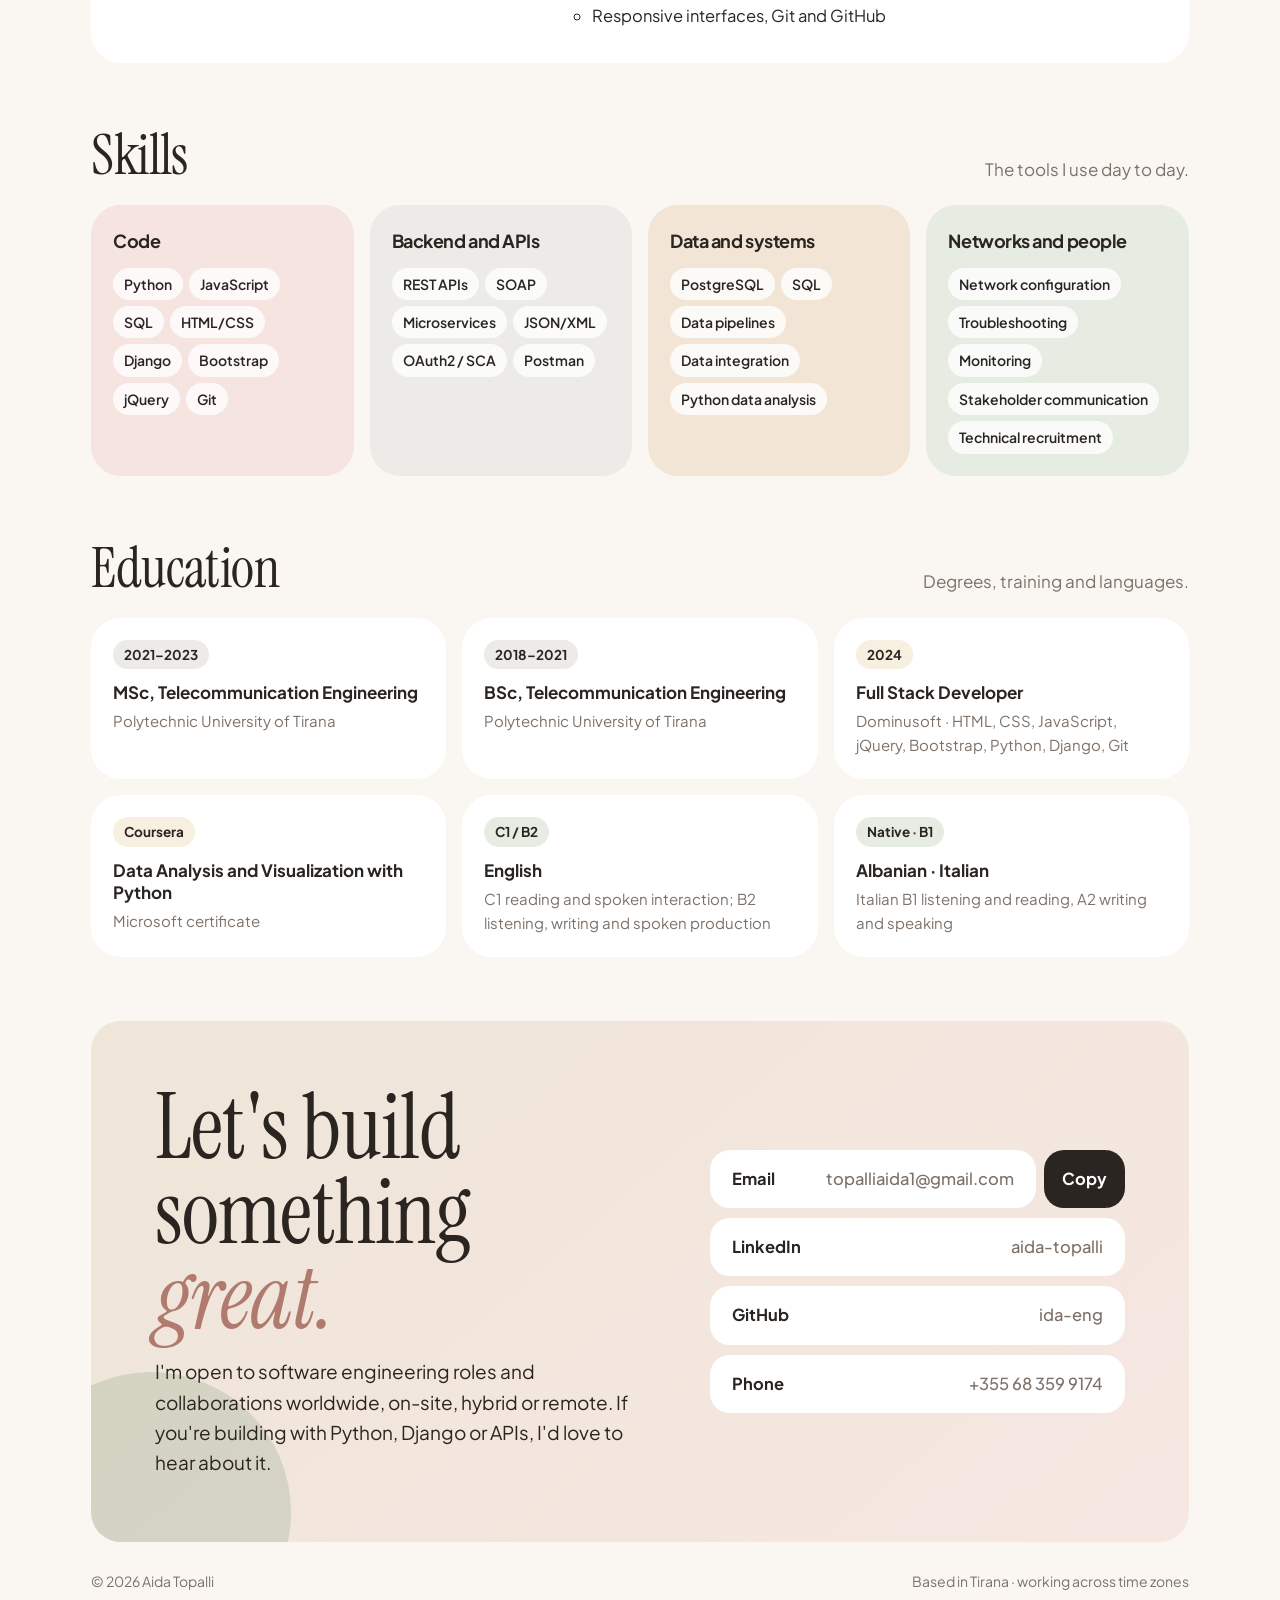
==== commit 7ae1afb3: "Position portfolio for international roles - Remove part-time/Tirana-only wording; open to roles wor" ====
--- a/index.html
+++ b/index.html
@@ -4,7 +4,7 @@
 <meta charset="utf-8">
 <meta name="viewport" content="width=device-width, initial-scale=1">
 <title>Aida Topalli</title>
-<meta name="description" content="Aida Topalli, software engineer in Tirana. Python, Django, REST APIs and data.">
+<meta name="description" content="Aida Topalli, software engineer. Full-stack web applications and REST APIs with Python, Django and JavaScript.">
 <link rel="preconnect" href="https://fonts.googleapis.com">
 <link rel="preconnect" href="https://fonts.gstatic.com" crossorigin>
 <link href="https://fonts.googleapis.com/css2?family=Instrument+Serif:ital@0;1&family=Plus+Jakarta+Sans:wght@400;500;600;700;800&display=swap" rel="stylesheet">
@@ -218,10 +218,10 @@
 <main class="wrap" id="top">
   <div class="bento">
     <div class="hero" id="hero"><span class="glow" aria-hidden="true"></span>
-      <ul class="chips"><li class="on">Software engineer</li><li>Python · Django</li><li>Backend &amp; APIs</li><li>Tirana</li></ul>
+      <ul class="chips"><li class="on">Software engineer</li><li>Python · Django</li><li>Backend &amp; APIs</li><li>Remote · Europe (CET)</li></ul>
       <h1>Hi, I'm <em>Aida</em> Topalli.</h1>
       <p class="typed" aria-live="off">I build <b id="typed">Django backends</b><i class="caret" aria-hidden="true"></i></p>
-      <p>Software engineer with a telecommunication engineering background. I build full-stack web applications with Python, Django and JavaScript, design REST APIs and work with databases and data pipelines. I care about clean backends, reliable integrations and software that works for the people using it.</p>
+      <p>I build full-stack web applications and the APIs behind them, with Python, Django and JavaScript. My background is telecommunication engineering and production financial systems, where I worked on API integrations, authentication and data migrations. I care about clean backends, reliable integrations and products people genuinely enjoy using.</p>
       <div class="btns">
         <a class="btn dark" href="#contact">Get in touch</a>
         <a class="btn" href="AidaTOPALLI.pdf">Download CV</a>
@@ -229,7 +229,7 @@
     </div>
     <div class="stats">
       <div class="st peach"><b>2021</b><span>Building software with Python and Django</span></div>
-      <div class="st mint"><b data-count="5">5</b><span>Live projects you can click through</span></div>
+      <div class="st mint"><b data-count="0" id="projCount">0</b><span>Live projects you can click through</span></div>
       <div class="st sky"><b>MSc</b><span>Master’s in telecom engineering</span></div>
       <div class="st butter"><b>C1</b><span>English, plus Albanian and Italian</span></div>
     </div>
@@ -276,11 +276,11 @@
   <section id="projects">
     <div class="head"><h2>Projects</h2><p>Client work, code and live demos.</p></div>
     <div class="pfilter" role="group" aria-label="Filter projects">
-      <button type="button" class="on" data-f="all" aria-pressed="true">All <em>5</em></button>
-      <button type="button" data-f="python" aria-pressed="false">Python &amp; Django <em>1</em></button>
-      <button type="button" data-f="javascript" aria-pressed="false">JavaScript <em>3</em></button>
-      <button type="button" data-f="react" aria-pressed="false">React <em>1</em></button>
-      <button type="button" data-f="client" aria-pressed="false">Client work <em>1</em></button>
+      <button type="button" class="on" data-f="all" aria-pressed="true">All <em></em></button>
+      <button type="button" data-f="python" aria-pressed="false">Python &amp; Django <em></em></button>
+      <button type="button" data-f="javascript" aria-pressed="false">JavaScript <em></em></button>
+      <button type="button" data-f="react" aria-pressed="false">React <em></em></button>
+      <button type="button" data-f="client" aria-pressed="false">Client work <em></em></button>
     </div>
     <div class="proj">
       <article class="p feat" data-tags="python">
@@ -335,8 +335,8 @@
 
   <div class="contact" id="contact">
     <div>
-      <h2>Let's work <em>together.</em></h2>
-      <p>I'm looking for a software engineering role in Tirana, ideally part-time in the mornings. If your team builds with Python, Django or APIs, I'd love to hear from you.</p>
+      <h2>Let's build something <em>great.</em></h2>
+      <p>I'm open to software engineering roles and collaborations worldwide, on-site, hybrid or remote. If you're building with Python, Django or APIs, I'd love to hear about it.</p>
     </div>
     <ul class="clist">
       <li class="mailrow"><a href="mailto:topalliaida1@gmail.com">Email <em>topalliaida1@gmail.com</em></a><button type="button" class="copy" id="copyMail" aria-label="Copy email address">Copy</button></li>
@@ -349,7 +349,7 @@
 
 <button class="totop" id="toTop" type="button" aria-label="Back to top">↑</button>
 <div class="toast" id="toast" role="status" hidden></div>
-<footer><div class="wrap"><span>© 2026 Aida Topalli</span><span>Tirana, Albania</span></div></footer>
+<footer><div class="wrap"><span>© 2026 Aida Topalli</span><span>Based in Tirana · working across time zones</span></div></footer>
 
 <script>
 {
@@ -374,7 +374,7 @@
 
 const jobs=[
   {w:"May 2026 – now",c:"peach",l:"Tirana",t:"Technical Recruiter, US market",o:"IMPAX",p:["Source and screen software and AI engineers for US startups in San Francisco and New York","Assess technical backgrounds, career goals, availability and work authorization","Coordinate submissions, interviews and feedback; report weekly submission and interview metrics"]},
-  {w:"Mar – Aug 2026",c:"mint",l:"Remote, part-time",t:"Data Engineer",o:"AAK Tele-Science, Inc.",p:["Worked with SQL databases and structured data","Supported data integration and backend processes; explored data pipelines and system architecture"]},
+  {w:"Mar – Aug 2026",c:"mint",l:"Remote",t:"Data Engineer",o:"AAK Tele-Science, Inc.",p:["Worked with SQL databases and structured data","Supported data integration and backend processes; explored data pipelines and system architecture"]},
   {w:"Feb – May 2026",c:"lav",l:"Tirana",t:"Full Stack Engineer",o:"Domo Analytics",p:["Developed web applications with JavaScript, HTML, CSS and Python (Django)","Built REST APIs, backend logic and database integrations between front end and back end","Git and GitHub for version control and collaboration"]},
   {w:"Oct 2023 – Mar 2026",c:"lav",l:"Tirana",t:"Digital Banking Specialist",o:"First Investment Bank",p:["Worked on system integrations across REST and SOAP APIs, microservices, OAuth2 and SCA authentication","Contributed to the Oracle system migration through data validation and system transition support"]},
   {w:"May 2022 – Oct 2023",c:"lav",l:"Tirana",t:"Help Desk Support Specialist",o:"Digicom SHPK",p:["Technical support for telecom services, IPTV and networking equipment","Diagnosed routers, switches, static IPs and network configuration issues","Monitored system performance and implemented fixes to reduce downtime"]},
@@ -488,6 +488,19 @@
 // timeline bar tooltips
 document.querySelectorAll('#rows .b').forEach(b=>{const lab=b.closest('.row').querySelector('.lab');b.dataset.tip=b.title;b.removeAttribute('title')});
 
+// project counts are computed from the cards, so new projects update everything automatically
+{
+  const all=[...document.querySelectorAll('.proj .p')];
+  document.querySelectorAll('.pfilter button').forEach(b=>{
+    const f=b.dataset.f;
+    const n=f==='all'?all.length:all.filter(c=>(c.dataset.tags||'').split(' ').includes(f)).length;
+    b.querySelector('em').textContent=n;
+    b.hidden=n===0;
+  });
+  const live=all.filter(c=>c.querySelector('.links a')).length;
+  const pc=$('projCount');pc.dataset.count=live;pc.textContent=live;
+}
+
 // count-up for stat numbers when they come into view
 if(!reduce){
   document.querySelectorAll('[data-count]').forEach(n=>{
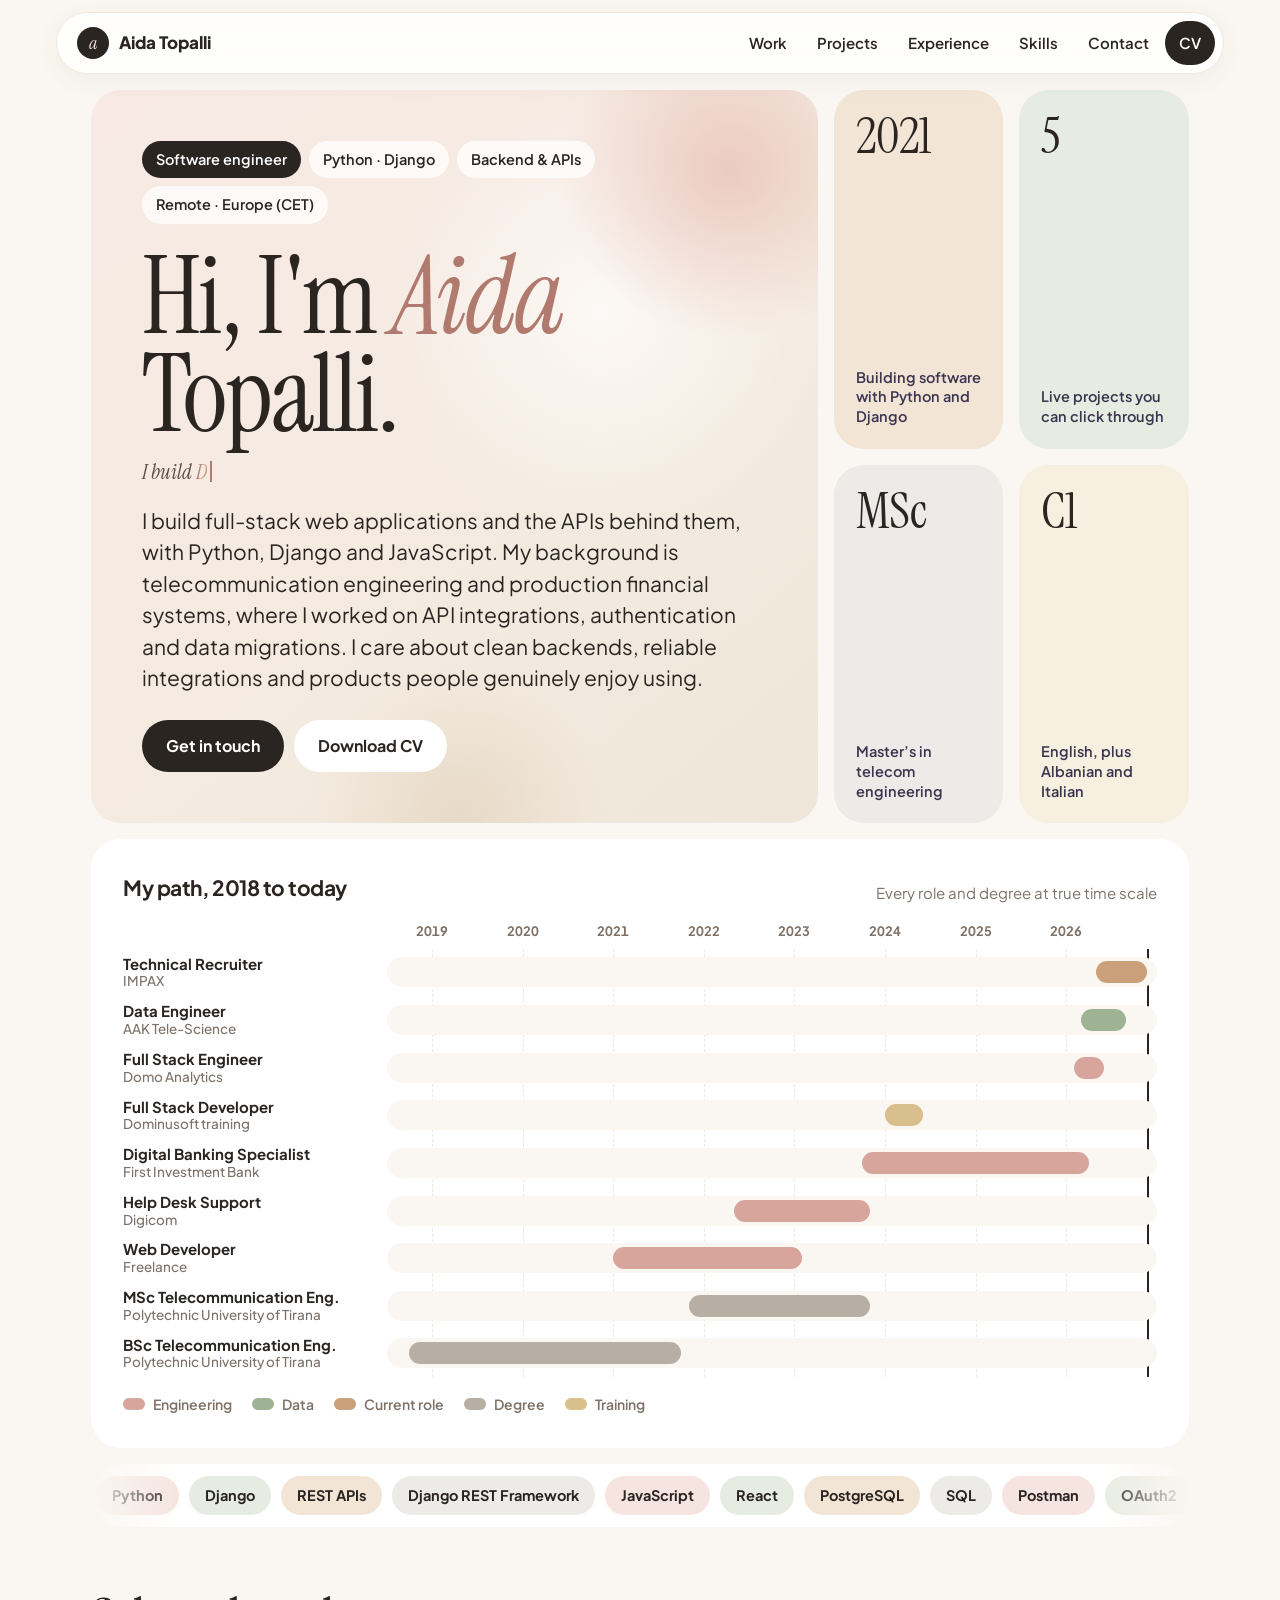
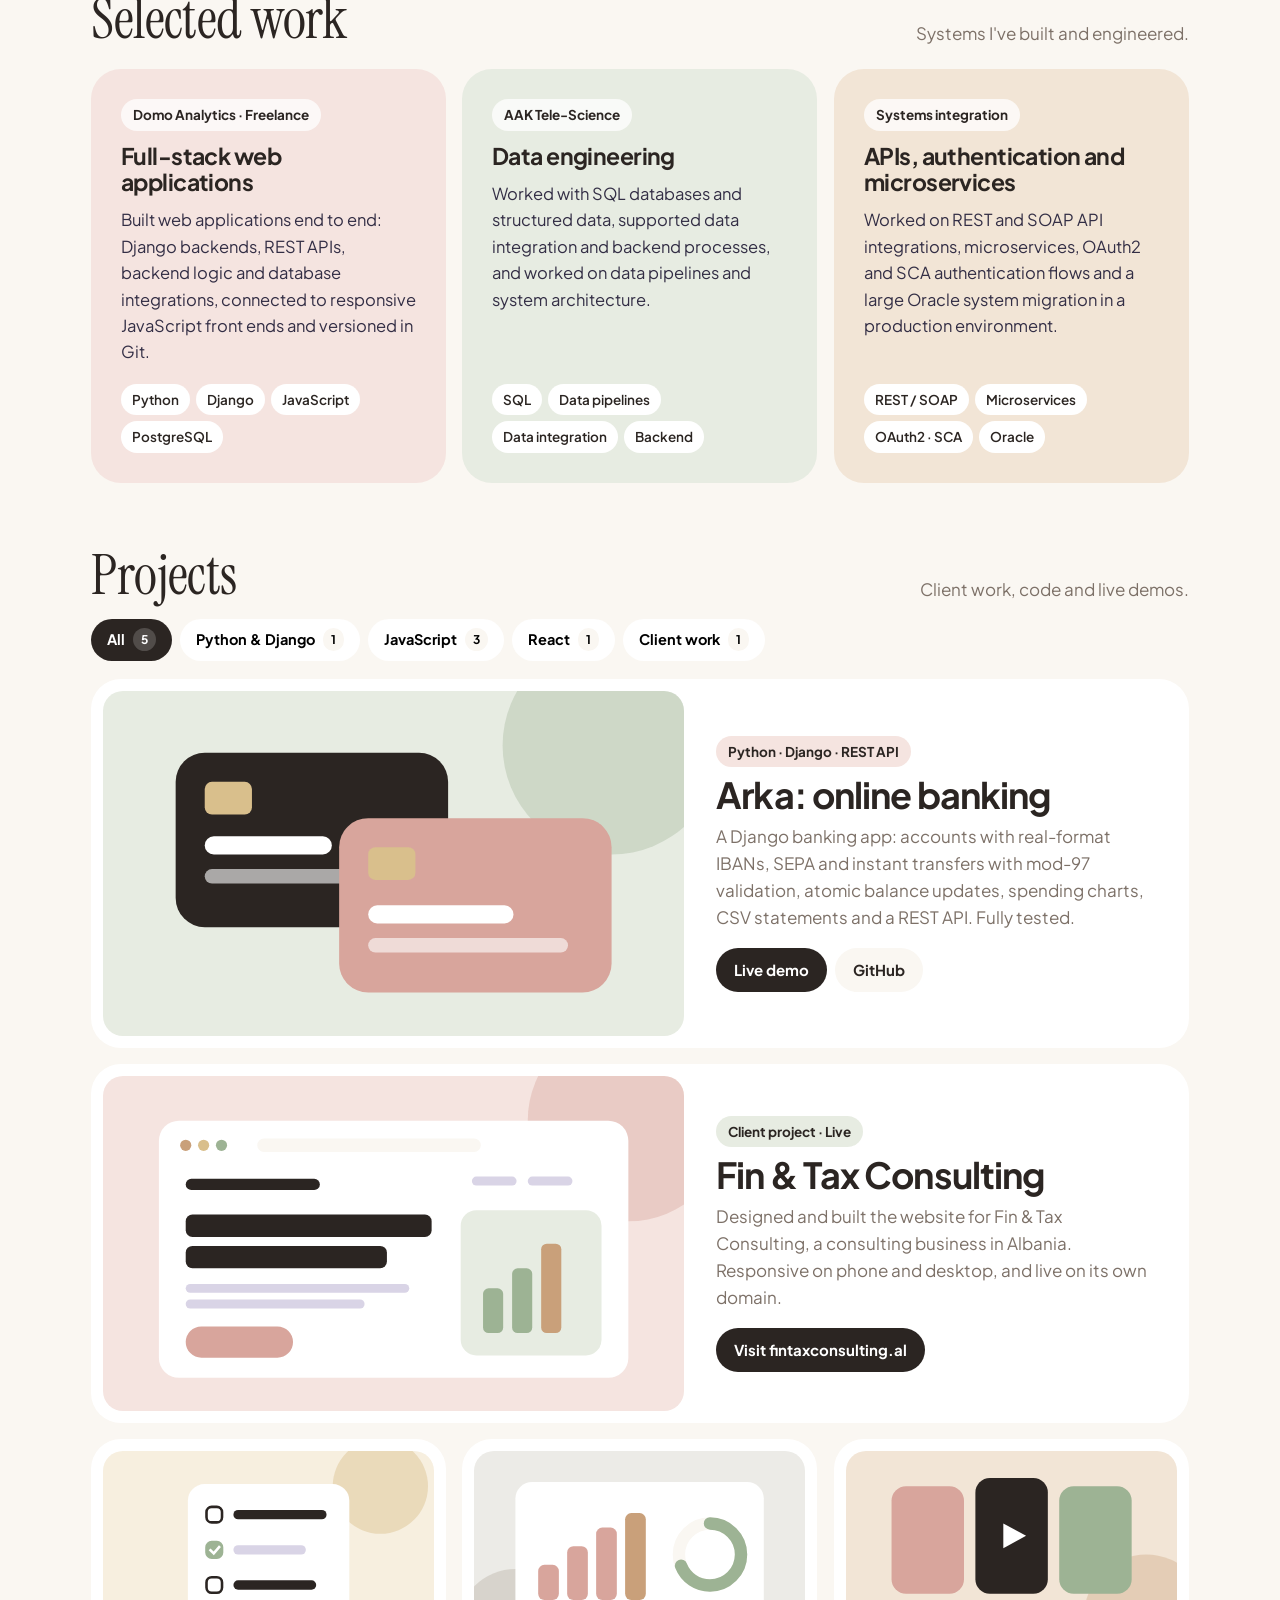
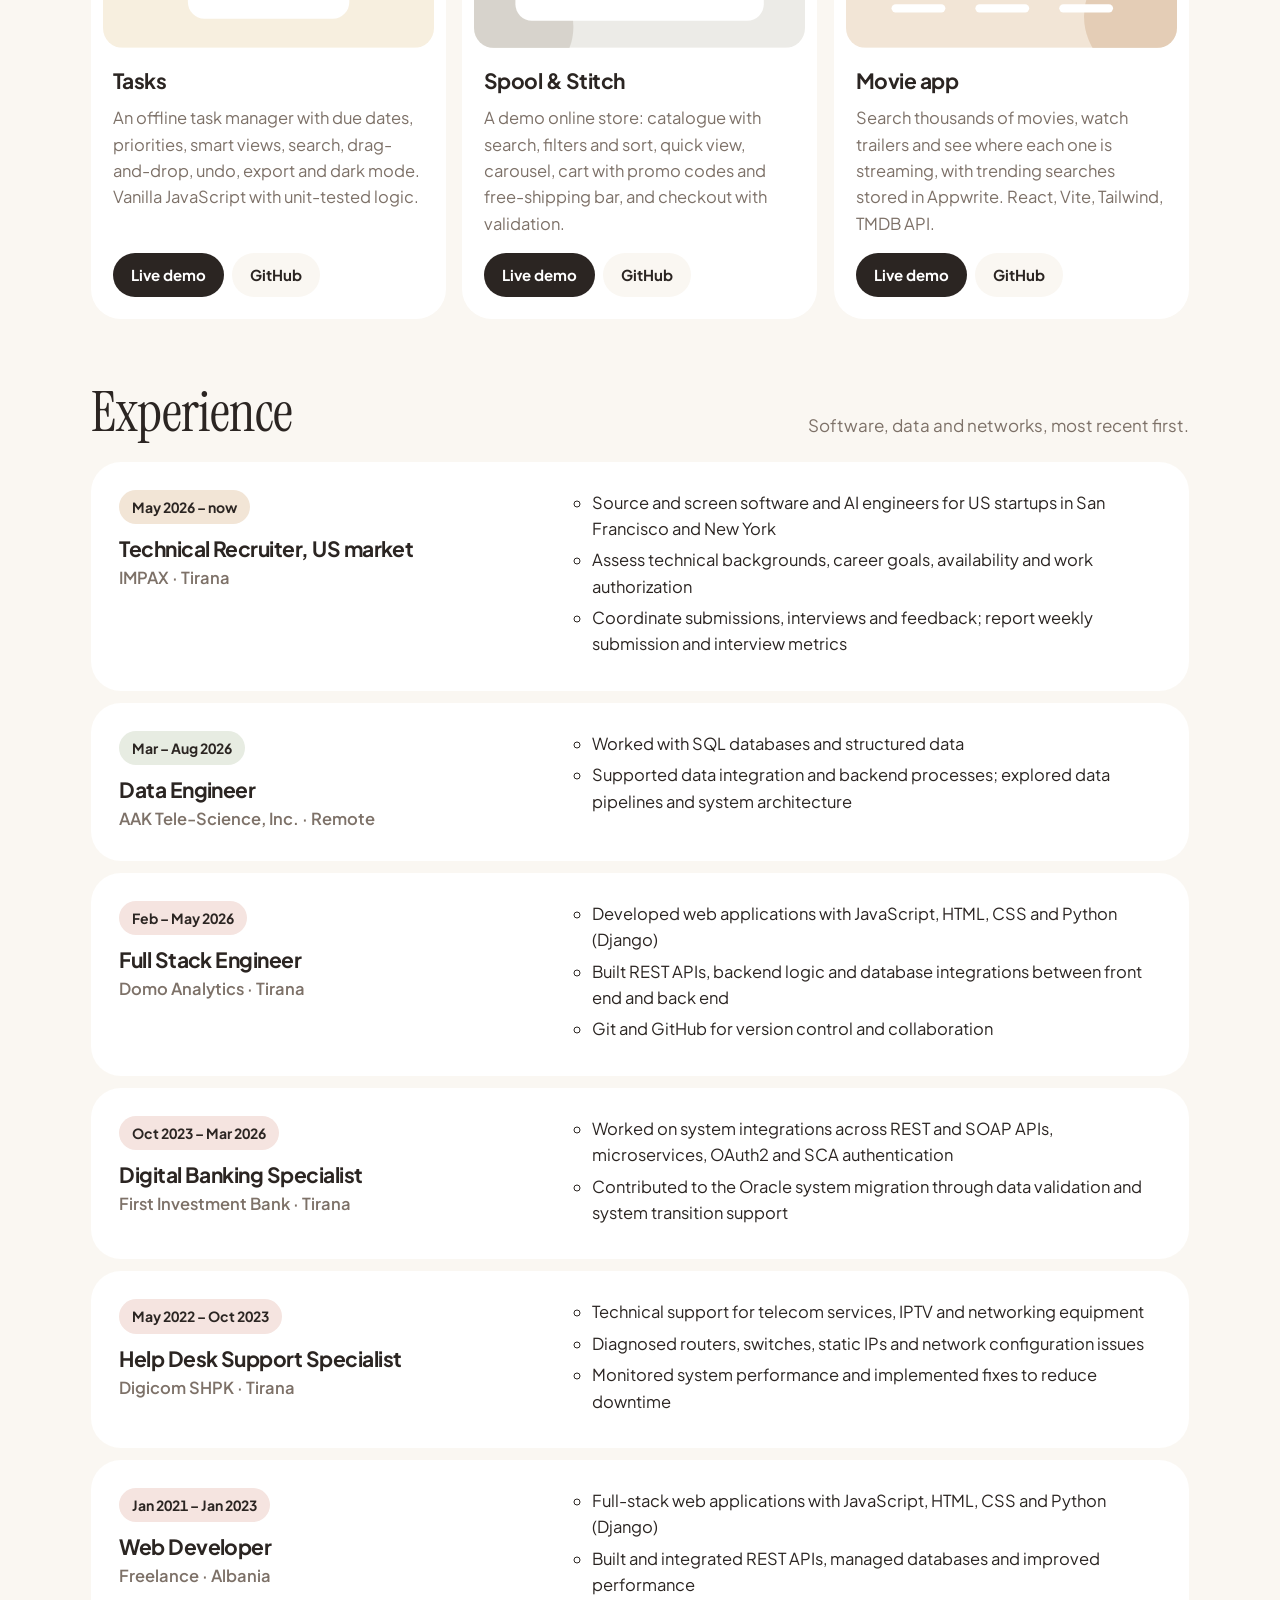
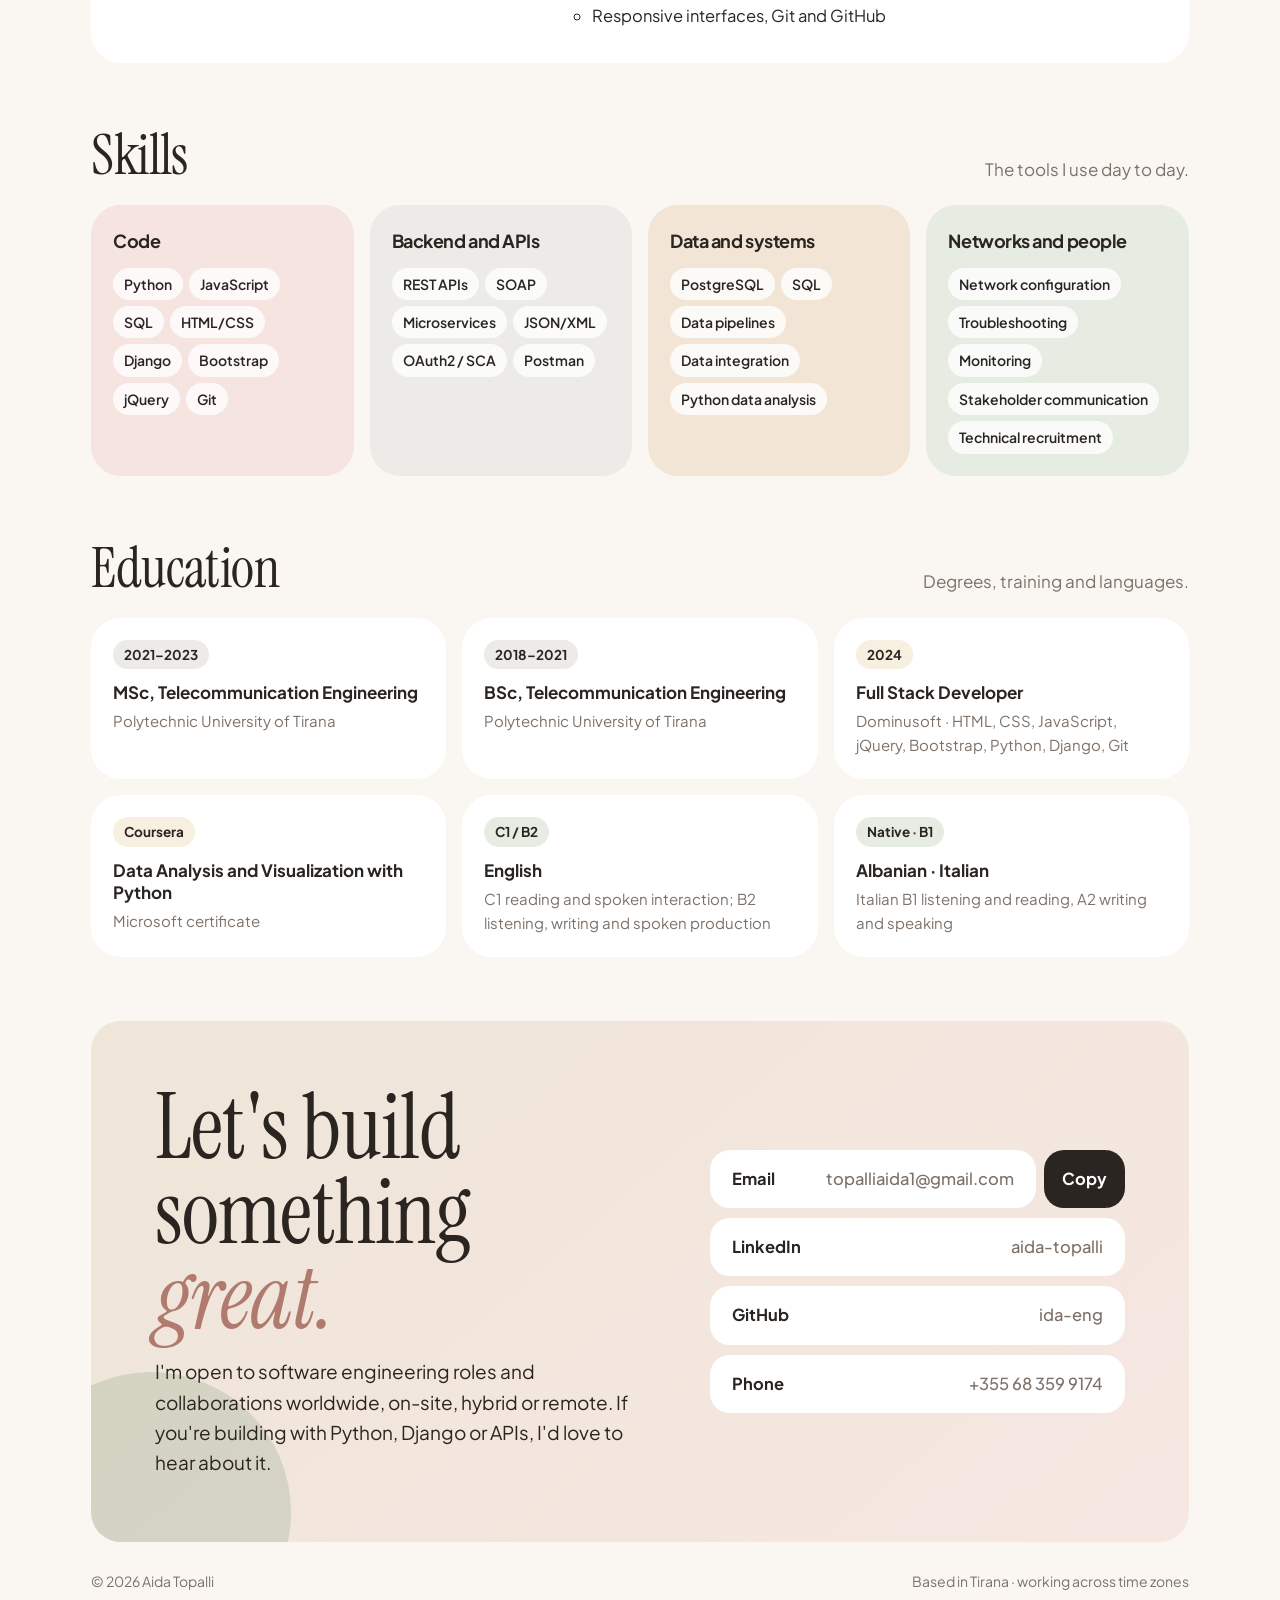
==== commit bc4450c4: "Older iOS Safari: prevent sideways overflow and text inflation Co-Authored-By: Claude Opus 5.5 <nore" ====
--- a/index.html
+++ b/index.html
@@ -18,7 +18,8 @@
 :root{color-scheme:light;--bg:#faf7f2;--ink:#2b2522;--mute:#7d7168;--card:#ffffff;--line:#efe7dd;--lav:#f5e4e0;--lav2:#d8a59c;--mint:#e7ece2;--mint2:#9db394;--peach:#f2e5d6;--peach2:#c9a07a;--butter:#f7efdf;--butter2:#d9bf8c;--sky:#ecebe7;--sky2:#b7afa4;--r:30px;--serif:"Instrument Serif",Georgia,serif}
 *{box-sizing:border-box;min-width:0}
 html{scroll-padding-top:96px;scroll-behavior:smooth}
-body{margin:0;background:var(--bg);color:var(--ink);font:16.5px/1.6 "Plus Jakarta Sans",system-ui,sans-serif;overflow-x:clip;-webkit-font-smoothing:antialiased}
+html{-webkit-text-size-adjust:100%}
+body{margin:0;background:var(--bg);color:var(--ink);font:16.5px/1.6 "Plus Jakarta Sans",system-ui,sans-serif;overflow-x:hidden;overflow-x:clip;-webkit-font-smoothing:antialiased}
 a{color:inherit}
 .wrap{max-width:1200px;margin:0 auto;padding:0 max(4vw,16px)}
 section{padding:clamp(36px,5vw,72px) 0 0}
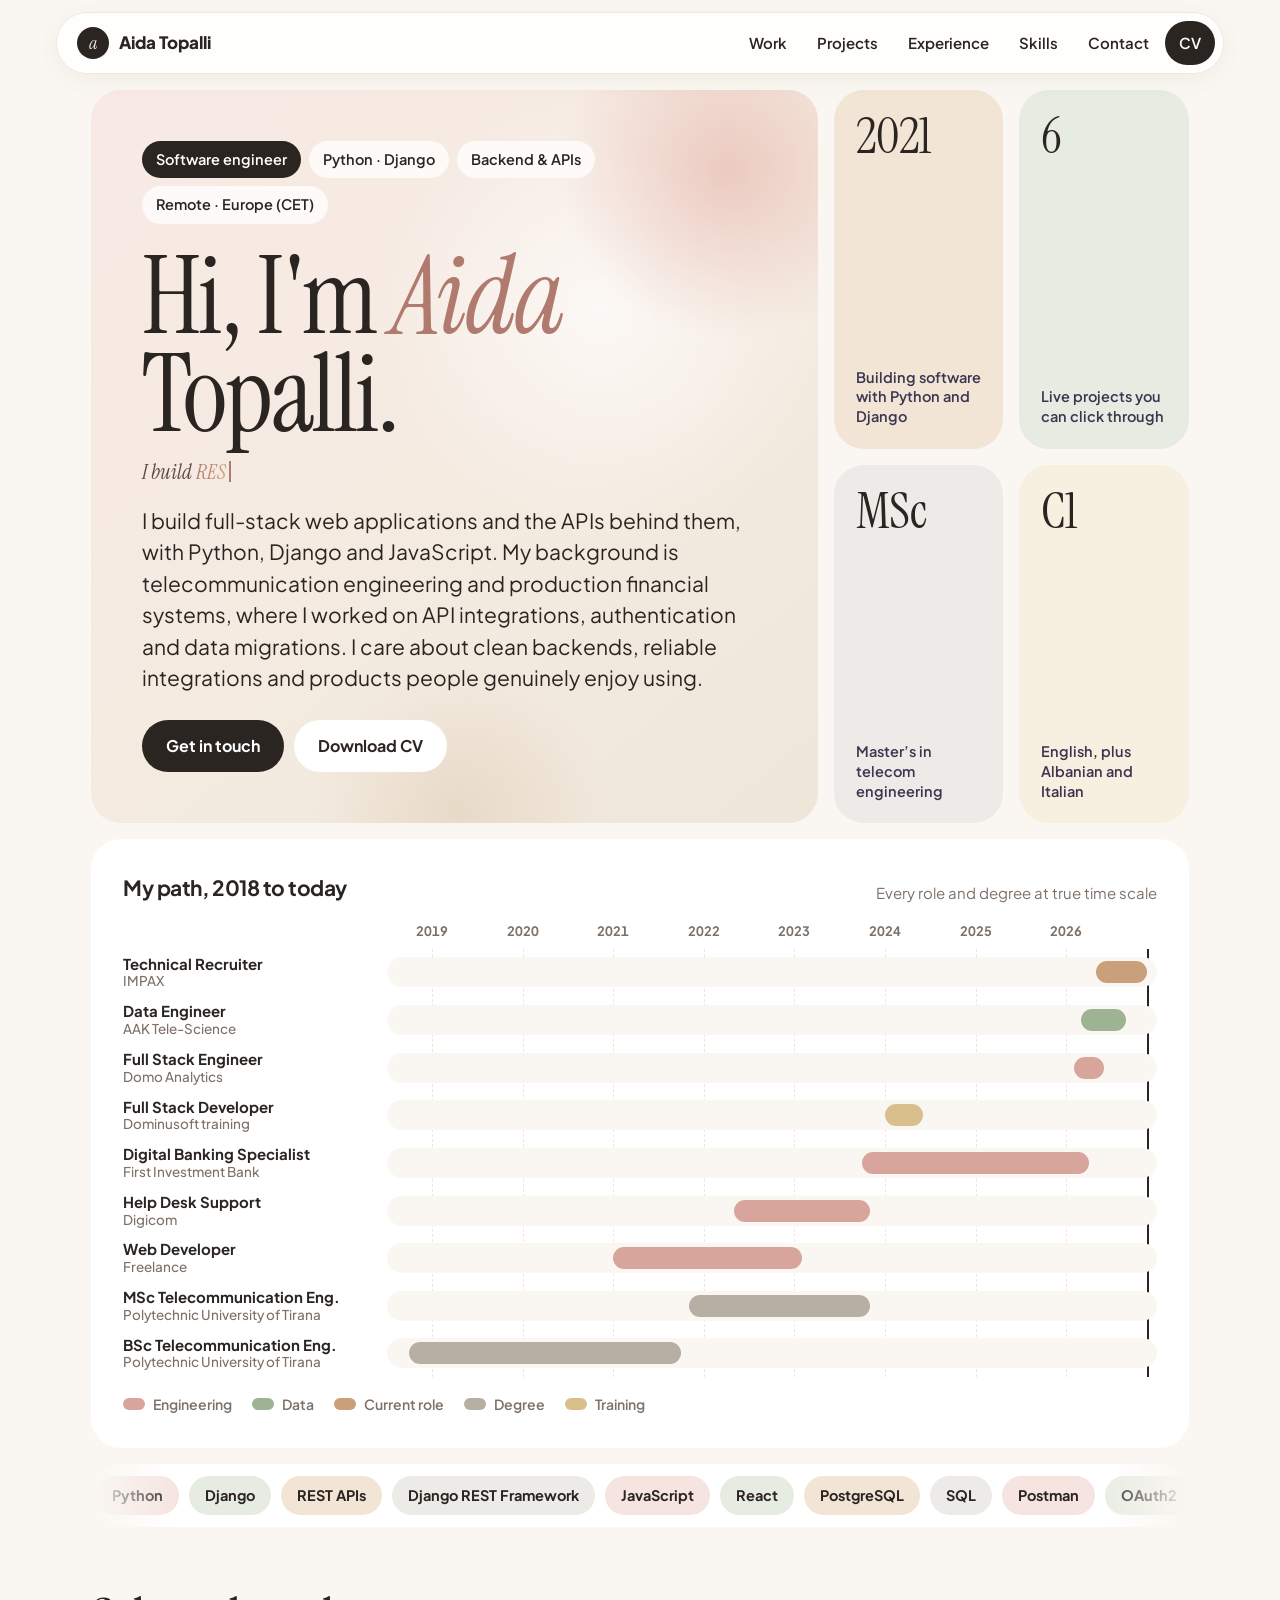
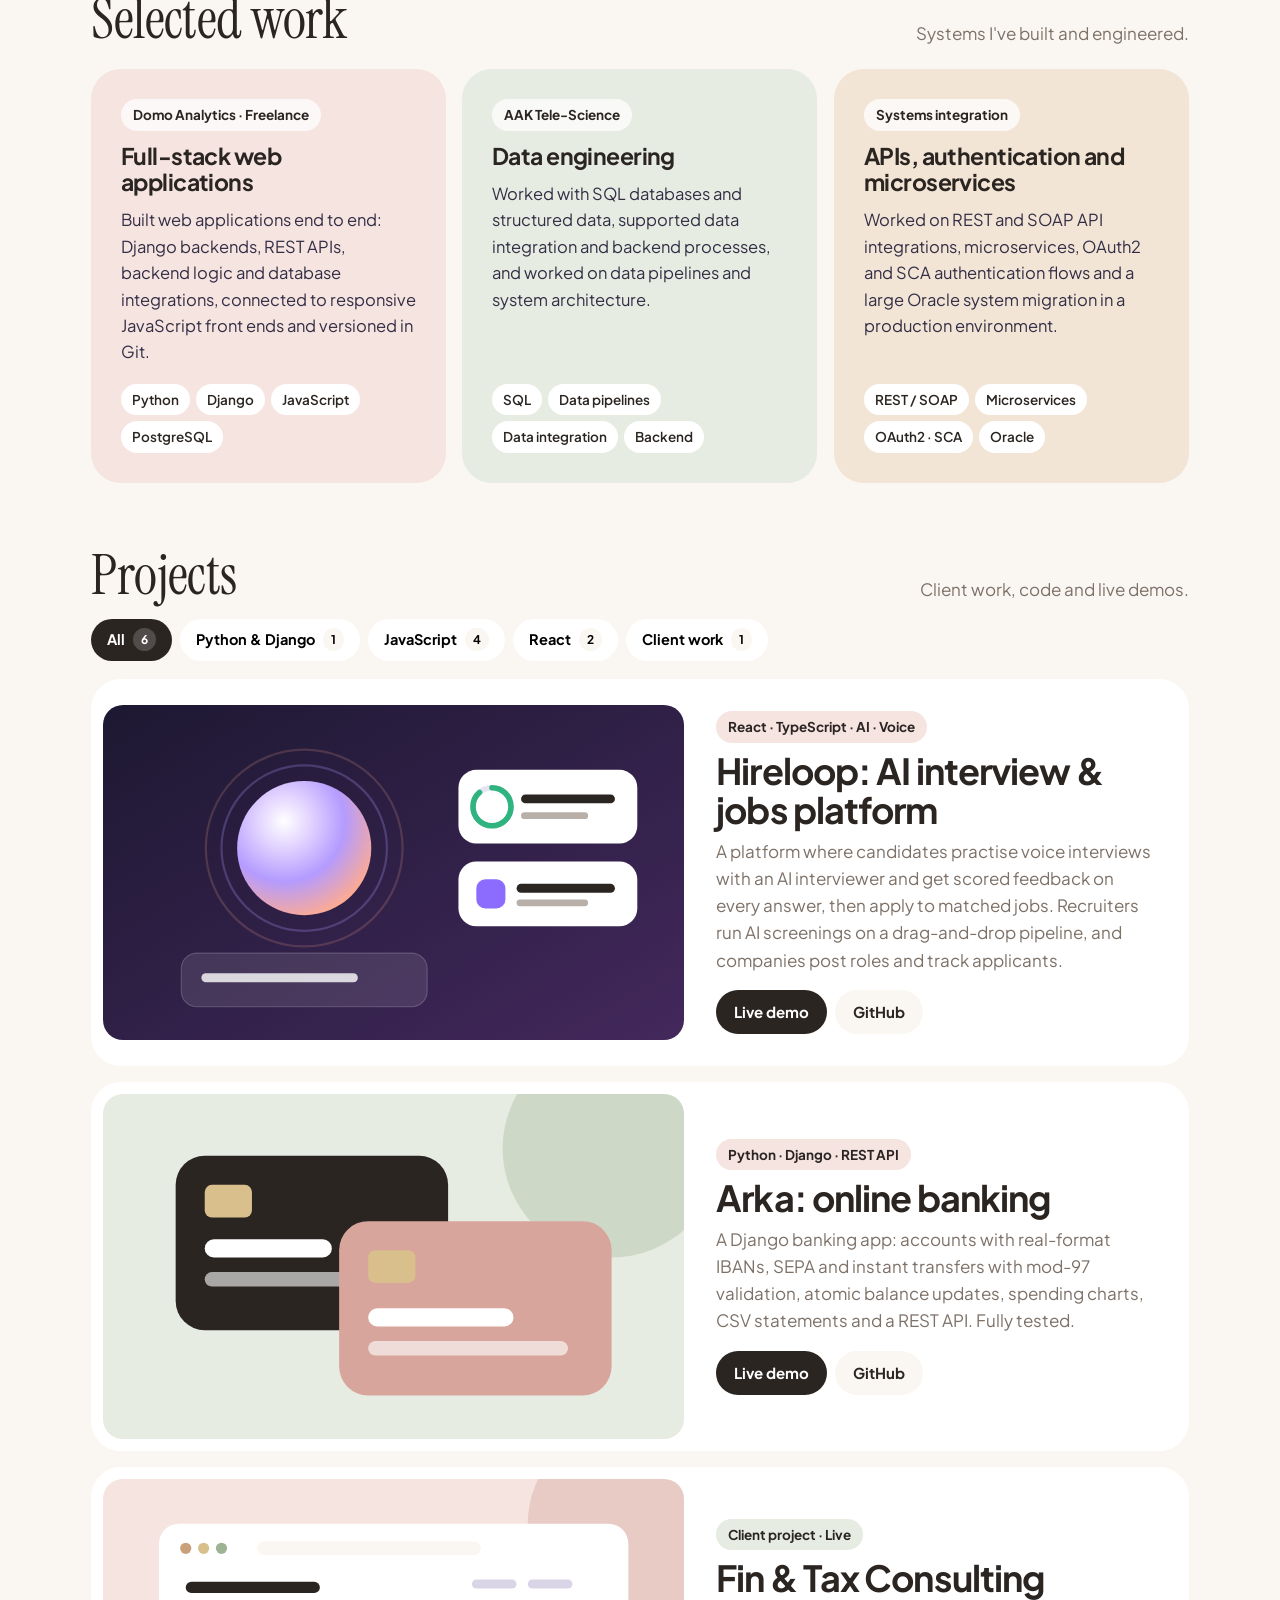
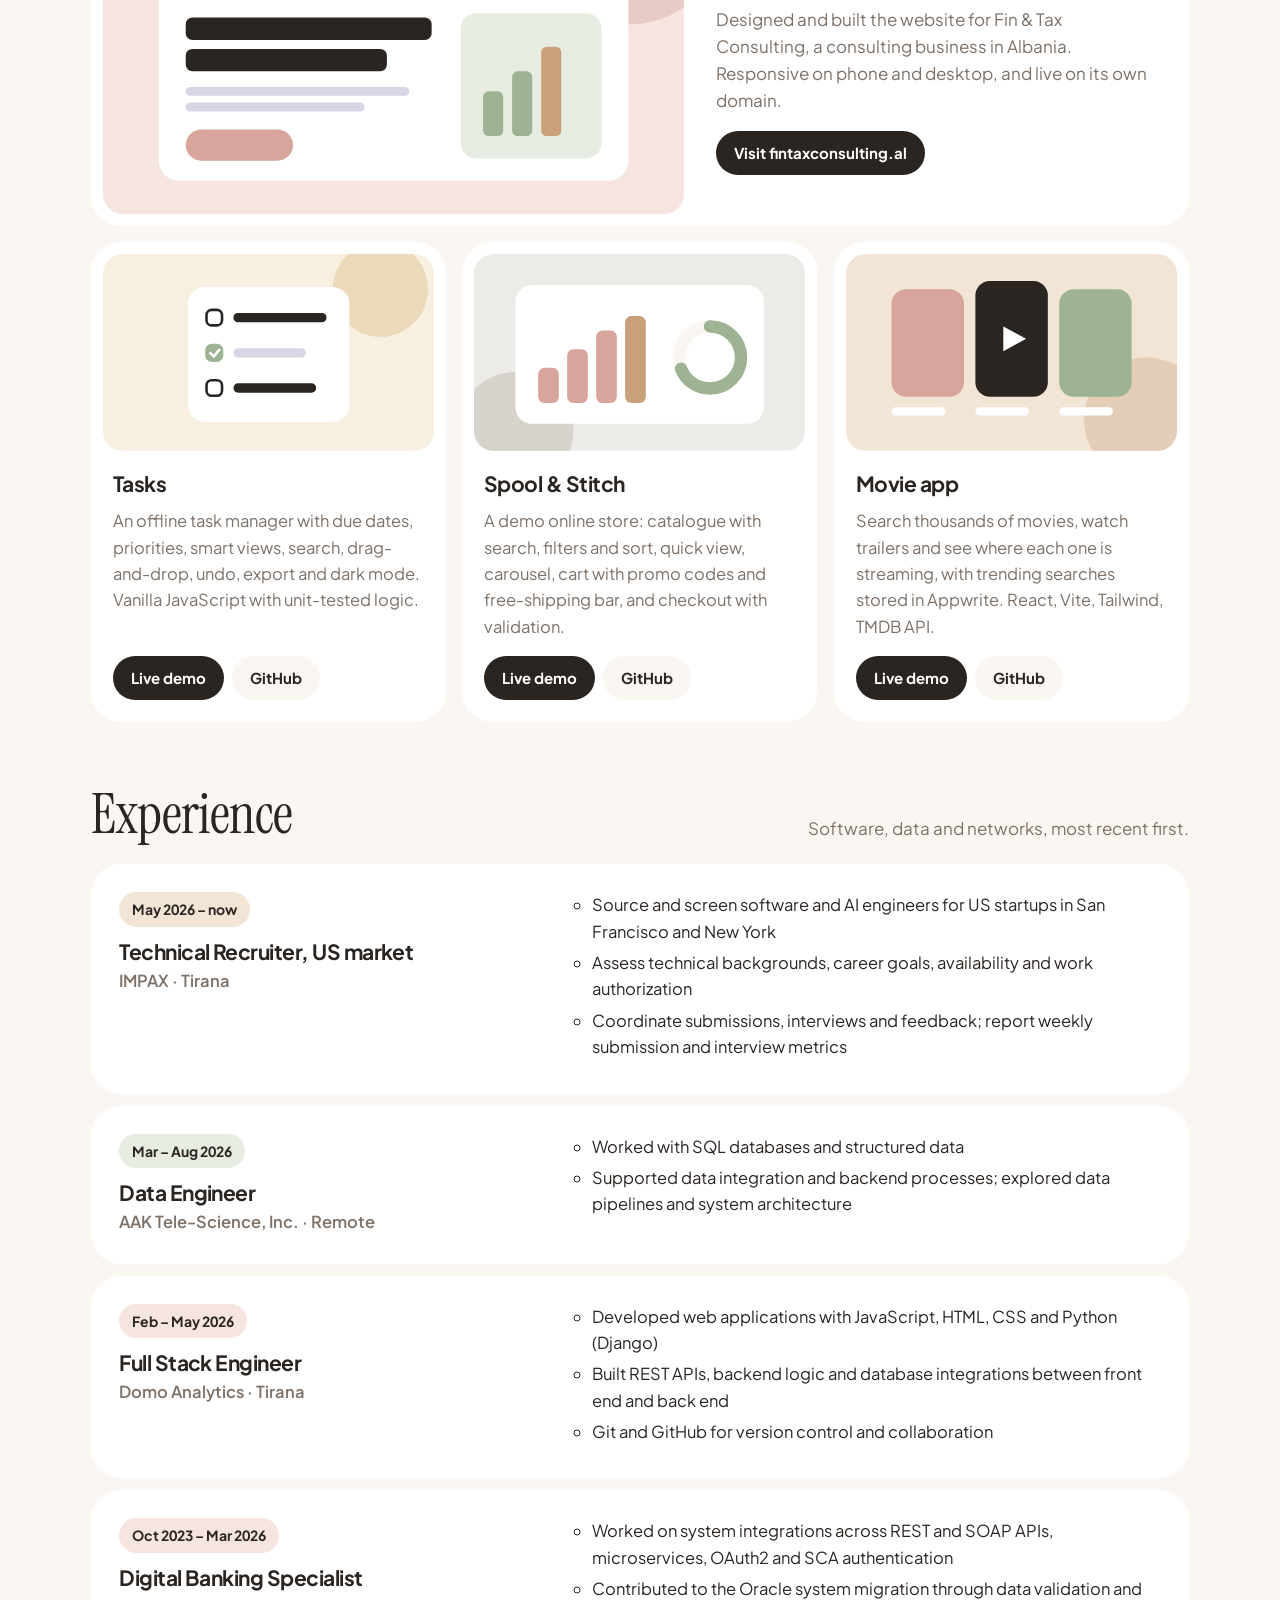
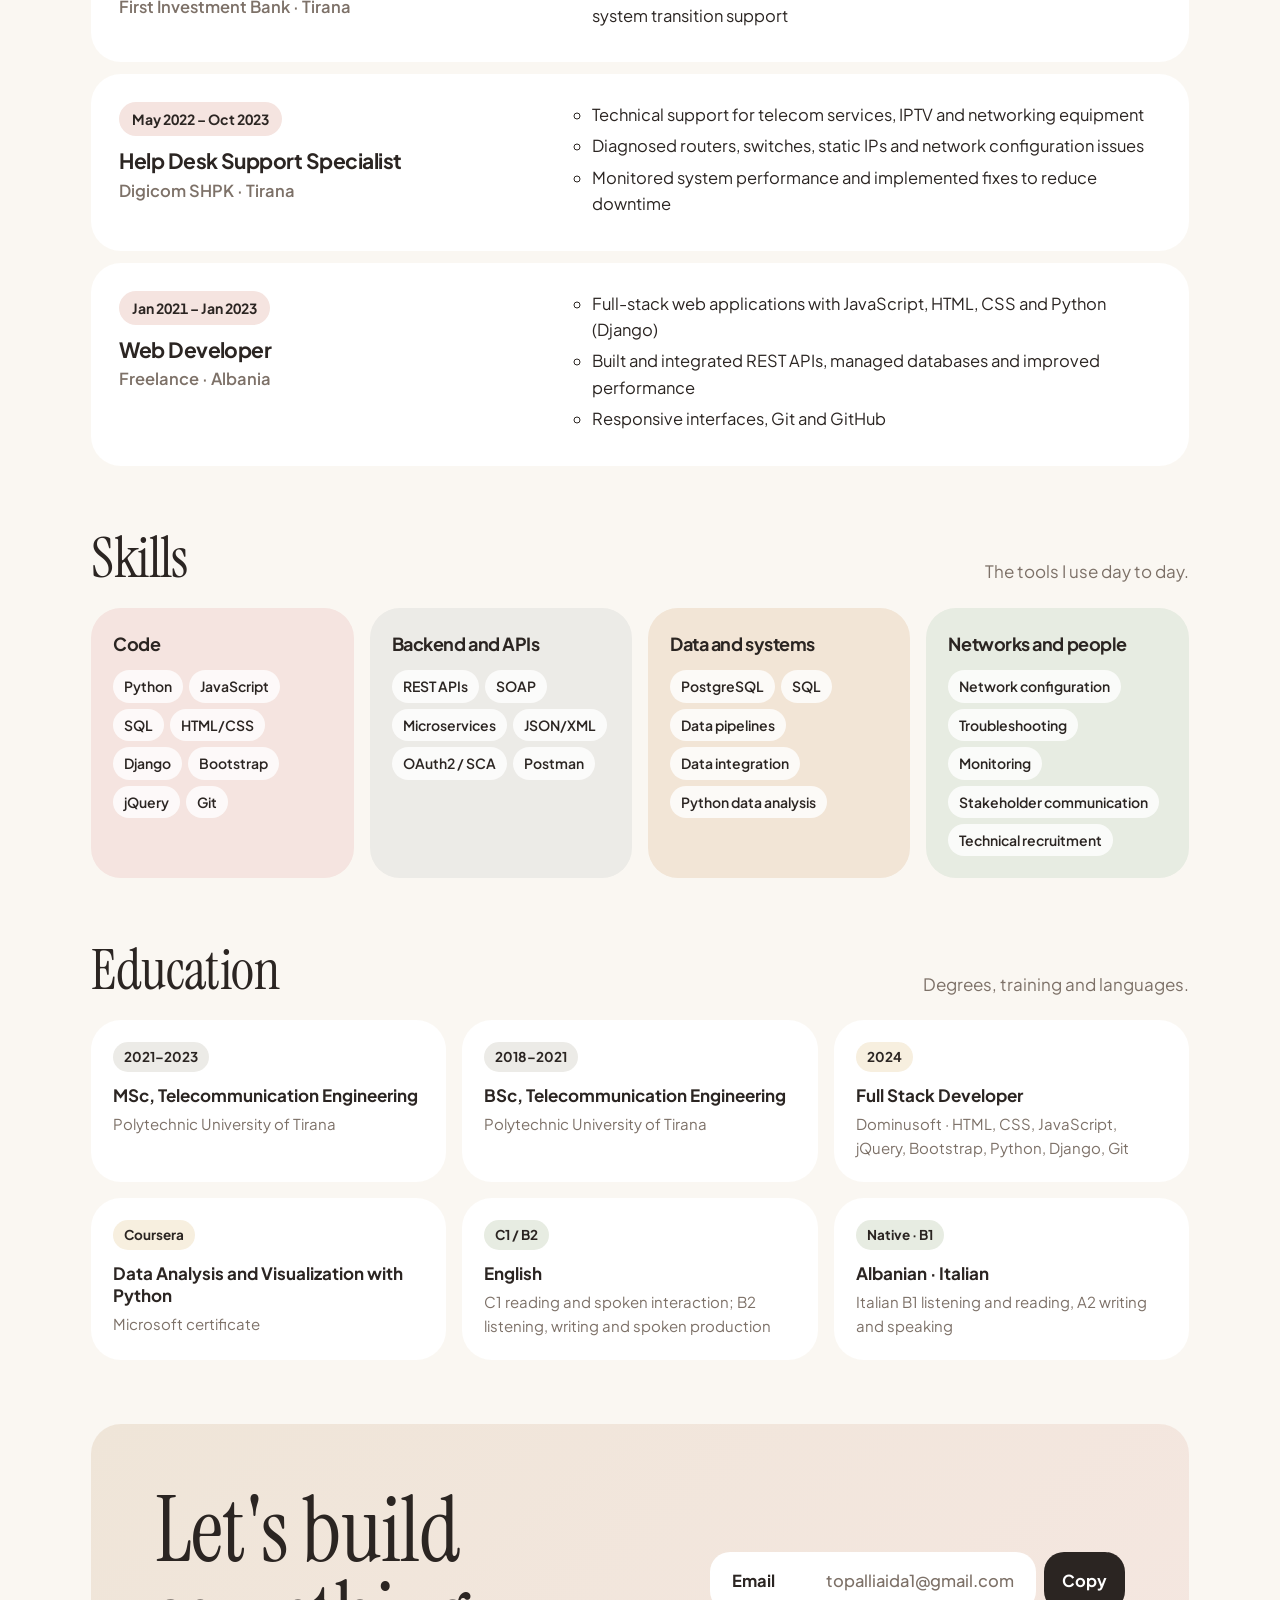
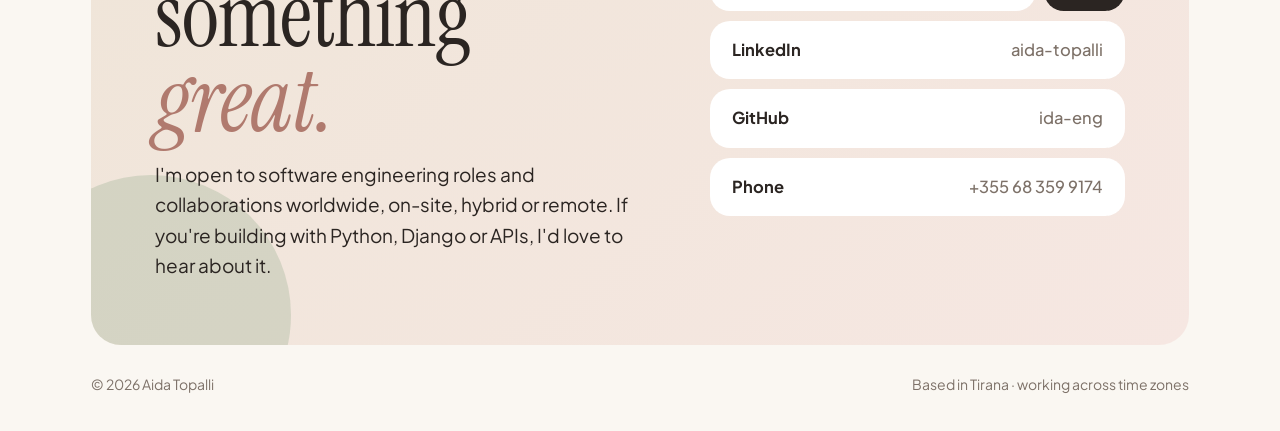
==== commit be25948f: "Add Hireloop as the featured project, with a live build Co-Authored-By: Claude Opus 5.5 <noreply@ant" ====
--- a/index.html
+++ b/index.html
@@ -284,6 +284,11 @@
       <button type="button" data-f="client" aria-pressed="false">Client work <em></em></button>
     </div>
     <div class="proj">
+      <article class="p feat" data-tags="javascript react">
+        <svg viewBox="0 0 520 300" aria-hidden="true"><defs><radialGradient id="hlo" cx="35%" cy="30%" r="75%"><stop offset="0" stop-color="#fff"/><stop offset=".25" stop-color="#e3d6ff"/><stop offset=".6" stop-color="#b49bff"/><stop offset="1" stop-color="#ffab8f"/></radialGradient><linearGradient id="hlbg" x1="0" y1="0" x2="1" y2="1"><stop offset="0" stop-color="#1d1832"/><stop offset="1" stop-color="#43285c"/></linearGradient></defs><rect width="520" height="300" fill="url(#hlbg)"/><circle cx="180" cy="128" r="74" fill="none" stroke="#b49bff" stroke-opacity=".25" stroke-width="2"/><circle cx="180" cy="128" r="88" fill="none" stroke="#ffab8f" stroke-opacity=".18" stroke-width="2"/><circle cx="180" cy="128" r="60" fill="url(#hlo)"/><rect x="70" y="222" width="220" height="48" rx="14" fill="#fff" fill-opacity=".1" stroke="#fff" stroke-opacity=".2"/><rect x="88" y="240" width="140" height="8" rx="4" fill="#fff" fill-opacity=".8"/><rect x="318" y="58" width="160" height="66" rx="16" fill="#fff"/><circle cx="348" cy="91" r="17" fill="none" stroke="#e8e3f3" stroke-width="5"/><circle cx="348" cy="91" r="17" fill="none" stroke="#2fb37f" stroke-width="5" stroke-dasharray="94 120" stroke-linecap="round" transform="rotate(-90 348 91)"/><rect x="374" y="80" width="84" height="8" rx="4" fill="#2b2522"/><rect x="374" y="96" width="60" height="6" rx="3" fill="#b8b0a8"/><rect x="318" y="140" width="160" height="58" rx="16" fill="#fff"/><rect x="334" y="156" width="26" height="26" rx="8" fill="#8b6cff"/><rect x="370" y="160" width="88" height="8" rx="4" fill="#2b2522"/><rect x="370" y="174" width="64" height="6" rx="3" fill="#b8b0a8"/></svg>
+        <div><span class="badge" style="background:var(--lav)">React · TypeScript · AI · Voice</span><h3>Hireloop: AI interview &amp; jobs platform</h3><p>A platform where candidates practise voice interviews with an AI interviewer and get scored feedback on every answer, then apply to matched jobs. Recruiters run AI screenings on a drag-and-drop pipeline, and companies post roles and track applicants.</p>
+        <div class="links"><a href="./hireloop/">Live demo</a><a href="https://github.com/ida-eng/AI-interview-platform">GitHub</a></div></div>
+      </article>
       <article class="p feat" data-tags="python">
         <svg viewBox="0 0 320 190" aria-hidden="true"><rect width="320" height="190" fill="var(--mint)"/><circle cx="280" cy="30" r="60" fill="var(--mint2)" opacity=".35"/><rect x="40" y="34" width="150" height="96" rx="16" fill="var(--ink)"/><rect x="56" y="50" width="26" height="18" rx="4" fill="var(--butter2)"/><rect x="56" y="98" width="110" height="8" rx="4" fill="#fff" opacity=".6"/><rect x="56" y="80" width="70" height="10" rx="5" fill="#fff"/><rect x="130" y="70" width="150" height="96" rx="16" fill="var(--lav2)"/><rect x="146" y="86" width="26" height="18" rx="4" fill="var(--butter2)"/><rect x="146" y="118" width="80" height="10" rx="5" fill="#fff"/><rect x="146" y="136" width="110" height="8" rx="4" fill="#fff" opacity=".6"/></svg>
         <div><span class="badge" style="background:var(--lav)">Python · Django · REST API</span><h3>Arka: online banking</h3><p>A Django banking app: accounts with real-format IBANs, SEPA and instant transfers with mod-97 validation, atomic balance updates, spending charts, CSV statements and a REST API. Fully tested.</p>
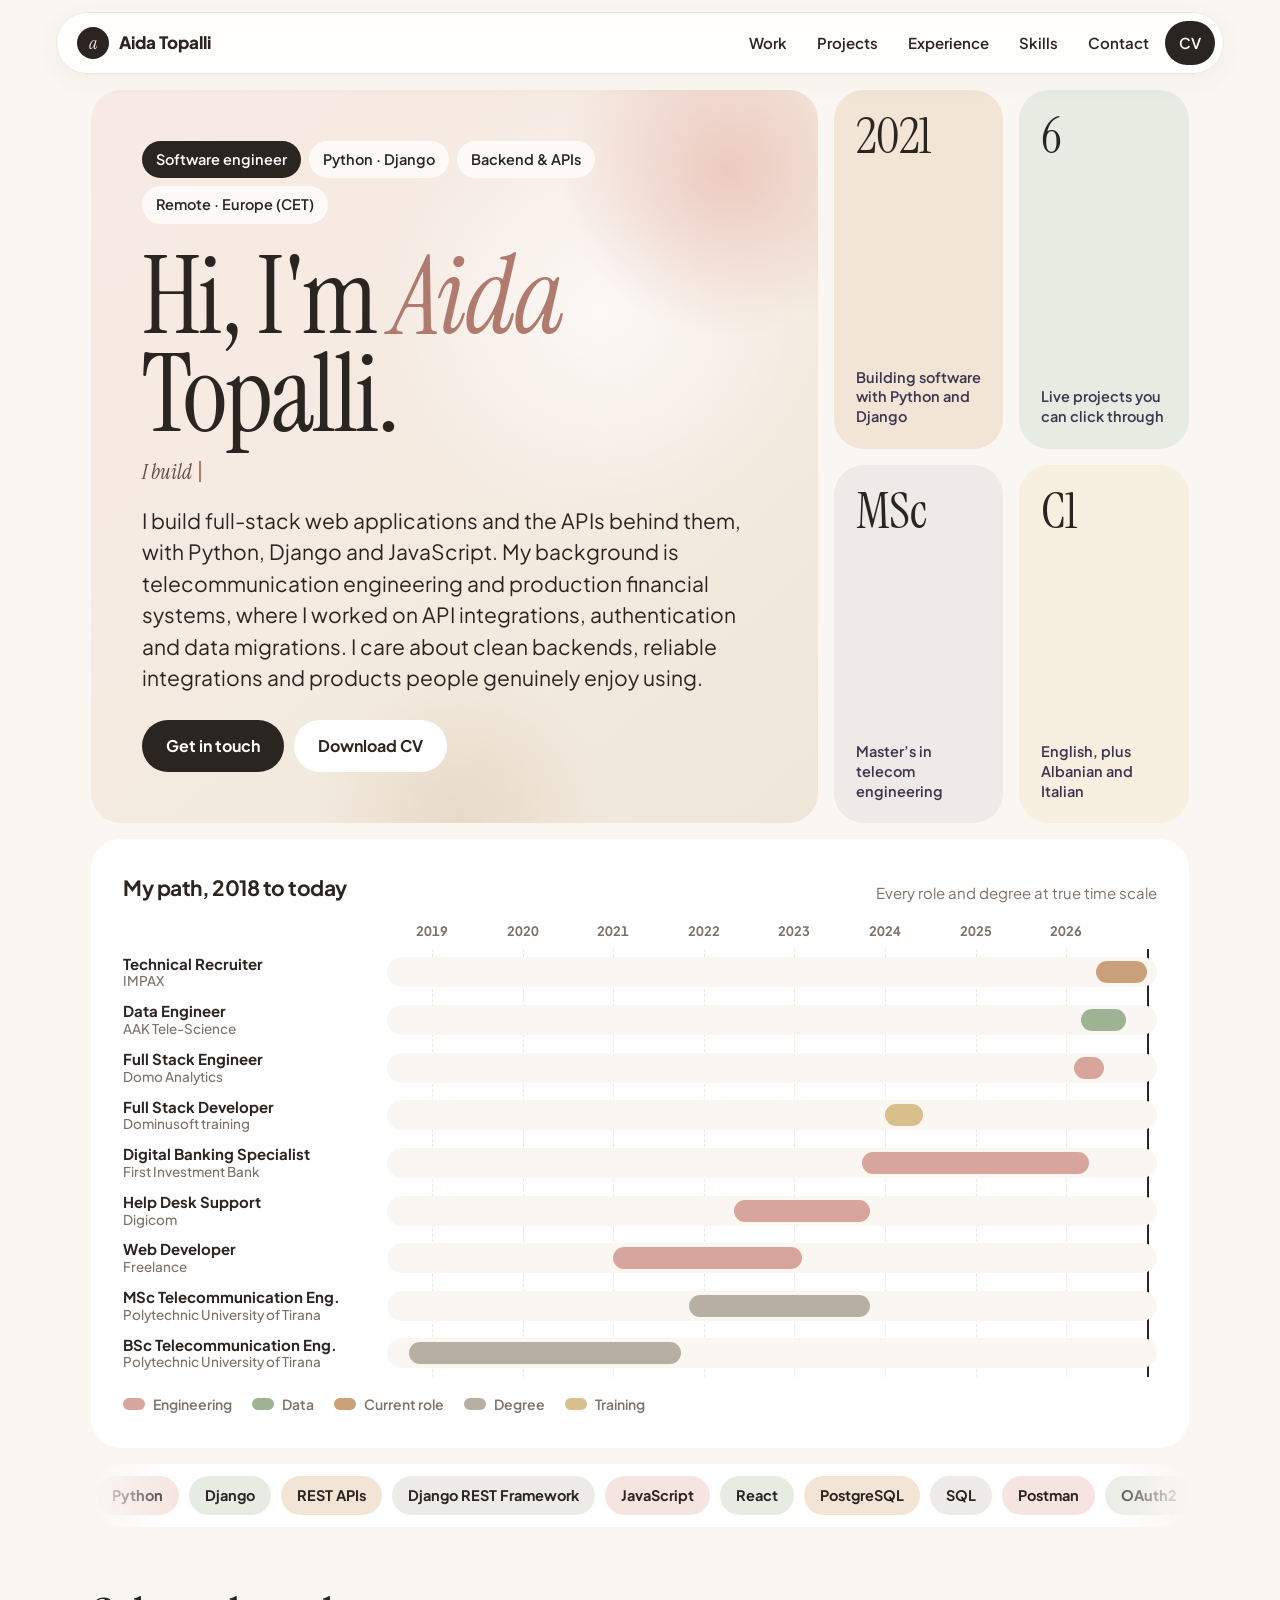
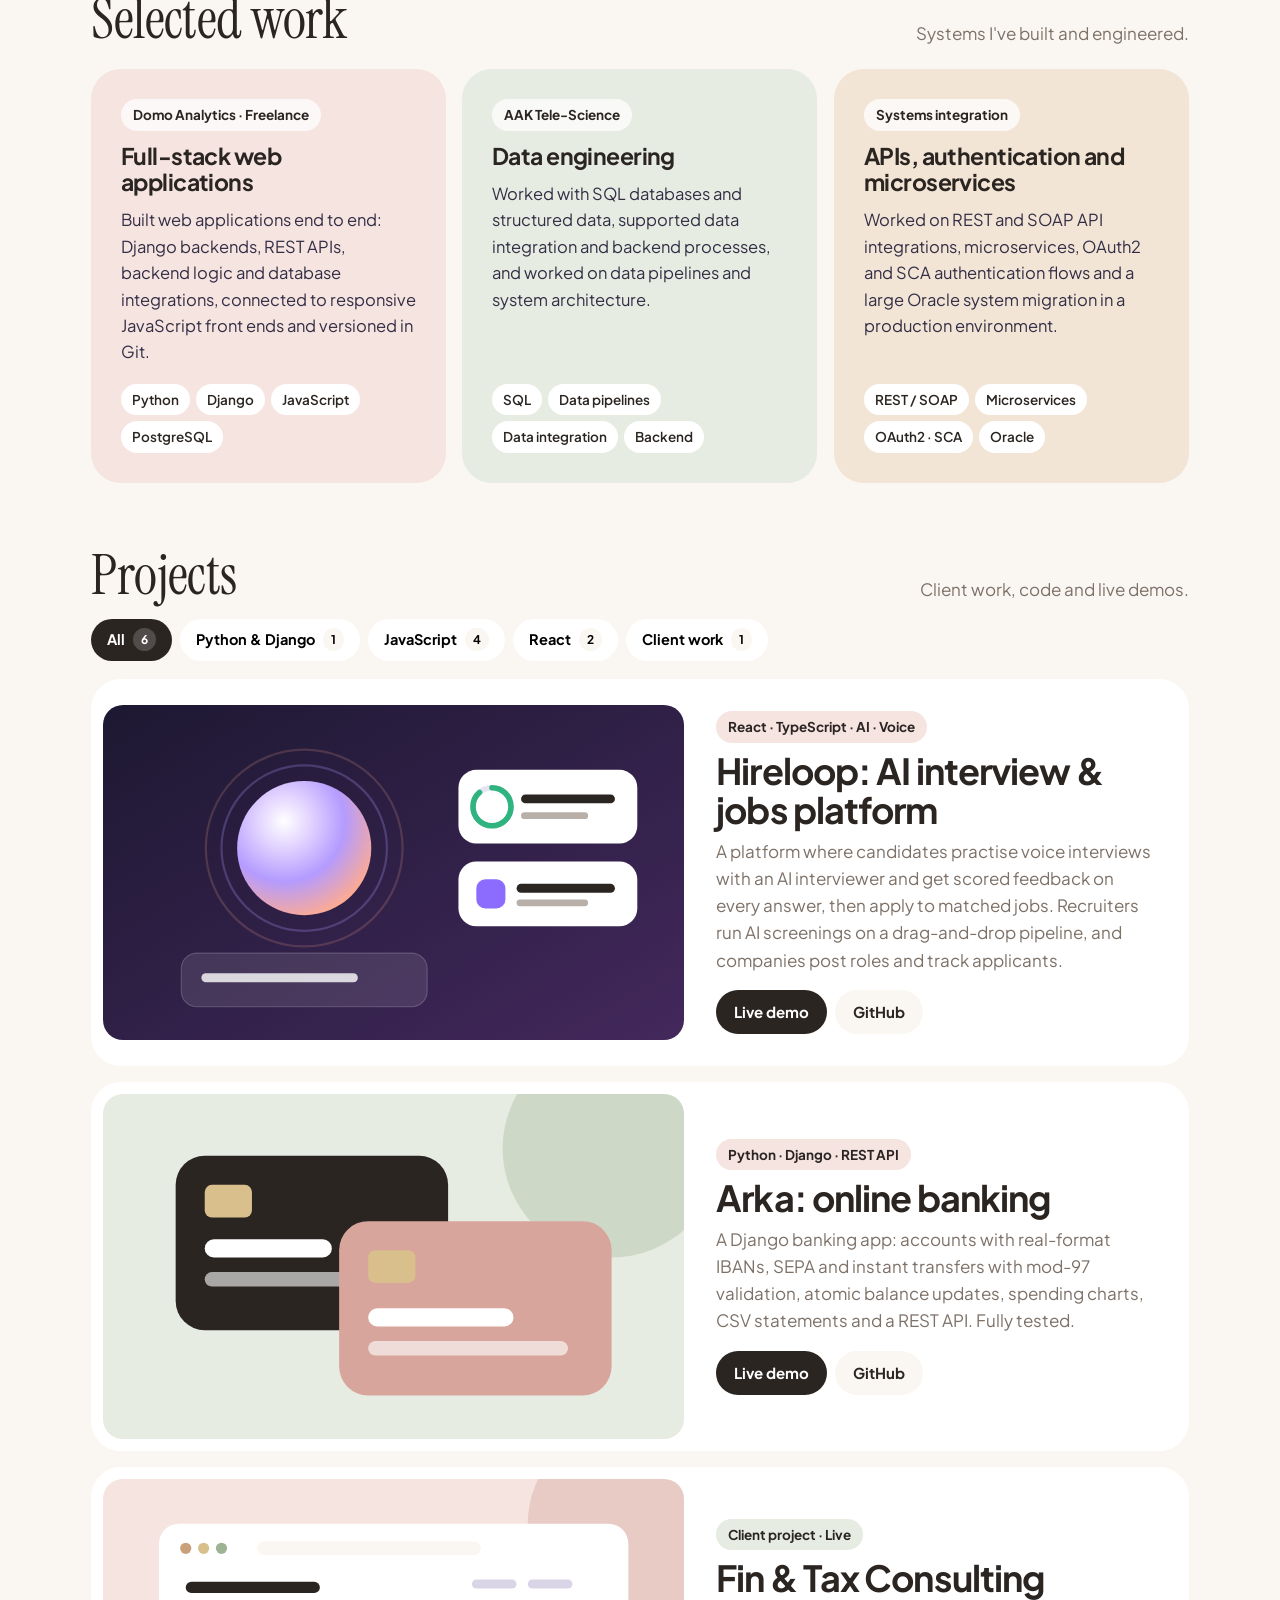
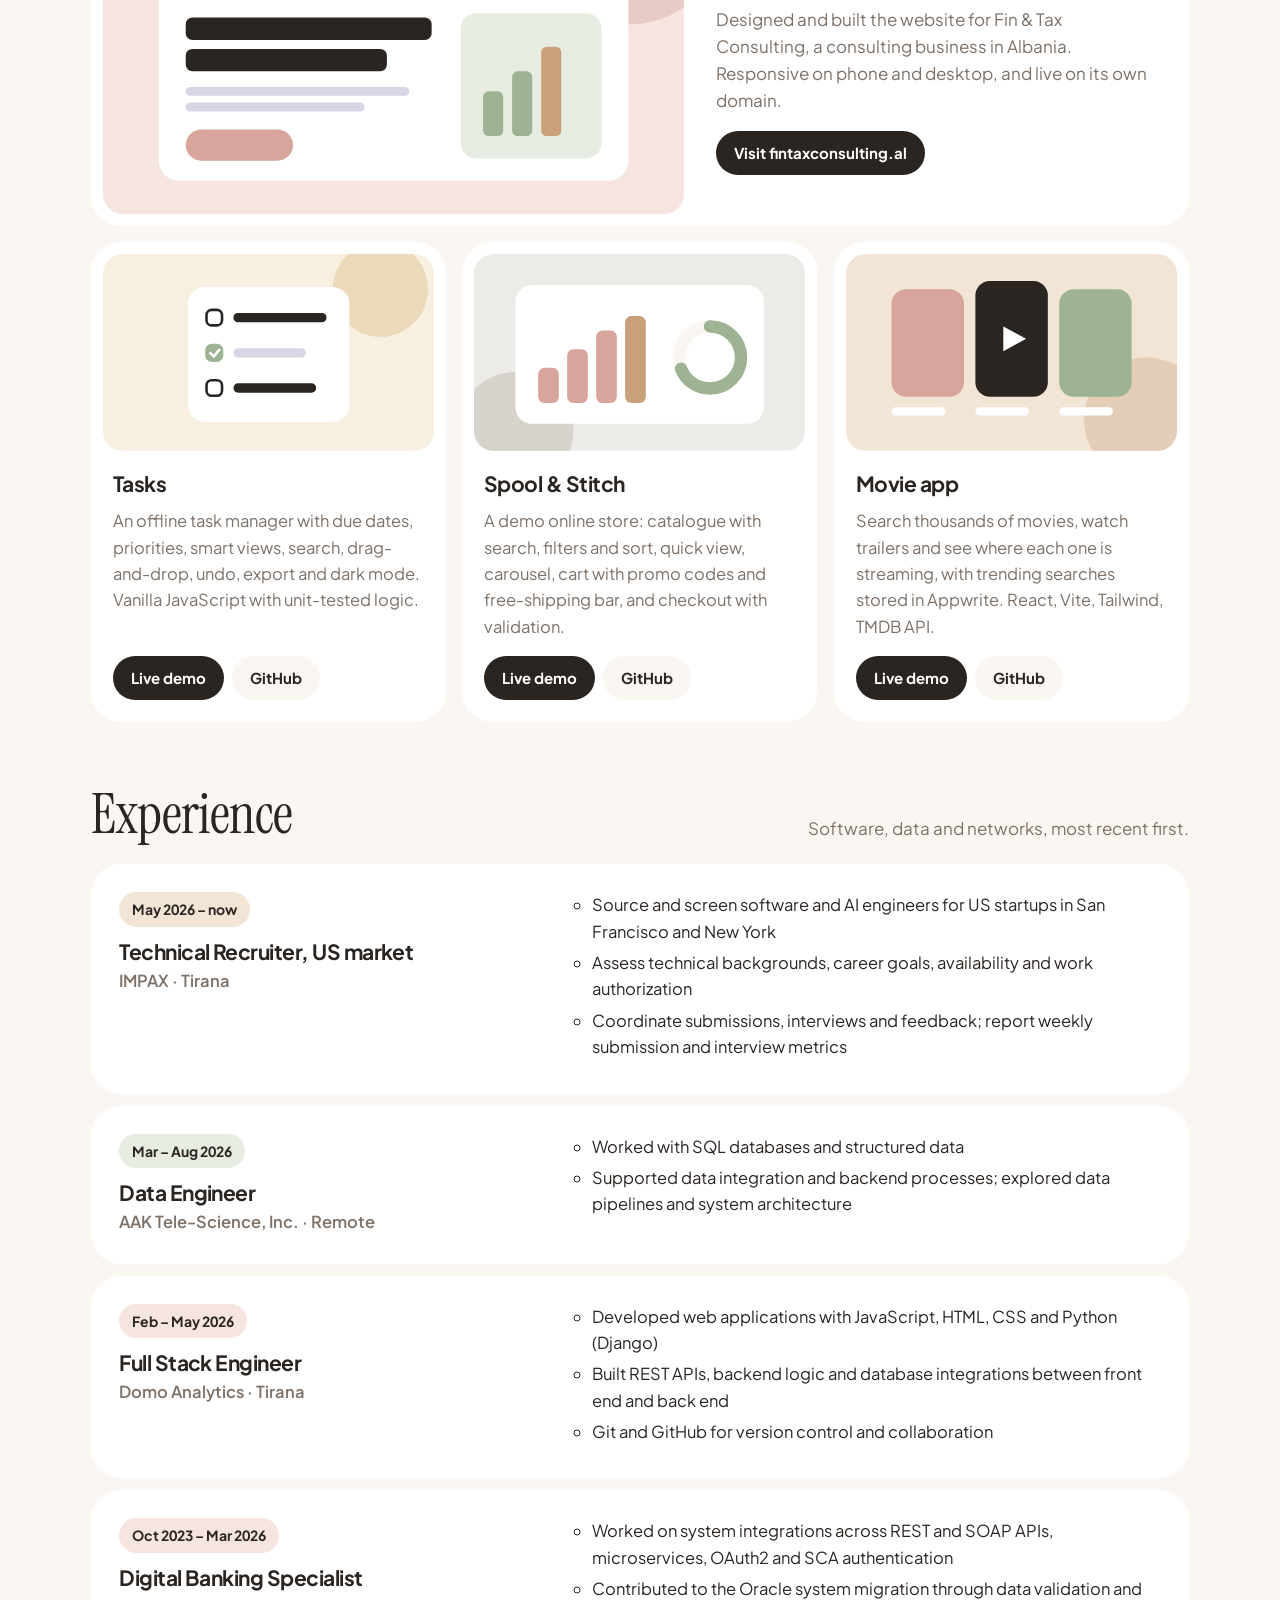
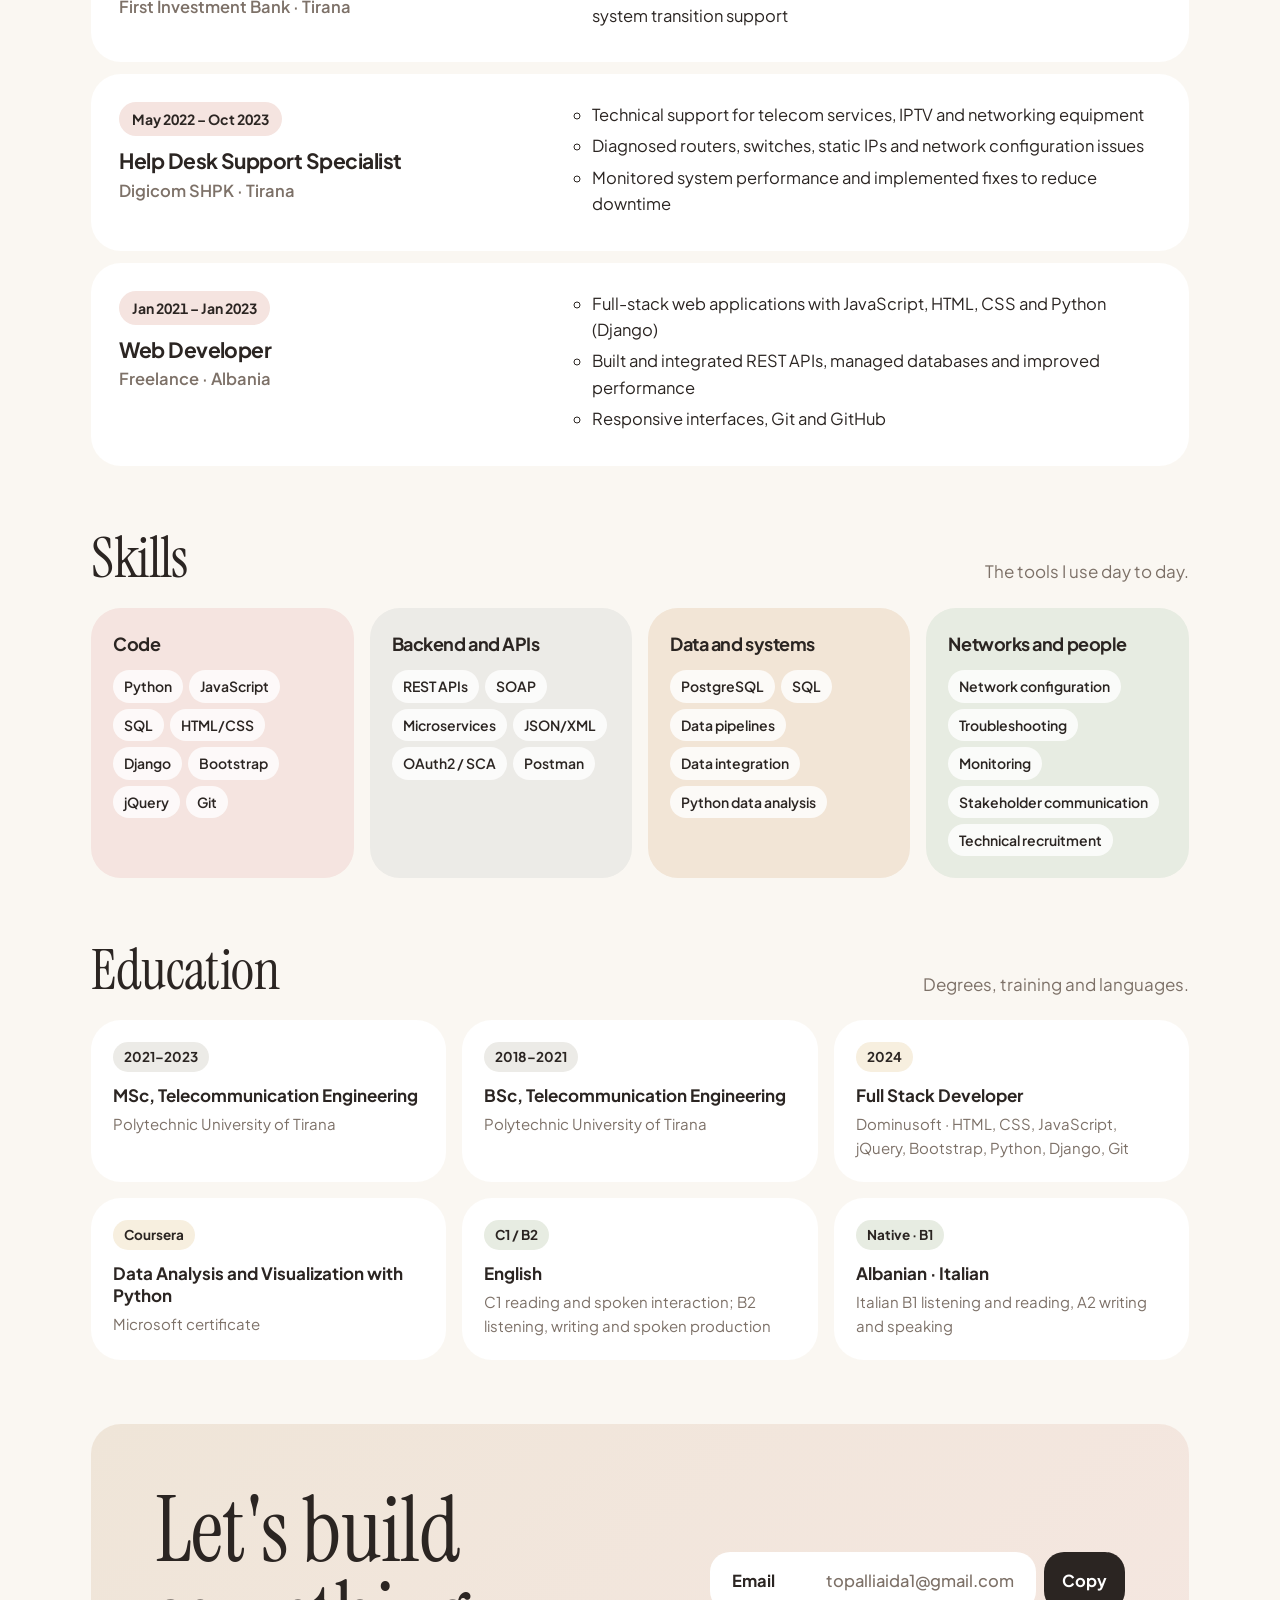
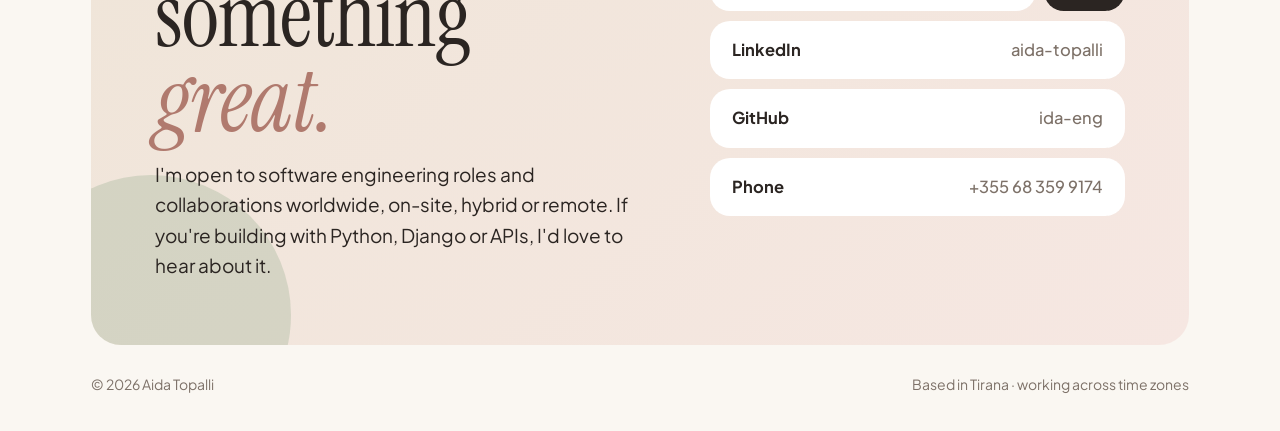
==== commit 3129b890: "Point Hireloop to its Vercel deployment Co-Authored-By: Claude Opus 5.5 <noreply@anthropic.com> Clau" ====
--- a/index.html
+++ b/index.html
@@ -287,7 +287,7 @@
       <article class="p feat" data-tags="javascript react">
         <svg viewBox="0 0 520 300" aria-hidden="true"><defs><radialGradient id="hlo" cx="35%" cy="30%" r="75%"><stop offset="0" stop-color="#fff"/><stop offset=".25" stop-color="#e3d6ff"/><stop offset=".6" stop-color="#b49bff"/><stop offset="1" stop-color="#ffab8f"/></radialGradient><linearGradient id="hlbg" x1="0" y1="0" x2="1" y2="1"><stop offset="0" stop-color="#1d1832"/><stop offset="1" stop-color="#43285c"/></linearGradient></defs><rect width="520" height="300" fill="url(#hlbg)"/><circle cx="180" cy="128" r="74" fill="none" stroke="#b49bff" stroke-opacity=".25" stroke-width="2"/><circle cx="180" cy="128" r="88" fill="none" stroke="#ffab8f" stroke-opacity=".18" stroke-width="2"/><circle cx="180" cy="128" r="60" fill="url(#hlo)"/><rect x="70" y="222" width="220" height="48" rx="14" fill="#fff" fill-opacity=".1" stroke="#fff" stroke-opacity=".2"/><rect x="88" y="240" width="140" height="8" rx="4" fill="#fff" fill-opacity=".8"/><rect x="318" y="58" width="160" height="66" rx="16" fill="#fff"/><circle cx="348" cy="91" r="17" fill="none" stroke="#e8e3f3" stroke-width="5"/><circle cx="348" cy="91" r="17" fill="none" stroke="#2fb37f" stroke-width="5" stroke-dasharray="94 120" stroke-linecap="round" transform="rotate(-90 348 91)"/><rect x="374" y="80" width="84" height="8" rx="4" fill="#2b2522"/><rect x="374" y="96" width="60" height="6" rx="3" fill="#b8b0a8"/><rect x="318" y="140" width="160" height="58" rx="16" fill="#fff"/><rect x="334" y="156" width="26" height="26" rx="8" fill="#8b6cff"/><rect x="370" y="160" width="88" height="8" rx="4" fill="#2b2522"/><rect x="370" y="174" width="64" height="6" rx="3" fill="#b8b0a8"/></svg>
         <div><span class="badge" style="background:var(--lav)">React · TypeScript · AI · Voice</span><h3>Hireloop: AI interview &amp; jobs platform</h3><p>A platform where candidates practise voice interviews with an AI interviewer and get scored feedback on every answer, then apply to matched jobs. Recruiters run AI screenings on a drag-and-drop pipeline, and companies post roles and track applicants.</p>
-        <div class="links"><a href="./hireloop/">Live demo</a><a href="https://github.com/ida-eng/AI-interview-platform">GitHub</a></div></div>
+        <div class="links"><a href="https://ai-interview-platform-frhn.vercel.app">Live demo</a><a href="https://github.com/ida-eng/AI-interview-platform">GitHub</a></div></div>
       </article>
       <article class="p feat" data-tags="python">
         <svg viewBox="0 0 320 190" aria-hidden="true"><rect width="320" height="190" fill="var(--mint)"/><circle cx="280" cy="30" r="60" fill="var(--mint2)" opacity=".35"/><rect x="40" y="34" width="150" height="96" rx="16" fill="var(--ink)"/><rect x="56" y="50" width="26" height="18" rx="4" fill="var(--butter2)"/><rect x="56" y="98" width="110" height="8" rx="4" fill="#fff" opacity=".6"/><rect x="56" y="80" width="70" height="10" rx="5" fill="#fff"/><rect x="130" y="70" width="150" height="96" rx="16" fill="var(--lav2)"/><rect x="146" y="86" width="26" height="18" rx="4" fill="var(--butter2)"/><rect x="146" y="118" width="80" height="10" rx="5" fill="#fff"/><rect x="146" y="136" width="110" height="8" rx="4" fill="#fff" opacity=".6"/></svg>
